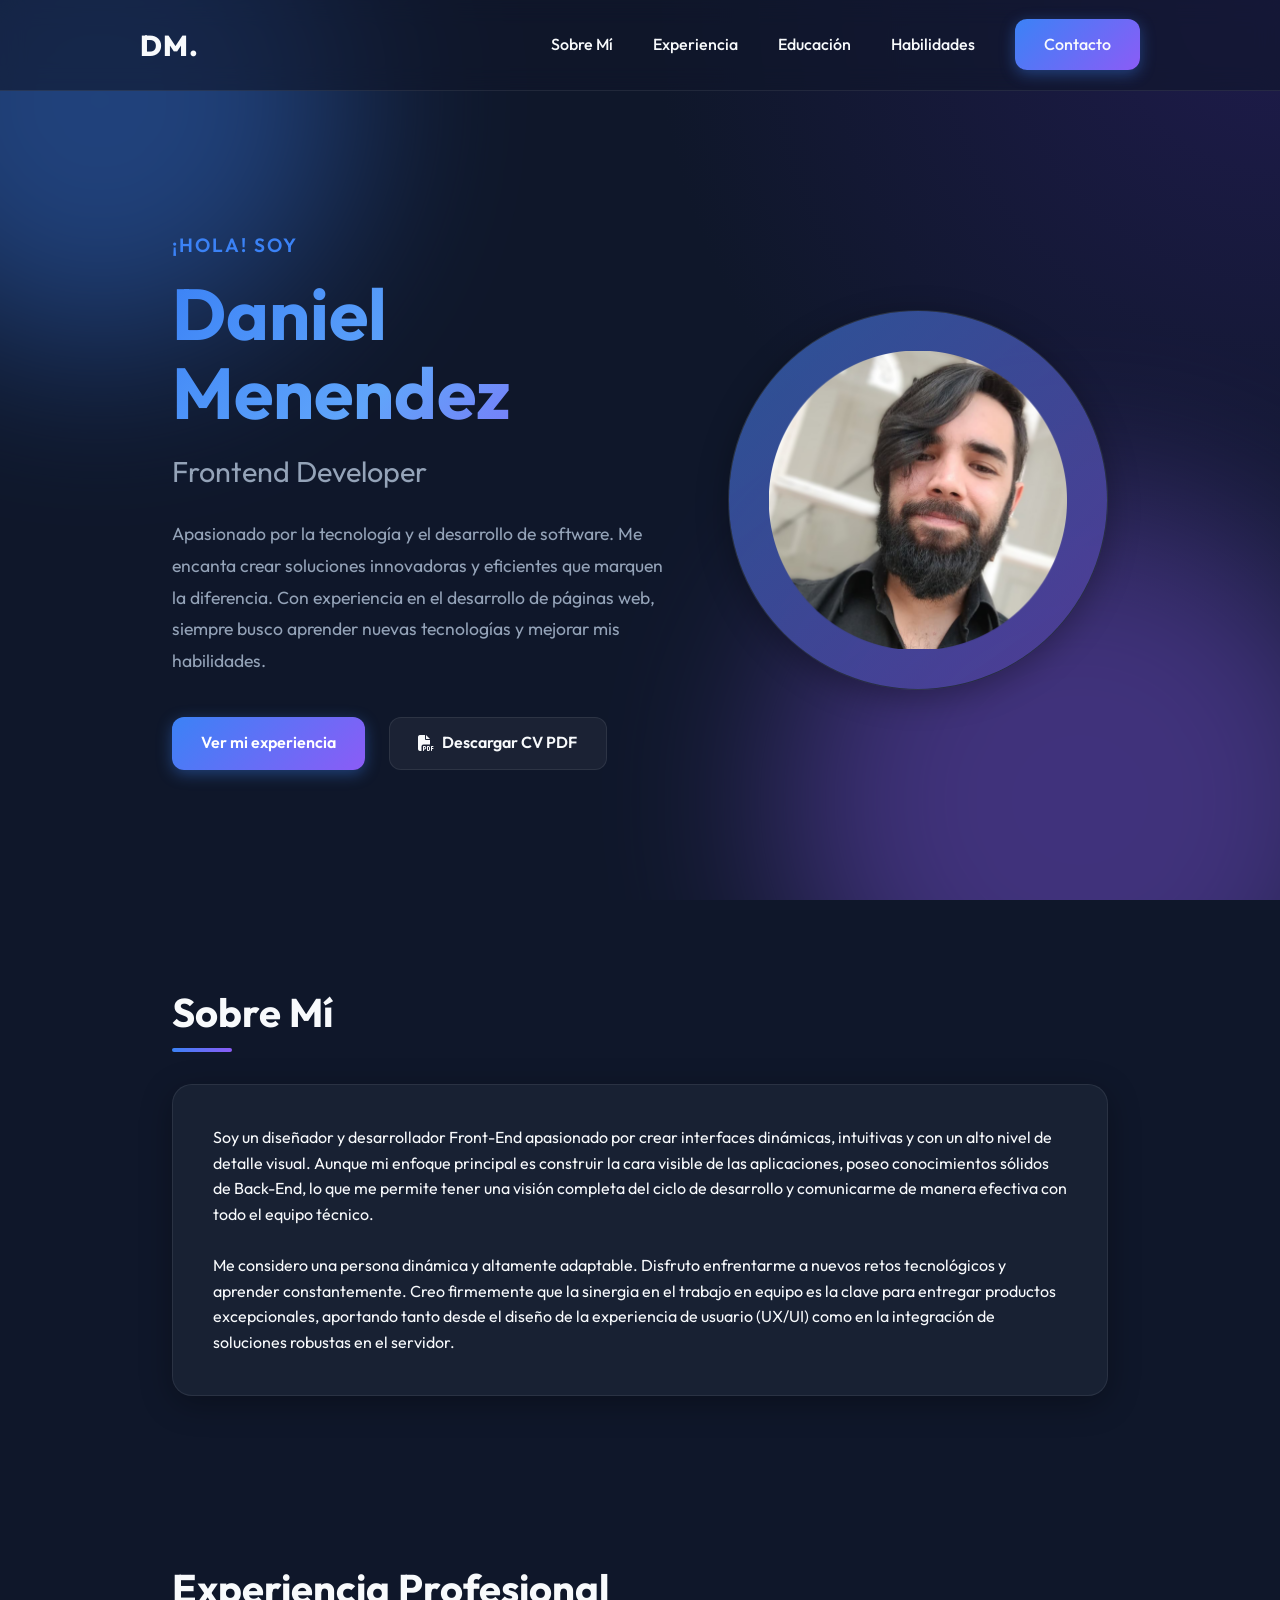
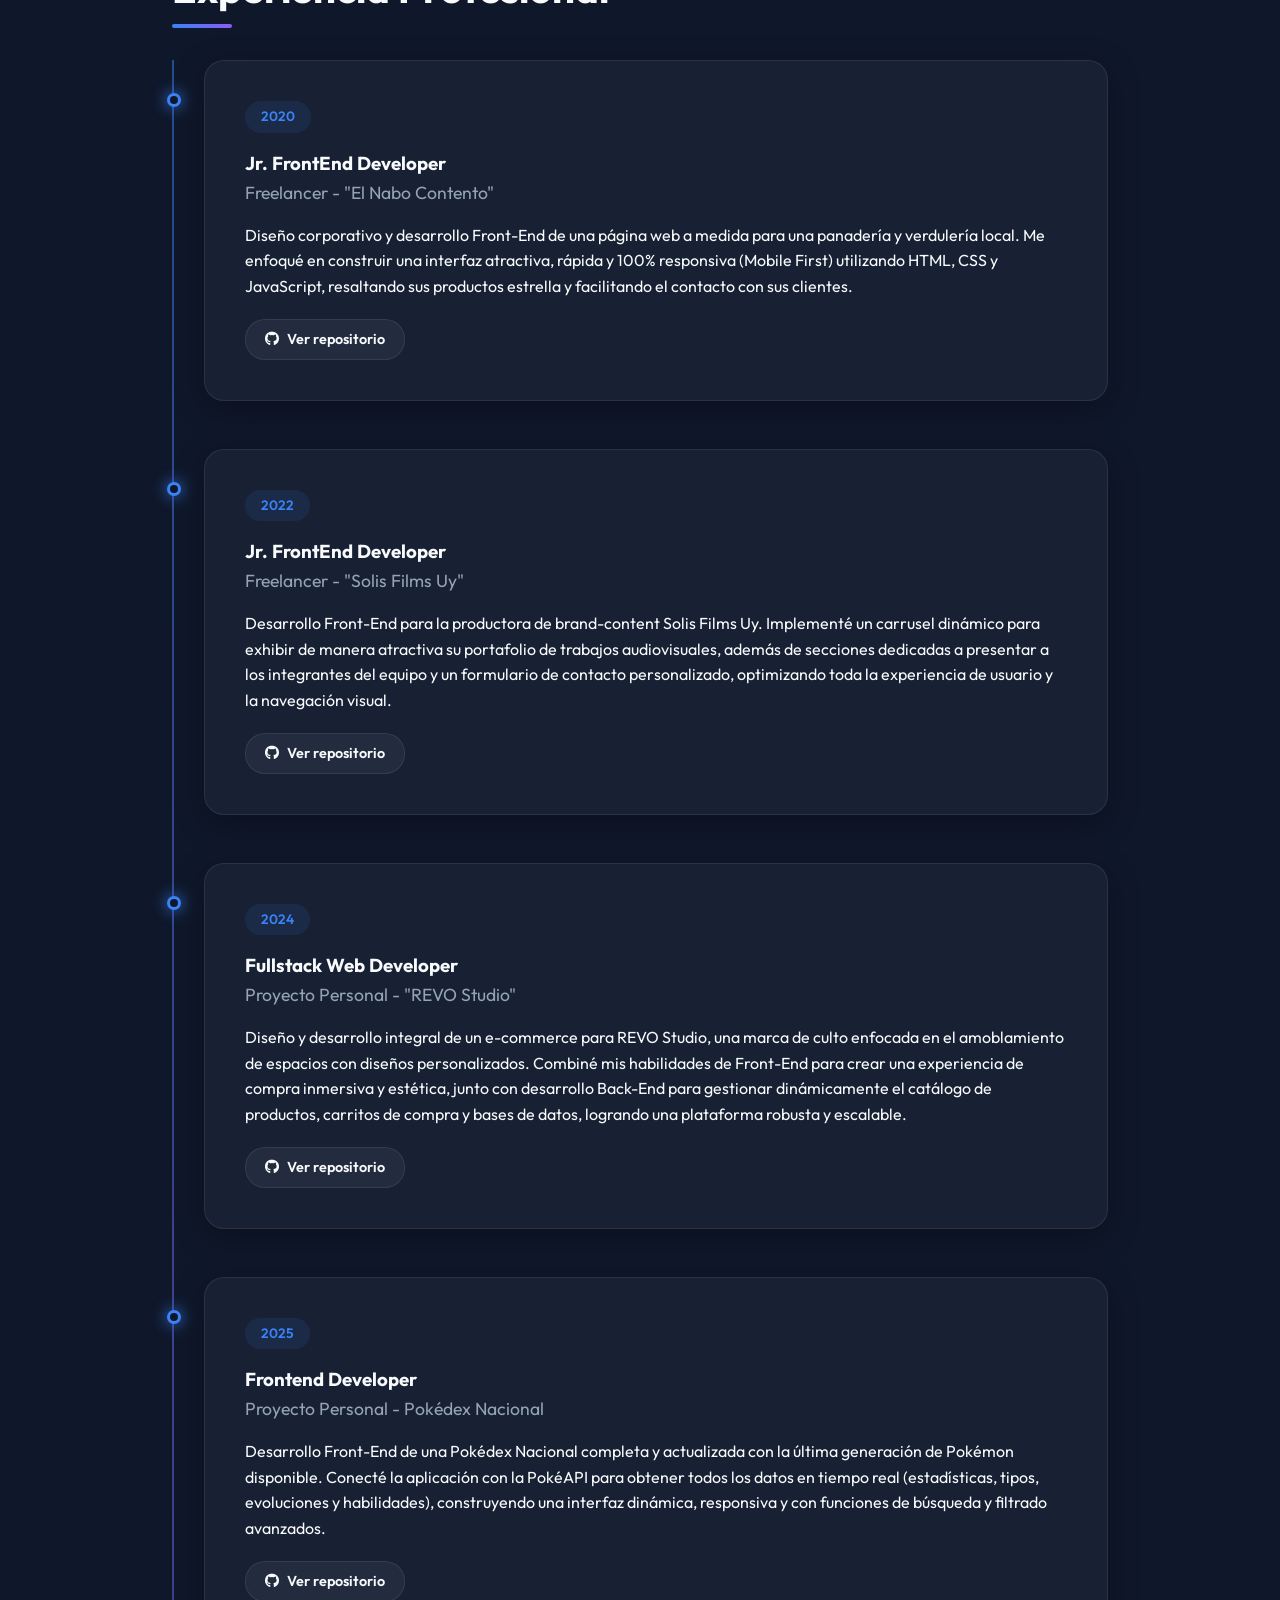
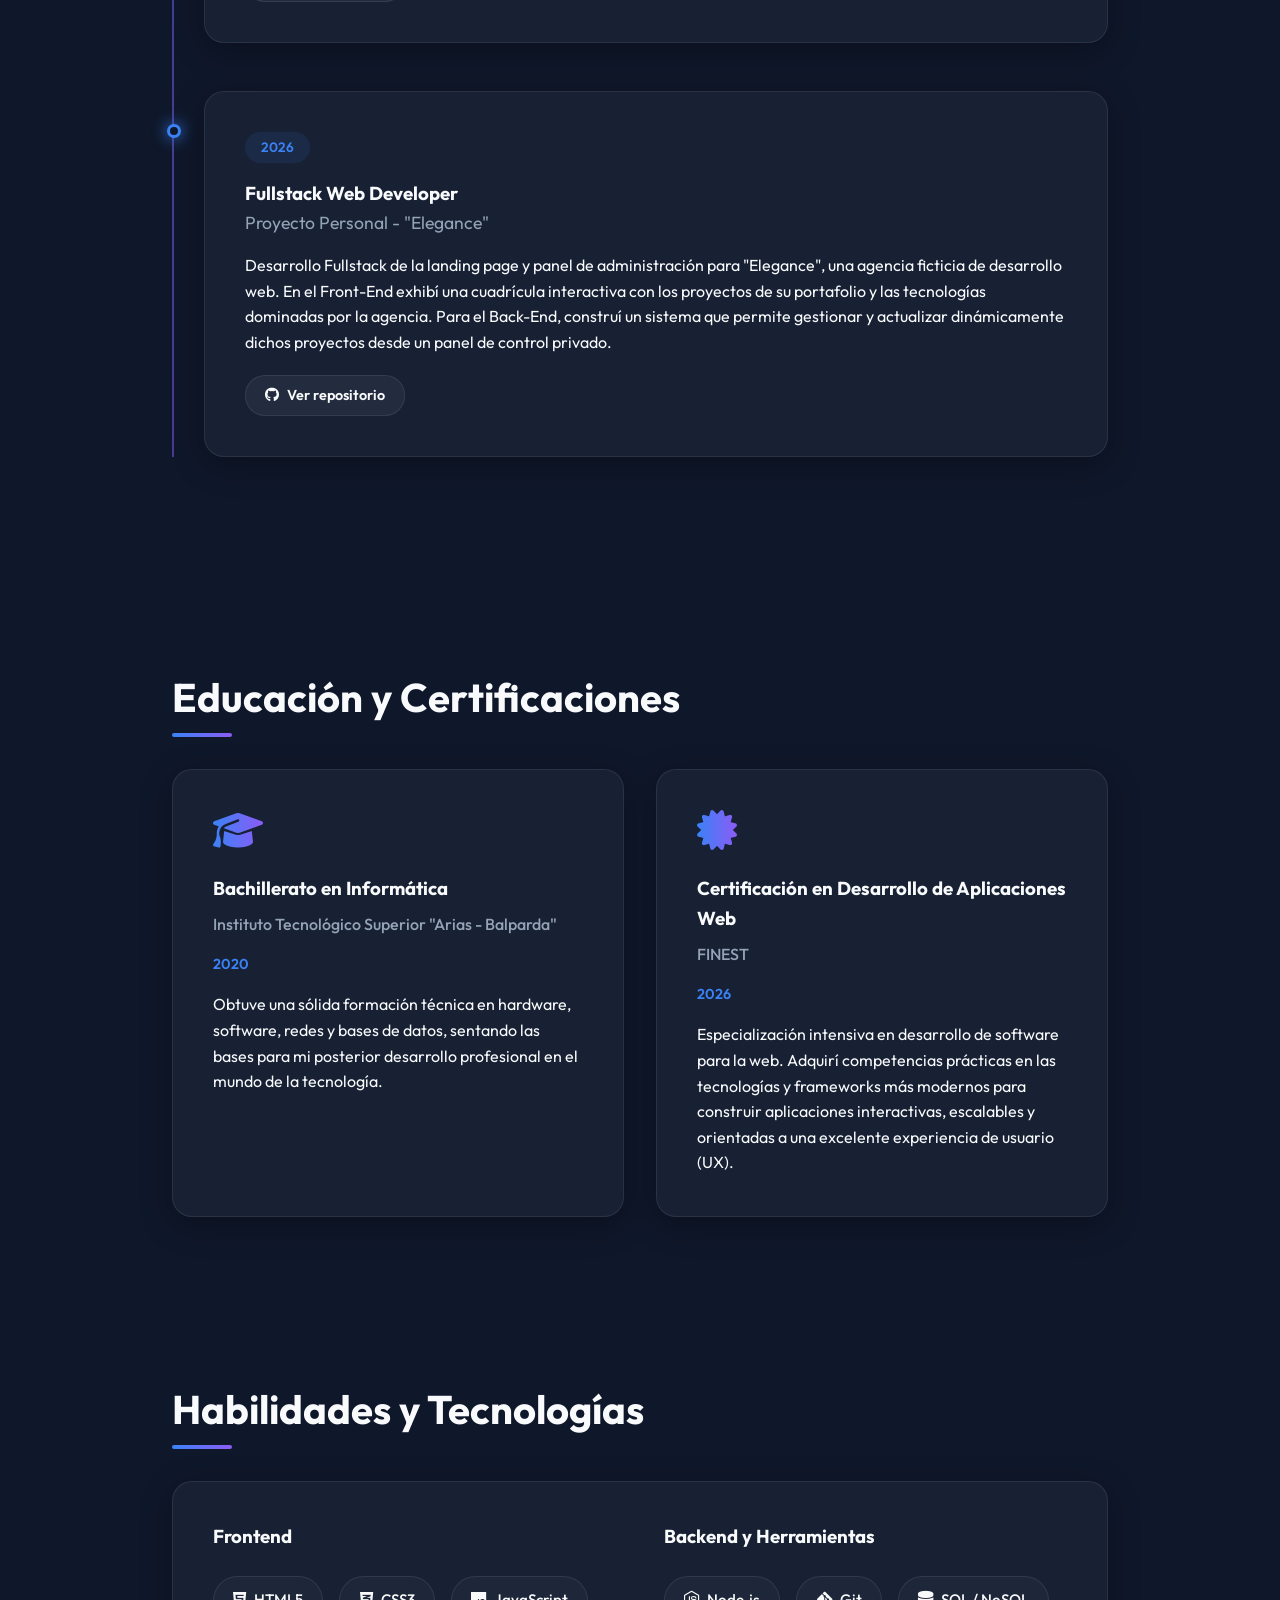
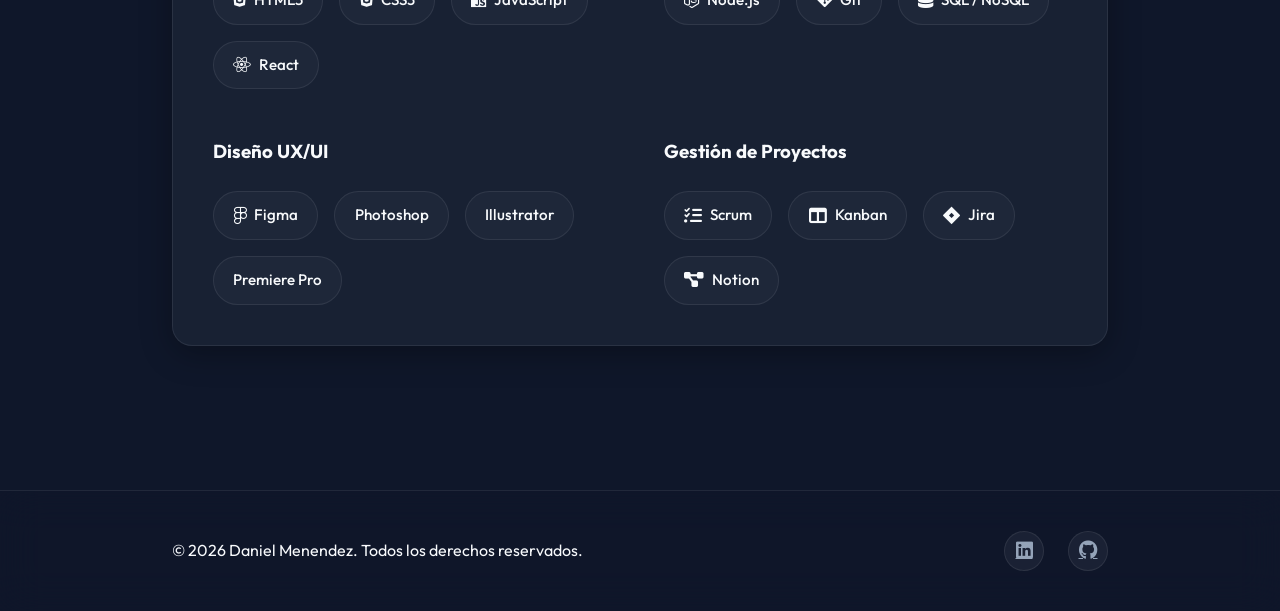
==== index.html @ de2f2d4d "pdf download" ====
<!DOCTYPE html>
<html lang="es">

<head>
    <meta charset="UTF-8">
    <meta name="viewport" content="width=device-width, initial-scale=1.0">
    <title>Daniel Menendez | Portfolio & CV</title>
    <!-- Fuentes modernas de Google -->
    <link rel="preconnect" href="https://fonts.googleapis.com">
    <link rel="preconnect" href="https://fonts.gstatic.com" crossorigin>
    <link href="https://fonts.googleapis.com/css2?family=Outfit:wght@300;400;600;700&display=swap" rel="stylesheet">
    <!-- Iconos de FontAwesome -->
    <link rel="stylesheet" href="https://cdnjs.cloudflare.com/ajax/libs/font-awesome/6.4.0/css/all.min.css">
    <!-- Tu archivo CSS -->
    <link rel="stylesheet" href="css/style.css">
</head>

<body>
    <!-- Efectos de fondo oscuro profesional -->
    <div class="background-effects">
        <div class="blob blob-1"></div>
        <div class="blob blob-2"></div>
    </div>

    <!-- Navegación con efecto "glassmorphism" (vidrio difuminado) -->
    <header class="glass-header">
        <nav>
            <div class="logo"><a href="#">DM.</a></div>
            <ul class="nav-links">
                <li><a href="#about">Sobre Mí</a></li>
                <li><a href="#experience">Experiencia</a></li>
                <li><a href="#education">Educación</a></li>
                <li><a href="#skills">Habilidades</a></li>
                <li><a href="contact.html" class="btn-primary">Contacto</a></li>
            </ul>
        </nav>
    </header>

    <main>
        <!-- Sección Hero (Principal) -->
        <section id="hero" class="hero fade-in">
            <div class="hero-content">
                <span class="greeting">¡Hola! Soy</span>
                <h1 class="gradient-text">Daniel Menendez</h1>
                <h2 class="subtitle">Frontend Developer</h2>
                <p>Apasionado por la tecnología y el desarrollo de software. Me encanta crear soluciones innovadoras y
                    eficientes que marquen la diferencia. Con experiencia en el desarrollo de páginas web, siempre busco
                    aprender nuevas tecnologías y mejorar mis habilidades.</p>
                <div class="hero-buttons">
                    <a href="#experience" class="btn-primary">Ver mi experiencia</a>
                    <a href="docs/CV_Daniel_Menendez.pdf" download="CV_Daniel_Menendez.pdf" class="btn-secondary"><i class="fas fa-file-pdf"></i> Descargar CV PDF</a>
                </div>
            </div>
            <div class="hero-image glass-card hover-lift">
                <img src="img/cv.png" alt="Foto">
                <!-- <i class="fas fa-user-circle"></i> -->
            </div>
        </section>

        <!-- Sección Sobre Mí -->
        <section id="about" class="fade-in section">
            <h2 class="section-title">Sobre Mí</h2>
            <div class="glass-card full-card hover-lift">
                <p>Soy un diseñador y desarrollador Front-End apasionado por crear interfaces dinámicas, intuitivas y
                    con un alto nivel de detalle visual. Aunque mi enfoque principal es construir la cara visible de las
                    aplicaciones, poseo conocimientos sólidos de Back-End, lo que me permite tener una visión completa
                    del ciclo de desarrollo y comunicarme de manera efectiva con todo el equipo técnico.</p>
                <br>
                <p>Me considero una persona dinámica y altamente adaptable. Disfruto enfrentarme a nuevos retos
                    tecnológicos y aprender constantemente. Creo firmemente que la sinergia en el trabajo en equipo es
                    la clave para entregar productos excepcionales, aportando tanto desde el diseño de la experiencia de
                    usuario (UX/UI) como en la integración de soluciones robustas en el servidor.</p>
            </div>
        </section>

        <!-- Sección Experiencia -->
        <section id="experience" class="fade-in section">
            <h2 class="section-title">Experiencia Profesional</h2>
            <div class="timeline">
                <!-- Item de Experiencia 1 (2020) -->
                <div class="timeline-item glass-card hover-lift">
                    <div class="timeline-dot"></div>
                    <div class="timeline-date">2020</div>
                    <h3 class="timeline-title">Jr. FrontEnd Developer</h3>
                    <h4 class="timeline-company">Freelancer - "El Nabo Contento"</h4>
                    <p>Diseño corporativo y desarrollo Front-End de una página web a medida para una panadería y
                        verdulería local. Me enfoqué en construir una interfaz atractiva, rápida y 100% responsiva
                        (Mobile First) utilizando HTML, CSS y JavaScript, resaltando sus productos estrella y
                        facilitando el contacto con sus clientes.</p>
                    <a href="https://github.com/DanielMenendez24/el_nabo_contento.git" target="_blank"
                        class="github-link"><i class="fab fa-github"></i> Ver repositorio</a>
                </div>
                <!-- Item de Experiencia 2 (2022) -->
                <div class="timeline-item glass-card hover-lift">
                    <div class="timeline-dot"></div>
                    <div class="timeline-date">2022</div>
                    <h3 class="timeline-title">Jr. FrontEnd Developer</h3>
                    <h4 class="timeline-company">Freelancer - "Solis Films Uy"</h4>
                    <p>Desarrollo Front-End para la productora de brand-content Solis Films Uy. Implementé un carrusel
                        dinámico para exhibir de manera atractiva su portafolio de trabajos audiovisuales, además de
                        secciones dedicadas a presentar a los integrantes del equipo y un formulario de contacto
                        personalizado, optimizando toda la experiencia de usuario y la navegación visual.</p>
                    <a href="https://github.com/DanielMenendez24/solisflimsuy.git" target="_blank"
                        class="github-link"><i class="fab fa-github"></i> Ver repositorio</a>
                </div>
                <!-- Item de Experiencia 3 (2024) -->
                <div class="timeline-item glass-card hover-lift">
                    <div class="timeline-dot"></div>
                    <div class="timeline-date">2024</div>
                    <h3 class="timeline-title">Fullstack Web Developer</h3>
                    <h4 class="timeline-company">Proyecto Personal - "REVO Studio"</h4>
                    <p>Diseño y desarrollo integral de un e-commerce para REVO Studio, una marca de culto enfocada en el
                        amoblamiento de espacios con diseños personalizados. Combiné mis habilidades de Front-End para
                        crear una experiencia de compra inmersiva y estética, junto con desarrollo Back-End para
                        gestionar dinámicamente el catálogo de productos, carritos de compra y bases de datos, logrando
                        una plataforma robusta y escalable.</p>
                    <a href="https://github.com/DanielMenendez24/revostudioonline.git" target="_blank"
                        class="github-link"><i class="fab fa-github"></i> Ver repositorio</a>
                </div>
                <!-- Item de Experiencia 4 (2025) -->
                <div class="timeline-item glass-card hover-lift">
                    <div class="timeline-dot"></div>
                    <div class="timeline-date">2025</div>
                    <h3 class="timeline-title">Frontend Developer</h3>
                    <h4 class="timeline-company">Proyecto Personal - Pokédex Nacional</h4>
                    <p>Desarrollo Front-End de una Pokédex Nacional completa y actualizada con la última generación de
                        Pokémon disponible. Conecté la aplicación con la PokéAPI para obtener todos los datos en tiempo
                        real (estadísticas, tipos, evoluciones y habilidades), construyendo una interfaz dinámica,
                        responsiva y con funciones de búsqueda y filtrado avanzados.</p>
                    <a href="https://github.com/DanielMenendez24/NatDex.git" target="_blank" class="github-link"><i
                            class="fab fa-github"></i> Ver repositorio</a>
                </div>
                <!-- Item de Experiencia 5 (2026) -->
                <div class="timeline-item glass-card hover-lift">
                    <div class="timeline-dot"></div>
                    <div class="timeline-date">2026</div>
                    <h3 class="timeline-title">Fullstack Web Developer</h3>
                    <h4 class="timeline-company">Proyecto Personal - "Elegance"</h4>
                    <p>Desarrollo Fullstack de la landing page y panel de administración para "Elegance", una agencia
                        ficticia de desarrollo web. En el Front-End exhibí una cuadrícula interactiva con los proyectos
                        de su portafolio y las tecnologías dominadas por la agencia. Para el Back-End, construí un
                        sistema que permite gestionar y actualizar dinámicamente dichos proyectos desde un panel de
                        control privado.</p>
                    <a href="https://github.com/DanielMenendez24/Elegance.git" target="_blank" class="github-link"><i
                            class="fab fa-github"></i> Ver repositorio</a>
                </div>
            </div>
        </section>

        <!-- Sección Educación -->
        <section id="education" class="fade-in section">
            <h2 class="section-title">Educación y Certificaciones</h2>
            <div class="grid-cards">
                <!-- Tarjeta 1 -->
                <div class="glass-card hover-lift">
                    <i class="fas fa-graduation-cap card-icon"></i>
                    <h3>Bachillerato en Informática</h3>
                    <h4>Instituto Tecnológico Superior "Arias - Balparda"</h4>
                    <span class="date">2020</span>
                    <p>Obtuve una sólida formación técnica en hardware, software, redes y bases de datos, sentando las
                        bases para mi posterior desarrollo profesional en el mundo de la tecnología.</p>
                </div>
                <!-- Tarjeta 2 -->
                <div class="glass-card hover-lift">
                    <i class="fas fa-certificate card-icon"></i>
                    <h3>Certificación en Desarrollo de Aplicaciones Web</h3>
                    <h4>FINEST</h4>
                    <span class="date">2026</span>
                    <p>Especialización intensiva en desarrollo de software para la web. Adquirí competencias prácticas
                        en las tecnologías y frameworks más modernos para construir aplicaciones interactivas,
                        escalables y orientadas a una excelente experiencia de usuario (UX).</p>
                </div>
            </div>
        </section>

        <!-- Sección Habilidades -->
        <section id="skills" class="fade-in section">
            <h2 class="section-title">Habilidades y Tecnologías</h2>
            <div class="skills-container glass-card hover-lift">
                <div class="skill-category">
                    <h3>Frontend</h3>
                    <div class="skill-tags">
                        <span class="skill-tag"
                            data-description="Lenguaje de marcado estándar para estructurar el contenido de páginas web."><i
                                class="fab fa-html5"></i> HTML5</span>
                        <span class="skill-tag"
                            data-description="Hoja de estilos en cascada que controla el diseño visual, animaciones y responsividad de las páginas."><i
                                class="fab fa-css3-alt"></i> CSS3</span>
                        <span class="skill-tag"
                            data-description="Lenguaje de programación dinámico para crear interactividad, lógica de negocio y consumo de APIs en el navegador."><i
                                class="fab fa-js"></i> JavaScript</span>
                        <span class="skill-tag"
                            data-description="Librería de JavaScript para construir interfaces de usuario con componentes reutilizables y estado reactivo."><i
                                class="fab fa-react"></i> React</span>
                        <!-- <span class="skill-tag">Tailwind CSS</span> -->
                    </div>
                </div>
                <div class="skill-category">
                    <h3>Backend y Herramientas</h3>
                    <div class="skill-tags">
                        <span class="skill-tag"
                            data-description="Entorno de ejecución de JavaScript en el servidor, ideal para construir APIs REST y aplicaciones escalables."><i
                                class="fab fa-node-js"></i> Node.js</span>
                        <span class="skill-tag"
                            data-description="Sistema de control de versiones distribuido para rastrear cambios en el código y colaborar en equipo."><i
                                class="fab fa-git-alt"></i> Git</span>
                        <span class="skill-tag"
                            data-description="Manejo de bases de datos relacionales (SQL) y no relacionales (NoSQL) como MySQL, PostgreSQL y MongoDB."><i
                                class="fas fa-database"></i> SQL / NoSQL</span>
                    </div>
                </div>
                <div class="skill-category">
                    <h3>Diseño UX/UI</h3>
                    <div class="skill-tags">
                        <span class="skill-tag"
                            data-description="Herramienta colaborativa en la nube para diseñar prototipos, wireframes e interfaces de usuario de forma rápida."><i
                                class="fab fa-figma"></i> Figma</span>
                        <span class="skill-tag"
                            data-description="Editor de imágenes rasterizadas líder en el mercado. Utilizado para edición fotográfica, composición digital y creación de assets visuales.">Photoshop</span>
                        <span class="skill-tag"
                            data-description="Software de diseño vectorial para crear logotipos, íconos, ilustraciones y material gráfico de alta resolución.">Illustrator</span>
                        <span class="skill-tag"
                            data-description="Software de edición de video profesional. Utilizado para producir contenido audiovisual, demos y presentaciones de proyectos.">Premiere
                            Pro</span>
                    </div>
                </div>
                <div class="skill-category">
                    <h3>Gestión de Proyectos</h3>
                    <div class="skill-tags">
                        <span class="skill-tag"
                            data-description="Marco de trabajo ágil que divide el desarrollo en sprints cortos para entregar valor de forma incremental y adaptativa."><i
                                class="fas fa-tasks"></i> Scrum</span>
                        <span class="skill-tag"
                            data-description="Método de gestión visual que organiza el flujo de trabajo en columnas (Por hacer, En progreso, Hecho) para mayor claridad."><i
                                class="fas fa-columns"></i> Kanban</span>
                        <span class="skill-tag"
                            data-description="Plataforma de gestión de proyectos con tableros, backlogs y seguimiento de bugs, muy popular en equipos de desarrollo."><i
                                class="fab fa-jira"></i> Jira</span>
                        <span class="skill-tag"
                            data-description="Espacio de trabajo todo-en-uno para documentar proyectos, gestionar tareas y organizar el conocimiento del equipo."><i
                                class="fas fa-project-diagram"></i> Notion</span>
                    </div>
                </div>
            </div>
        </section>

    </main>

    <!-- Footer -->
    <footer class="glass-footer">
        <div class="footer-content">
            <p>&copy; 2026 Daniel Menendez. Todos los derechos reservados.</p>
            <div class="social-links">
                <a href="https://www.linkedin.com/in/daniel-menendez24" target="_blank" aria-label="LinkedIn"><i
                        class="fab fa-linkedin"></i></a>
                <a href="https://github.com/DanielMenendez24/" target="_blank" aria-label="GitHub"><i
                        class="fab fa-github"></i></a>
            </div>
        </div>
    </footer>

    <!-- Popup flotante (fuera de main y footer para que position:fixed funcione) -->
    <div id="skill-popup" class="skill-popup" role="tooltip" aria-live="polite">
        <button class="skill-popup-close" id="skill-popup-close" aria-label="Cerrar">&times;</button>
        <p id="skill-popup-text"></p>
    </div>

    <script>
        (function () {
            const popup = document.getElementById('skill-popup');
            const popupText = document.getElementById('skill-popup-text');
            const closeBtn = document.getElementById('skill-popup-close');

            let activeTag = null;

            function showPopup(tag) {
                const desc = tag.getAttribute('data-description');
                if (!desc) return;
                popupText.textContent = desc;
                popup.classList.add('active');
                activeTag = tag;
                positionPopup(tag);
            }

            function positionPopup(tag) {
                /* position:fixed = coordenadas del VIEWPORT, sin scroll */
                const rect = tag.getBoundingClientRect();
                const popupW = 280;
                const margin = 10;
                const vw = window.innerWidth;
                const vh = window.innerHeight;

                let left = rect.left;
                let top = rect.bottom + margin;

                if (left + popupW + margin > vw)
                    left = vw - popupW - margin;
                if (left < margin)
                    left = margin;

                const popupH = popup.offsetHeight || 110;
                if (rect.bottom + popupH + margin > vh)
                    top = rect.top - popupH - margin;

                popup.style.left = left + 'px';
                popup.style.top = top + 'px';
            }

            function hidePopup() {
                popup.classList.remove('active');
                activeTag = null;
            }

            document.querySelectorAll('.skill-tag[data-description]').forEach(function (tag) {
                tag.style.cursor = 'pointer';
                tag.addEventListener('click', function (e) {
                    e.stopPropagation();
                    if (activeTag === tag) { hidePopup(); return; }
                    showPopup(tag);
                });
            });

            closeBtn.addEventListener('click', function (e) {
                e.stopPropagation();
                hidePopup();
            });

            document.addEventListener('click', hidePopup);
            popup.addEventListener('click', function (e) { e.stopPropagation(); });
            document.addEventListener('keydown', function (e) {
                if (e.key === 'Escape') hidePopup();
            });
            window.addEventListener('resize', function () {
                if (activeTag) positionPopup(activeTag);
            });
        })();
    </script>
</body>

</html>
---- css/style.css ----
/* VARIABLES GLOBALES Y TEMA OSCURO (DARK MODE) */
:root {
    --bg-color: #0f172a;       /* Slate 900 de Tailwind */
    --text-main: #f8fafc;      /* Slate 50 */
    --text-muted: #94a3b8;     /* Slate 400 */
    
    /* Colores Principales (Gradients) */
    --primary: #3b82f6;        /* Azul brillante */
    --secondary: #8b5cf6;      /* Violeta profundo */
    
    /* Variables de Glassmorphism (Efecto Vidrio) */
    --glass-bg: rgba(30, 41, 59, 0.6);
    --glass-border: rgba(255, 255, 255, 0.08);
    --glass-shadow: 0 8px 32px 0 rgba(0, 0, 0, 0.3);
}

/* RESET GENERAL */
* {
    margin: 0;
    padding: 0;
    box-sizing: border-box;
    font-family: 'Outfit', sans-serif;
}

html {
    scroll-behavior: smooth; /* Transición de scroll suave */
    scroll-padding-top: 100px; /* Evita que el menú fijo tape el título al llegar a la sección */
}

body {
    background-color: var(--bg-color);
    color: var(--text-main);
    line-height: 1.6;
    overflow-x: hidden;      /* Evitar scroll horizontal por animaciones */
}

/* EFECTOS DE FONDO (Manchas de color animadas) */
.background-effects {
    position: fixed;
    top: 0;
    left: 0;
    width: 100vw;
    height: 100vh;
    z-index: -1;
    overflow: hidden;
    background: radial-gradient(circle at top right, #1e1b4b 0%, var(--bg-color) 40%);
}

.blob {
    position: absolute;
    border-radius: 50%;
    filter: blur(90px);
    opacity: 0.4;
    animation: floatBlob 15s infinite alternate ease-in-out;
}

.blob-1 {
    width: 500px;
    height: 500px;
    background: var(--primary);
    top: -150px;
    left: -150px;
}

.blob-2 {
    width: 600px;
    height: 600px;
    background: var(--secondary);
    bottom: -200px;
    right: -100px;
    animation-delay: -5s;
    animation-direction: alternate-reverse;
}

@keyframes floatBlob {
    0% { transform: translate(0, 0) scale(1); }
    100% { transform: translate(80px, 80px) scale(1.1); }
}

/* TIPOGRAFÍA Y DECORACIONES */
h1, h2, h3, h4 {
    color: var(--text-main);
    font-weight: 700;
}

.gradient-text {
    background: linear-gradient(135deg, var(--primary), #60a5fa, var(--secondary));
    -webkit-background-clip: text;
    background-clip: text;
    color: transparent;
    display: inline-block;
}

.section-title {
    font-size: 2.5rem;
    margin-bottom: 2.5rem;
    position: relative;
    display: inline-block;
}

.section-title::after {
    content: '';
    position: absolute;
    bottom: -8px;
    left: 0;
    width: 60px;
    height: 4px;
    background: linear-gradient(to right, var(--primary), var(--secondary));
    border-radius: 2px;
}

/* ESTRUCTURAS PRINCIPALES DEL LAYOUT */
main {
    max-width: 1000px;
    margin: 0 auto;
    padding: 0 2rem;
    padding-top: 100px; /* Espacio para el header fijo */
}

.section {
    padding: 5rem 0;
}

/* EFECTOS GLASSMORPHISM */
.glass-header {
    position: fixed;
    top: 0;
    left: 0;
    width: 100%;
    background: rgba(15, 23, 42, 0.6); /* Transparente */
    backdrop-filter: blur(12px);      /* Efecto desenfoque */
    -webkit-backdrop-filter: blur(12px);
    border-bottom: 1px solid var(--glass-border);
    z-index: 1000;
    padding: 1.2rem 2rem;
}

.glass-card {
    background: var(--glass-bg);
    backdrop-filter: blur(16px);
    -webkit-backdrop-filter: blur(16px);
    border: 1px solid var(--glass-border);
    border-radius: 20px;
    box-shadow: var(--glass-shadow);
    padding: 2.5rem;
    transition: transform 0.3s ease, box-shadow 0.3s ease, border 0.3s ease;
}

.hover-lift:hover {
    transform: translateY(-8px);
    box-shadow: 0 15px 40px rgba(0, 0, 0, 0.4), 0 0 20px rgba(59, 130, 246, 0.1);
    border: 1px solid rgba(255, 255, 255, 0.2);
}

/* BOTONES GLOBALES */
.btn-primary, .btn-secondary {
    display: inline-flex;
    align-items: center;
    gap: 0.5rem;
    padding: 0.8rem 1.8rem;
    border-radius: 12px;
    font-weight: 600;
    text-decoration: none;
    transition: all 0.3s ease;
    cursor: pointer;
}

.btn-primary {
    background: linear-gradient(135deg, var(--primary), var(--secondary));
    color: #fff;
    border: none;
    box-shadow: 0 4px 15px rgba(59, 130, 246, 0.4);
}

.btn-primary:hover {
    transform: translateY(-3px);
    box-shadow: 0 8px 25px rgba(59, 130, 246, 0.6);
}

.btn-secondary {
    background: rgba(255, 255, 255, 0.05);
    color: var(--text-main);
    border: 1px solid var(--glass-border);
}

.btn-secondary:hover {
    background: rgba(255, 255, 255, 0.1);
    border-color: rgba(255, 255, 255, 0.2);
}

/* NAV / HEADER */
nav {
    display: flex;
    justify-content: space-between;
    align-items: center;
    max-width: 1000px;
    margin: 0 auto;
}

.logo a {
    text-decoration: none;
    font-size: 1.8rem;
    font-weight: 800;
    color: var(--text-main);
    letter-spacing: 1px;
}

.nav-links {
    list-style: none;
    display: flex;
    gap: 2.5rem;
    align-items: center;
}

.nav-links a {
    text-decoration: none;
    color: var(--text-main);
    font-weight: 500;
    font-size: 1rem;
    transition: color 0.3s ease;
}

.nav-links a:not(.btn-primary):hover {
    color: var(--primary);
}

/* HERO SECTION */
.hero {
    display: flex;
    align-items: center;
    justify-content: space-between;
    min-height: calc(100vh - 100px);
    gap: 4rem;
}

.hero-content {
    flex: 1;
}

.greeting {
    font-size: 1.2rem;
    color: var(--primary);
    font-weight: 600;
    display: block;
    margin-bottom: 0.8rem;
    letter-spacing: 2px;
    text-transform: uppercase;
}

.hero h1 {
    font-size: 4.5rem;
    line-height: 1.1;
    margin-bottom: 1rem;
}

.subtitle {
    font-size: 1.8rem;
    color: var(--text-muted);
    font-weight: 400;
    margin-bottom: 1.5rem;
}

.hero p {
    color: var(--text-muted);
    font-size: 1.1rem;
    margin-bottom: 2.5rem;
    max-width: 550px;
    line-height: 1.8;
}

.hero-buttons {
    display: flex;
    gap: 1.5rem;
    flex-wrap: wrap;
}

/* Imagen del Hero (Placeholder para tu foto) */
.hero-image {
    width: 380px;
    height: 380px;
    border-radius: 50%;
    display: flex;
    align-items: center;
    justify-content: center;
    background: linear-gradient(145deg, rgba(30, 41, 59, 0.8), rgba(15, 23, 42, 0.9));
    animation: floatDevice 6s ease-in-out infinite;
    position: relative;
    overflow: hidden;
}

.hero-image i {
    font-size: 18rem;
    color: var(--glass-border);
}

/* Efecto anillo para la imagen */
.hero-image::before {
    content: '';
    position: absolute;
    inset: -2px;
    border-radius: 50%;
    background: linear-gradient(135deg, var(--primary), var(--secondary));
    z-index: -1;
    opacity: 0.5;
}

@keyframes floatDevice {
    0% { transform: translateY(0px); }
    50% { transform: translateY(-20px); }
    100% { transform: translateY(0px); }
}

.hero-image img {
    width: 100%;
    height: 100%;
    object-fit: cover;
}

/* TIMELINE (Línea de tiempo de experiencia) */
.timeline {
    position: relative;
    padding-left: 2rem;
}

.timeline::before {
    content: '';
    position: absolute;
    left: 0;
    top: 0;
    height: 100%;
    width: 2px;
    background: linear-gradient(to bottom, var(--primary), var(--secondary));
    opacity: 0.5;
}

.timeline-item {
    position: relative;
    margin-bottom: 3rem;
}

.timeline-dot {
    position: absolute;
    left: -2.35rem; /* Ajustado para alinearse a la línea */
    top: 2rem;
    width: 14px;
    height: 14px;
    background: var(--bg-color);
    border: 3px solid var(--primary);
    border-radius: 50%;
    box-shadow: 0 0 15px var(--primary);
    z-index: 2;
}

.timeline-date {
    display: inline-block;
    color: var(--primary);
    background: rgba(59, 130, 246, 0.1);
    padding: 0.3rem 1rem;
    border-radius: 20px;
    font-weight: 600;
    font-size: 0.85rem;
    margin-bottom: 1rem;
}

.timeline-company {
    color: var(--text-muted);
    font-size: 1.1rem;
    font-weight: 400;
    margin-bottom: 1rem;
}

.github-link {
    display: inline-flex;
    align-items: center;
    gap: 0.5rem;
    margin-top: 1.2rem;
    padding: 0.5rem 1.2rem;
    border-radius: 20px;
    font-size: 0.9rem;
    font-weight: 600;
    text-decoration: none;
    color: var(--text-main);
    background: rgba(255, 255, 255, 0.05);
    border: 1px solid var(--glass-border);
    transition: all 0.3s ease;
}

.github-link:hover {
    background: #24292e;
    border-color: #24292e;
    color: #fff;
    transform: translateY(-2px);
    box-shadow: 0 5px 15px rgba(0, 0, 0, 0.4);
}

/* CARDS GRID (Educación / Certificados) */
.grid-cards {
    display: grid;
    grid-template-columns: repeat(auto-fit, minmax(320px, 1fr));
    gap: 2rem;
}

.card-icon {
    font-size: 2.5rem;
    background: linear-gradient(to right, var(--primary), var(--secondary));
    -webkit-background-clip: text;
    background-clip: text;
    color: transparent;
    margin-bottom: 1.5rem;
    display: inline-block;
}

.grid-cards h3 {
    margin-bottom: 0.5rem;
}

.grid-cards h4 {
    color: var(--text-muted);
    font-weight: 500;
}

.grid-cards .date {
    display: block;
    color: var(--primary);
    font-size: 0.9rem;
    font-weight: 600;
    margin: 1rem 0;
}

/* SKILLS Y HABILIDADES */
.skills-container {
    display: grid;
    grid-template-columns: 1fr 1fr;
    gap: 3rem;
}

.skill-category h3 {
    margin-bottom: 1.5rem;
    color: var(--text-main);
    display: flex;
    align-items: center;
    gap: 10px;
}

.skill-tags {
    display: flex;
    flex-wrap: wrap;
    gap: 1rem;
}

.skill-tag {
    background: rgba(255, 255, 255, 0.03);
    border: 1px solid var(--glass-border);
    padding: 0.7rem 1.2rem;
    border-radius: 30px;
    font-size: 0.95rem;
    font-weight: 500;
    transition: all 0.3s ease;
    display: flex;
    align-items: center;
    gap: 8px;
    cursor: default;
}

.skill-tag i {
    font-size: 1.1rem;
}

.skill-tag:hover {
    background: var(--primary);
    color: white;
    border-color: var(--primary);
    transform: translateY(-2px);
    box-shadow: 0 5px 15px rgba(59, 130, 246, 0.4);
}

/* POPUP FLOTANTE DE SKILLS */
.skill-popup {
    position: fixed;
    z-index: 9999;
    max-width: 280px;
    background: rgba(15, 23, 42, 0.92);
    backdrop-filter: blur(20px);
    -webkit-backdrop-filter: blur(20px);
    border: 1px solid rgba(59, 130, 246, 0.4);
    border-radius: 14px;
    padding: 1.2rem 1.5rem 1rem 1.5rem;
    box-shadow: 0 10px 40px rgba(0,0,0,0.5), 0 0 20px rgba(59, 130, 246, 0.15);
    color: var(--text-main);
    font-size: 0.95rem;
    line-height: 1.6;
    pointer-events: none;       /* invisible to mouse by default */
    opacity: 0;
    transform: translateY(6px) scale(0.97);
    transition: opacity 0.2s ease, transform 0.2s ease;
}

.skill-popup.active {
    opacity: 1;
    transform: translateY(0) scale(1);
    pointer-events: auto;       /* re-enables mouse so the user can click the X */
}

.skill-popup-close {
    position: absolute;
    top: 0.5rem;
    right: 0.7rem;
    background: none;
    border: none;
    color: var(--text-muted);
    font-size: 1.3rem;
    cursor: pointer;
    line-height: 1;
    padding: 0;
    transition: color 0.2s ease;
}

.skill-popup-close:hover {
    color: var(--text-main);
}

/* FOOTER */
.glass-footer {
    background: rgba(15, 23, 42, 0.6);
    backdrop-filter: blur(20px);
    border-top: 1px solid var(--glass-border);
    padding: 2.5rem 0;
    margin-top: 4rem;
}

.footer-content {
    max-width: 1000px;
    margin: 0 auto;
    padding: 0 2rem;
    display: flex;
    justify-content: space-between;
    align-items: center;
}

.social-links {
    display: flex;
    gap: 1.5rem;
}

.social-links a {
    display: flex;
    align-items: center;
    justify-content: center;
    width: 40px;
    height: 40px;
    border-radius: 50%;
    background: rgba(255, 255, 255, 0.05);
    color: var(--text-muted);
    font-size: 1.2rem;
    transition: all 0.3s ease;
    border: 1px solid var(--glass-border);
}

.social-links a:hover {
    color: white;
    background: var(--primary);
    border-color: var(--primary);
    transform: translateY(-3px);
}

/* ANIMACIONES (Aparición al cargar página) */
.fade-in {
    opacity: 0;
    animation: fadeInAnimation 1s ease forwards;
}

/* Escalando el delay de las animaciones para que aparezcan en cascada */
#hero.fade-in { animation-delay: 0.2s; }
#about.fade-in { animation-delay: 0.4s; }
#experience.fade-in { animation-delay: 0.6s; }

@keyframes fadeInAnimation {
    from { opacity: 0; transform: translateY(30px); }
    to { opacity: 1; transform: translateY(0); }
}

/* DISEÑO RESPONSIVO (MÓVILES Y TABLETS) */
@media (max-width: 900px) {
    .hero {
        flex-direction: column;
        text-align: center;
        padding-top: 2rem;
    }
    
    .hero-content {
        order: 2;
    }

    .hero-image {
        order: 1;
        width: 250px;
        height: 250px;
    }

    .hero-image i {
        font-size: 12rem;
    }

    .hero h1 {
        font-size: 3rem;
    }

    .subtitle {
        font-size: 1.3rem;
    }
    
    .section-title::after {
        left: 50%;
        transform: translateX(-50%);
    }
    
    .hero p {
        margin: 0 auto 2rem auto;
    }
    
    .hero-buttons {
        justify-content: center;
    }
    
    .skills-container {
        grid-template-columns: 1fr;
    }
}

@media (max-width: 768px) {
    .nav-links {
        display: none; /* Idealmente aquí se colocaría un menú de hamburguesa, lo ocultamos temporalmente para no romper diseño en móvil en un layout base */
    }
    
    .footer-content {
        flex-direction: column;
        gap: 1.5rem;
        text-align: center;
    }

    nav {
        justify-content: center;
    }
}

/* --- ESTILOS DE LA PÁGINA DE CONTACTO --- */
.contact-main {
    display: flex;
    flex-direction: column;
    justify-content: flex-start;
    min-height: calc(100vh - 100px);
}

.contact-section {
    padding-top: 2rem;
}

.contact-subtitle {
    margin-bottom: 3rem;
    font-size: 1.15rem;
    text-align: center;
}

.contact-container {
    display: grid;
    grid-template-columns: 1fr 1.5fr;
    gap: 3rem;
    text-align: left;
}

.contact-info {
    display: flex;
    flex-direction: column;
    gap: 1.5rem;
}

.contact-info h3 {
    font-size: 1.6rem;
    color: var(--primary);
    margin-bottom: 0.5rem;
}

.contact-info p {
    color: var(--text-muted);
}

.info-list {
    list-style: none;
    display: flex;
    flex-direction: column;
    gap: 1.5rem;
    margin-top: 1rem;
}

.info-list li {
    display: flex;
    align-items: center;
    gap: 1.5rem;
}

.info-list i {
    font-size: 1.5rem;
    color: var(--text-main);
    background: linear-gradient(135deg, var(--primary), var(--secondary));
    width: 50px;
    height: 50px;
    display: flex;
    align-items: center;
    justify-content: center;
    border-radius: 50%;
    box-shadow: 0 4px 15px rgba(59, 130, 246, 0.4);
}

.info-list h4 {
    color: var(--text-main);
    font-size: 1.1rem;
    margin-bottom: 0.2rem;
}

.info-list span, .info-list a {
    color: var(--text-muted);
    text-decoration: none;
    transition: color 0.3s ease;
}

.info-list a:hover {
    color: var(--primary);
}

.contact-socials {
    margin-top: auto;
    padding-top: 1.5rem;
}

.contact-form {
    display: flex;
    flex-direction: column;
    gap: 1.5rem;
}

.form-group {
    display: flex;
    flex-direction: column;
    gap: 0.5rem;
}

.form-group label {
    font-weight: 500;
    font-size: 0.95rem;
    color: var(--text-muted);
}

.form-group input, 
.form-group textarea {
    background: rgba(15, 23, 42, 0.6);
    border: 1px solid var(--glass-border);
    border-radius: 12px;
    padding: 1rem 1.2rem;
    color: var(--text-main);
    font-size: 1rem;
    font-family: inherit;
    transition: all 0.3s ease;
}

.form-group input:focus, 
.form-group textarea:focus {
    outline: none;
    border-color: var(--primary);
    box-shadow: 0 0 10px rgba(59, 130, 246, 0.2);
    background: rgba(15, 23, 42, 0.8);
}

.form-group input::placeholder, 
.form-group textarea::placeholder {
    color: rgba(148, 163, 184, 0.4);
}

.form-submit {
    margin-top: 1rem;
    justify-content: center;
    padding: 1rem;
    font-size: 1.1rem;
}

/* Responsive para Contacto */
@media (max-width: 900px) {
    .contact-container {
        grid-template-columns: 1fr;
    }
}
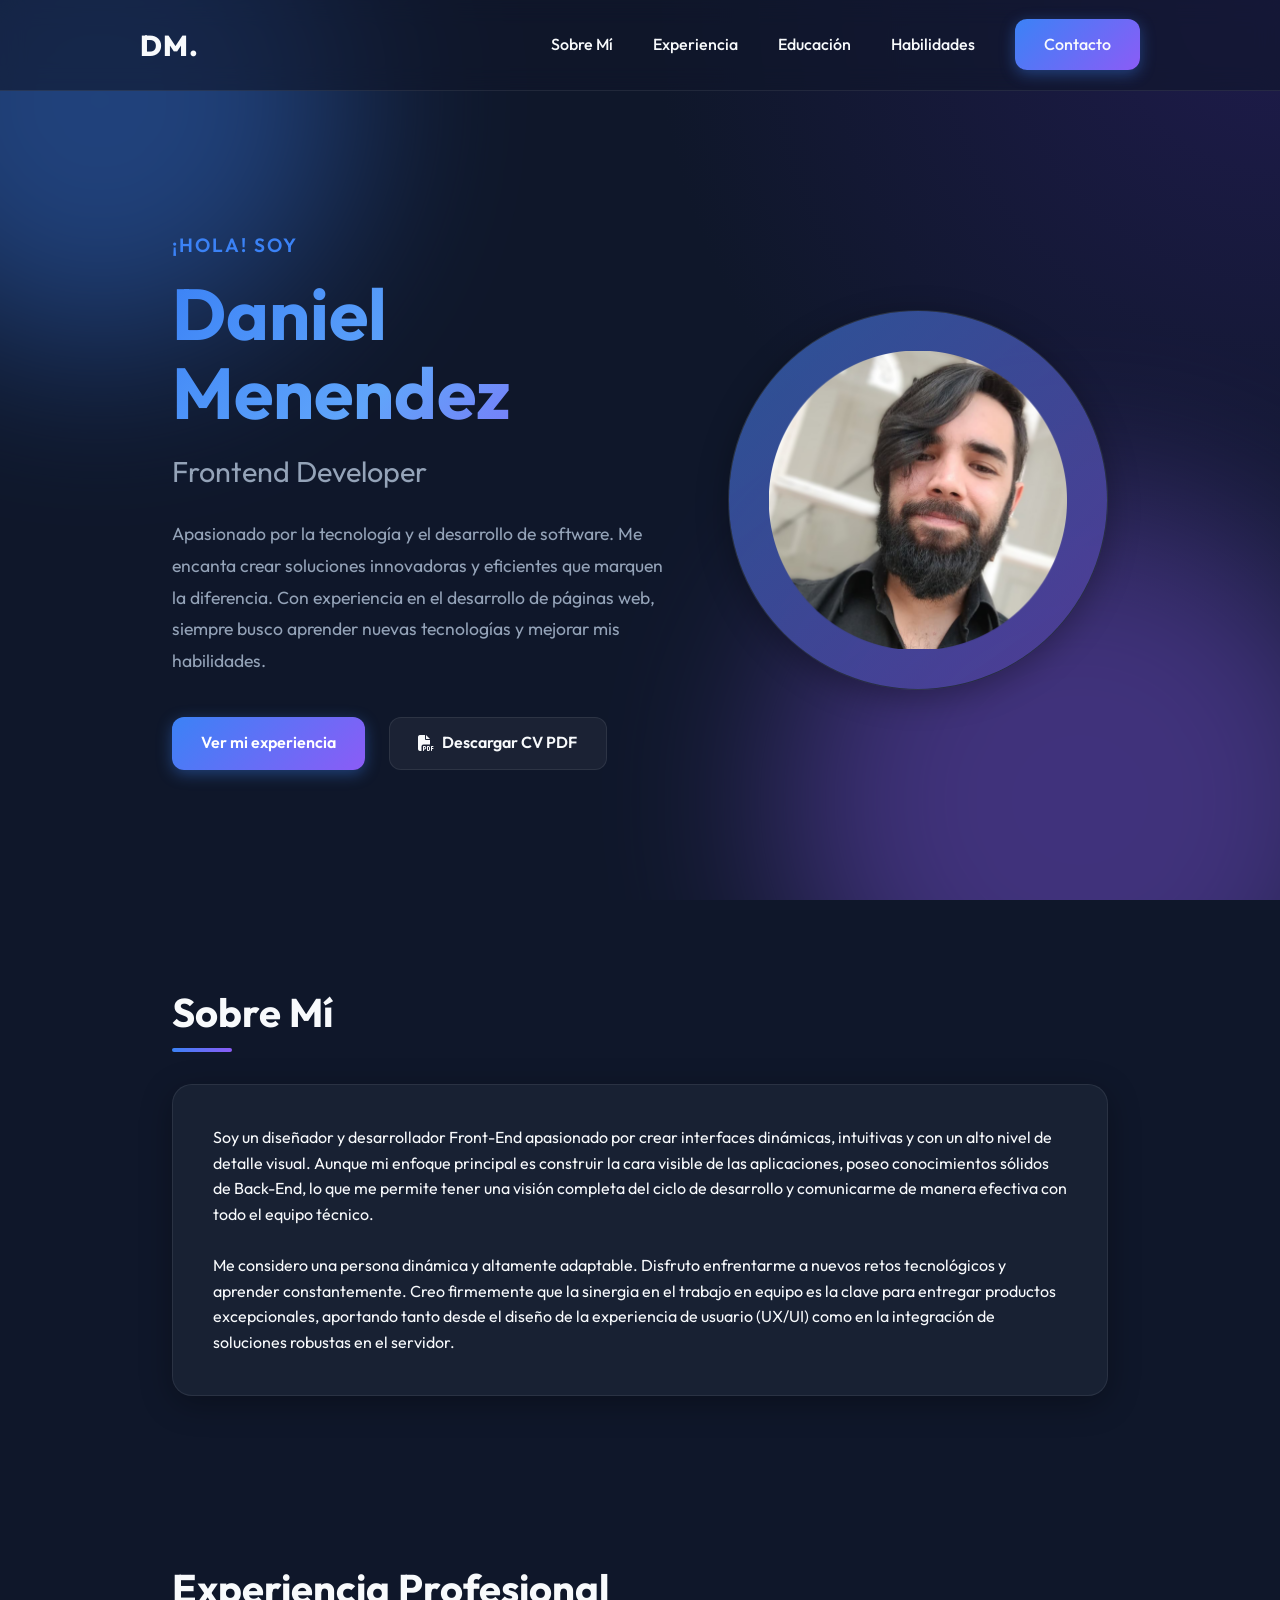
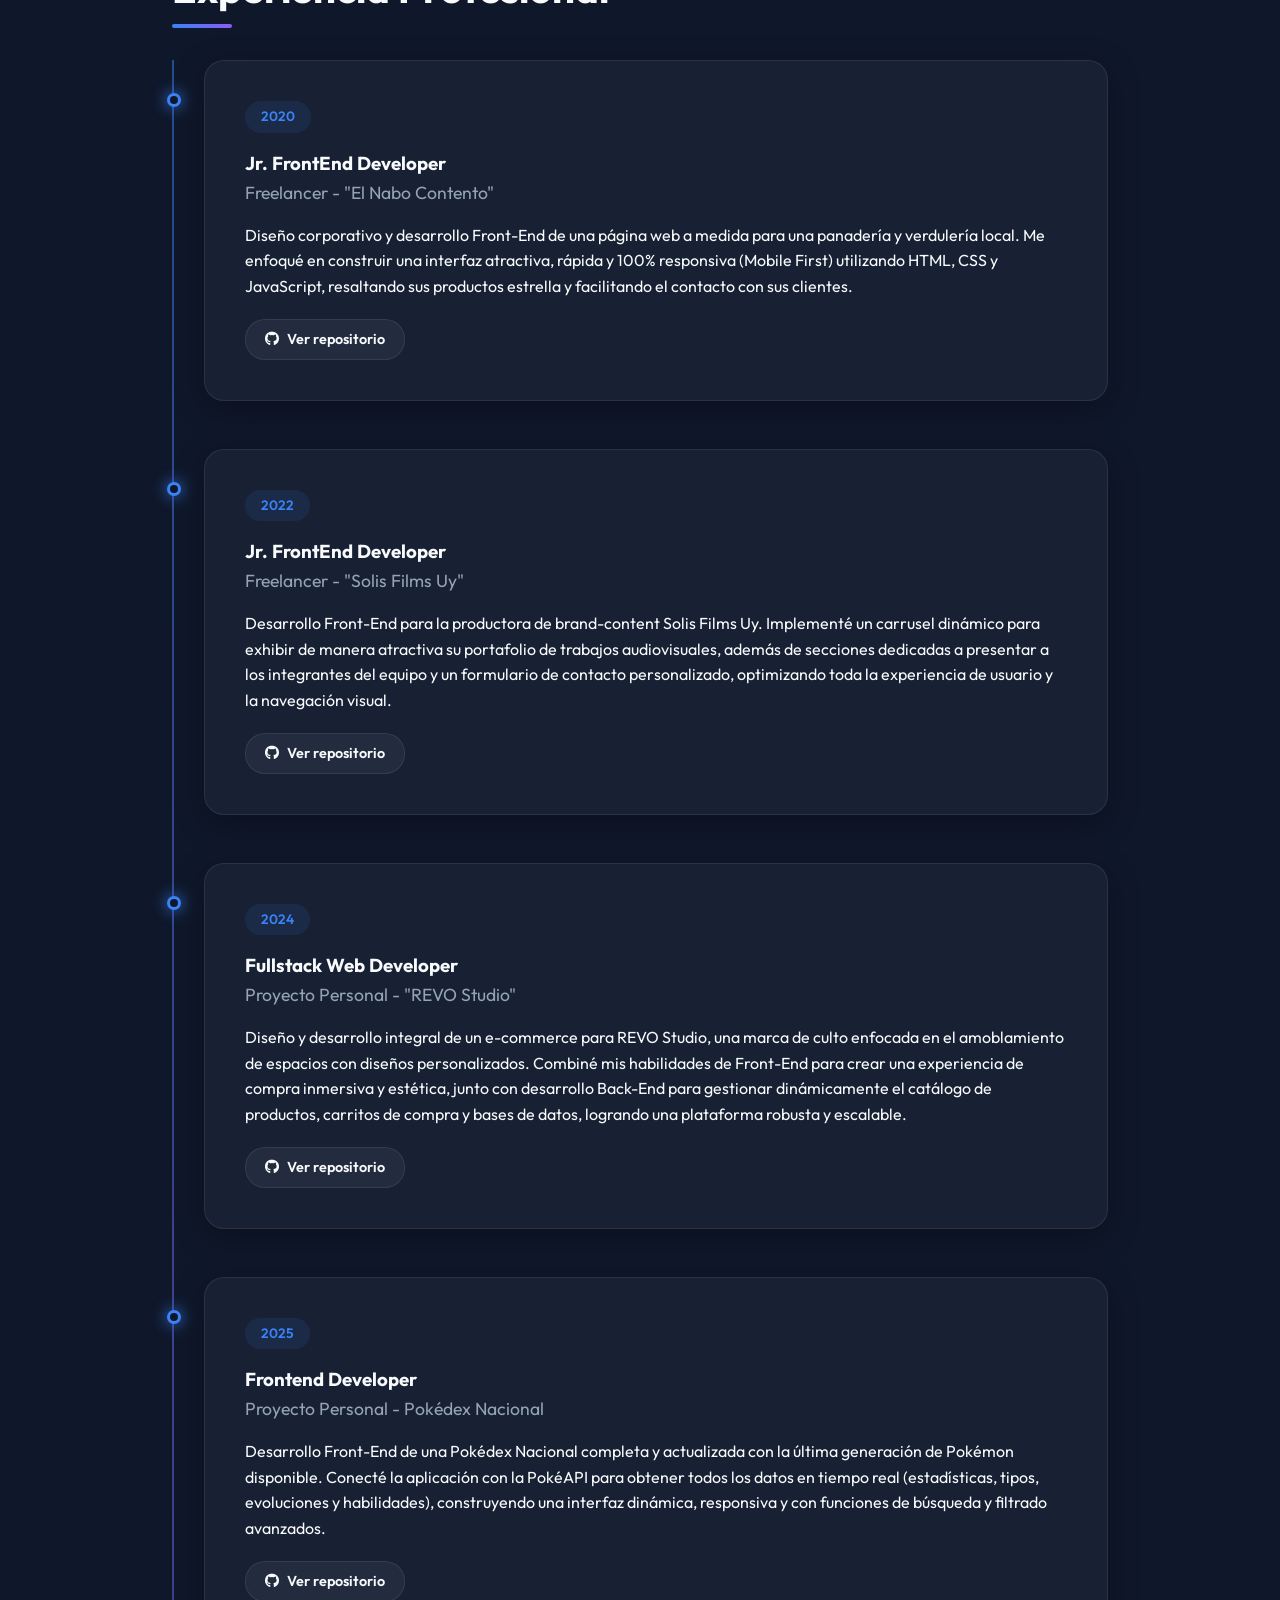
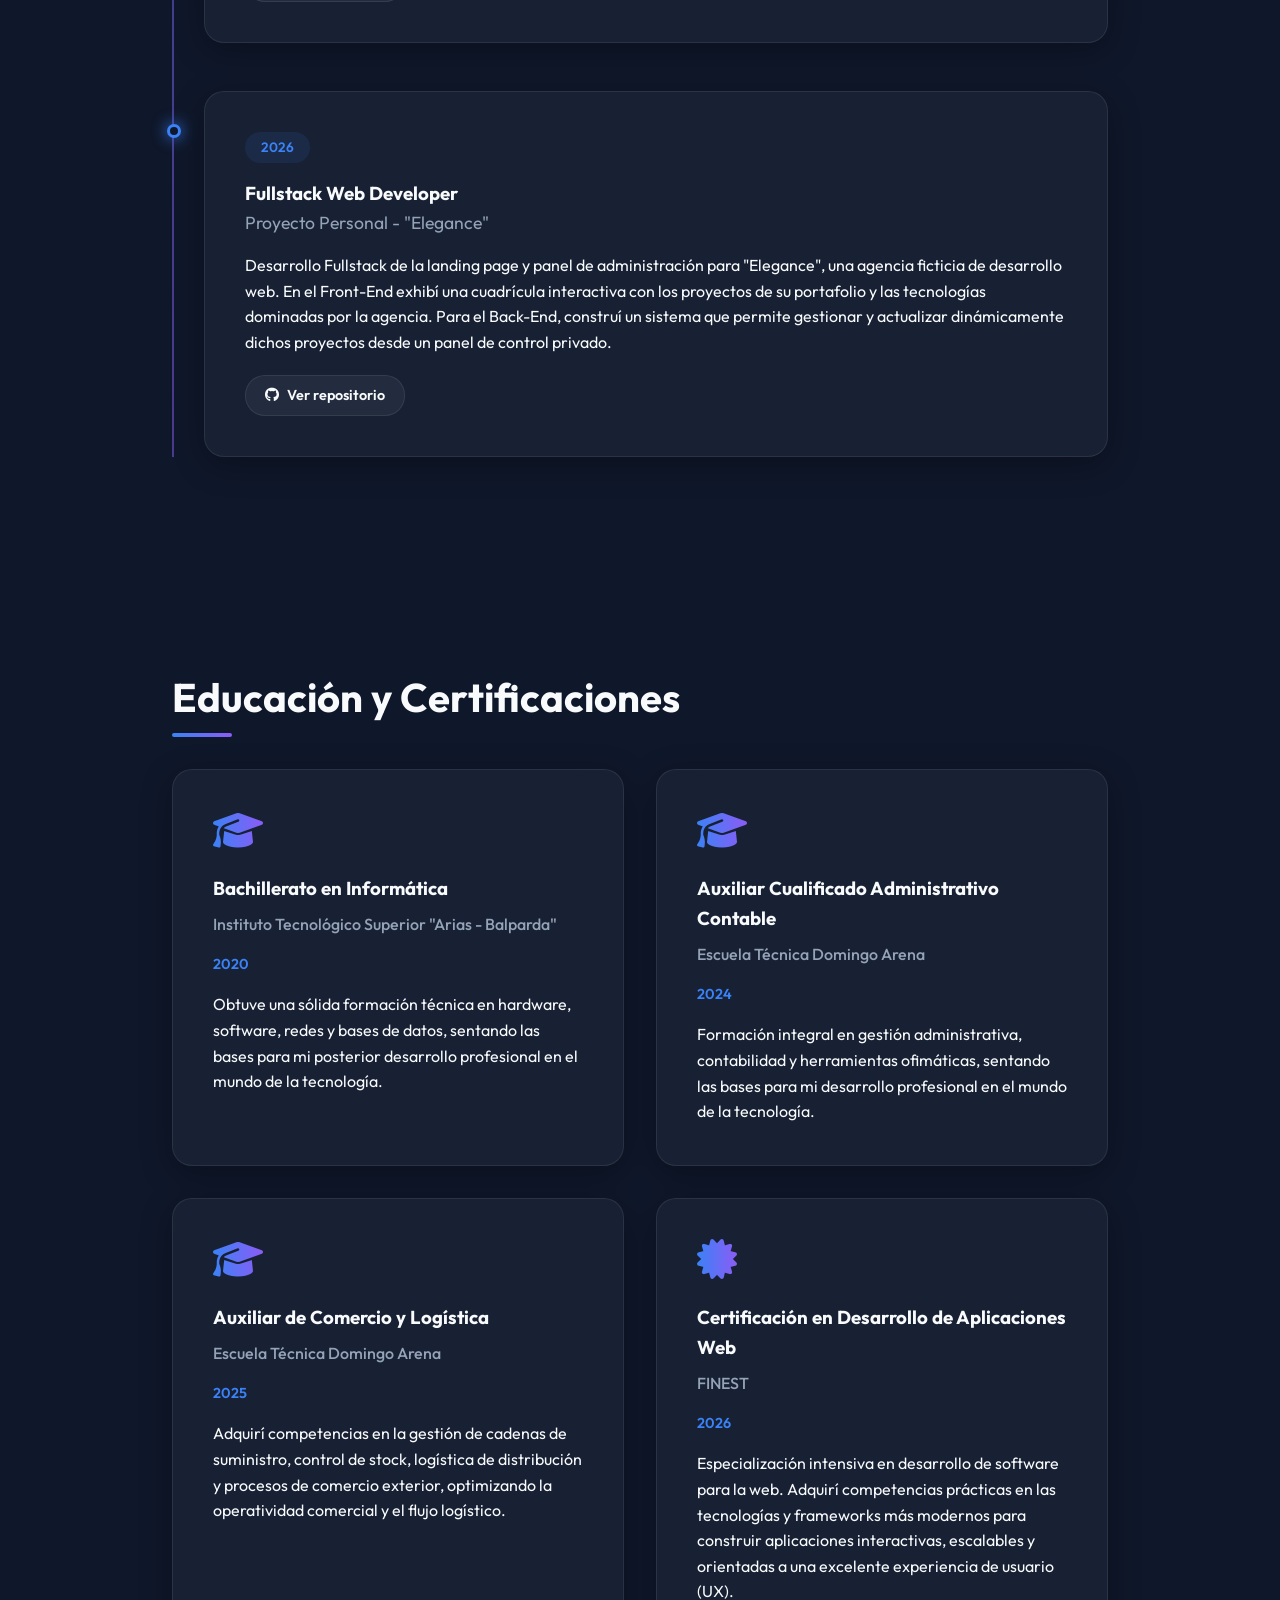
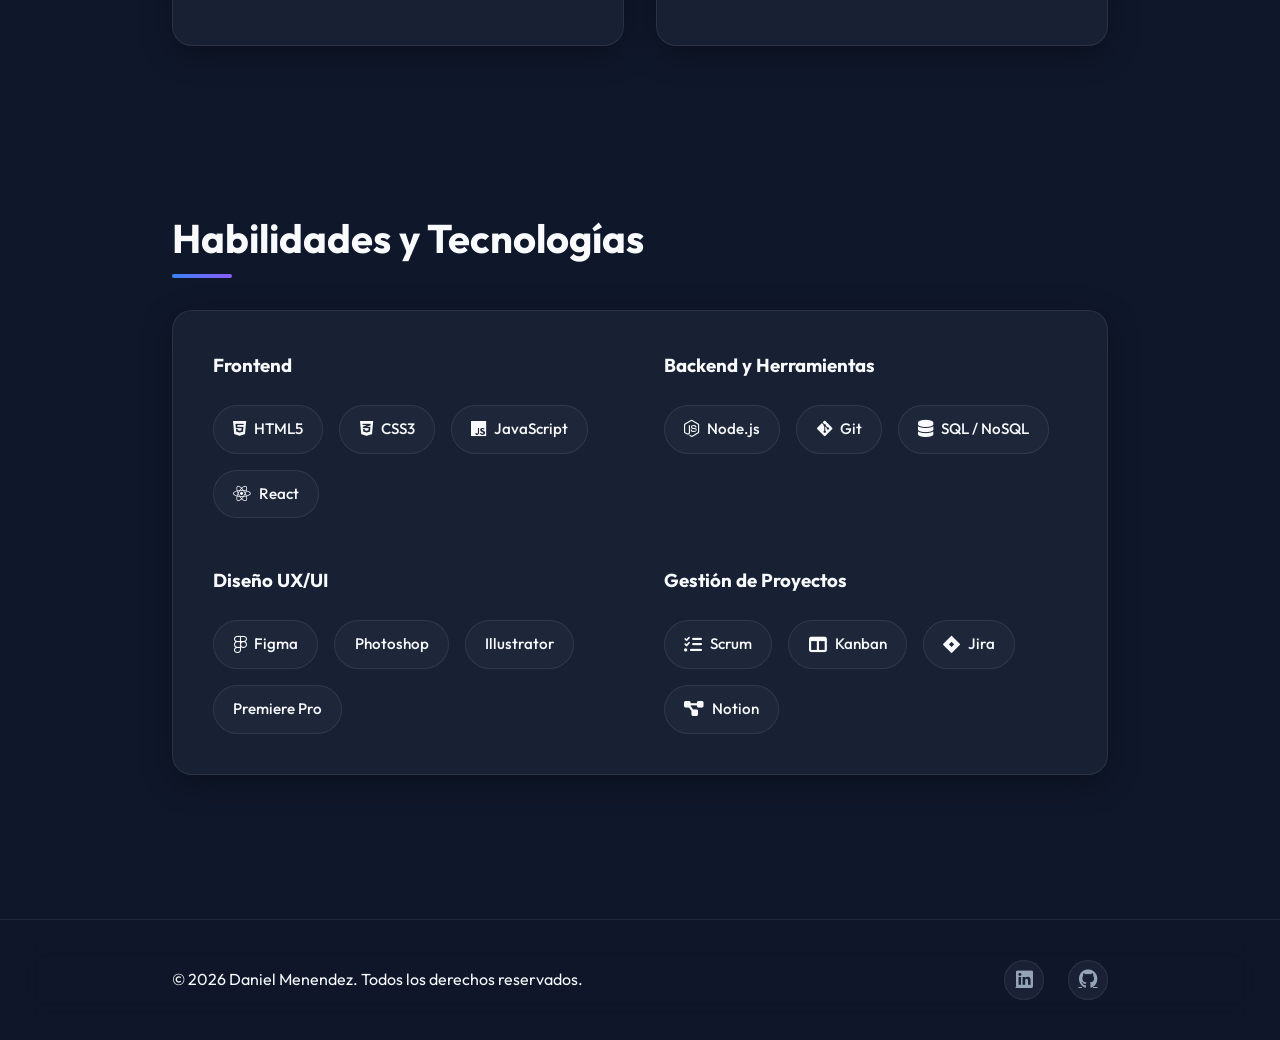
==== commit 6da7bf1e: "update study" ====
--- a/index.html
+++ b/index.html
@@ -162,6 +162,22 @@
                 </div>
                 <!-- Tarjeta 2 -->
                 <div class="glass-card hover-lift">
+                    <i class="fas fa-graduation-cap card-icon"></i>
+                    <h3>Auxiliar Cualificado Administrativo Contable</h3>
+                    <h4>Escuela Técnica Domingo Arena</h4>
+                    <span class="date">2024</span>
+                    <p>Formación integral en gestión administrativa, contabilidad y herramientas ofimáticas, sentando las bases para mi desarrollo profesional en el mundo de la tecnología.</p>
+                </div>
+                <!-- Tarjeta 3 -->
+                <div class="glass-card hover-lift">
+                    <i class="fas fa-graduation-cap card-icon"></i>
+                    <h3>Auxiliar de Comercio y Logística</h3>
+                    <h4>Escuela Técnica Domingo Arena</h4>
+                    <span class="date">2025</span>
+                    <p>Adquirí competencias en la gestión de cadenas de suministro, control de stock, logística de distribución y procesos de comercio exterior, optimizando la operatividad comercial y el flujo logístico.</p>
+                </div>
+                <!-- Tarjeta 4 -->
+                <div class="glass-card hover-lift">
                     <i class="fas fa-certificate card-icon"></i>
                     <h3>Certificación en Desarrollo de Aplicaciones Web</h3>
                     <h4>FINEST</h4>
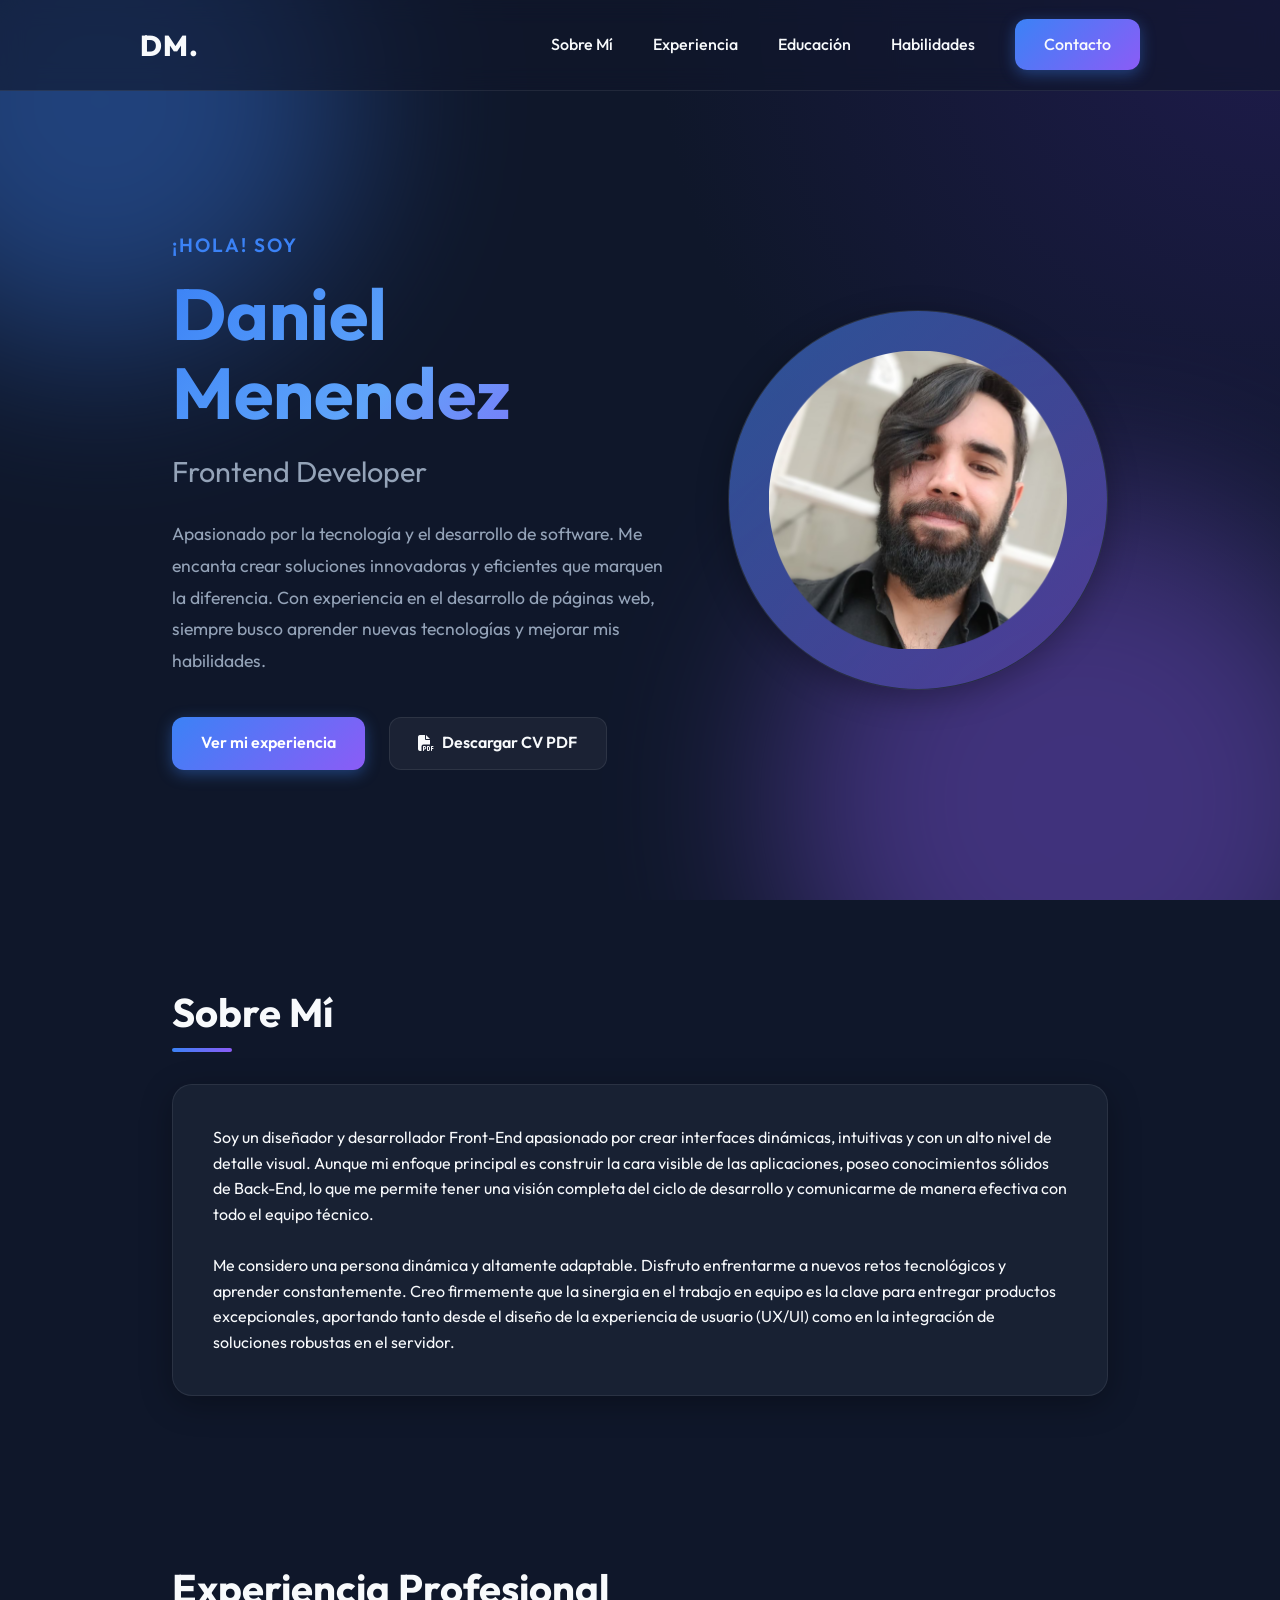
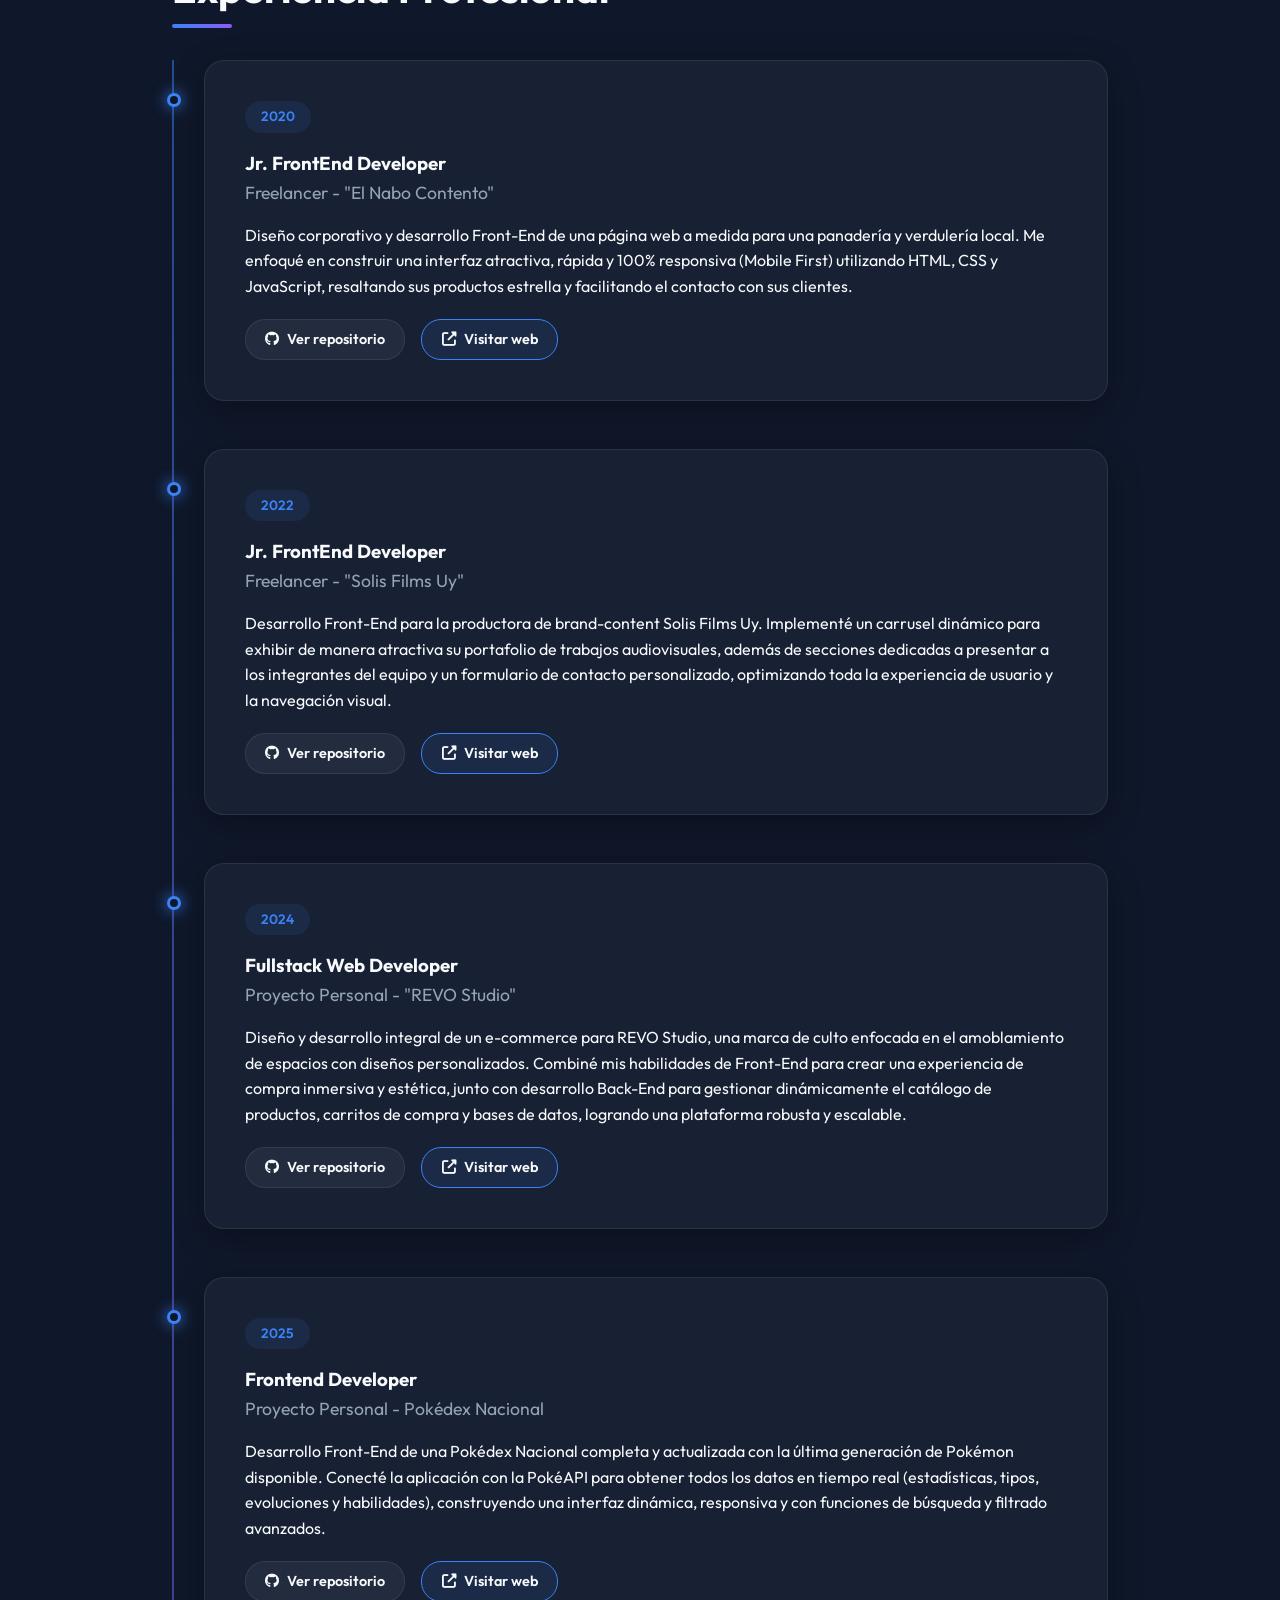
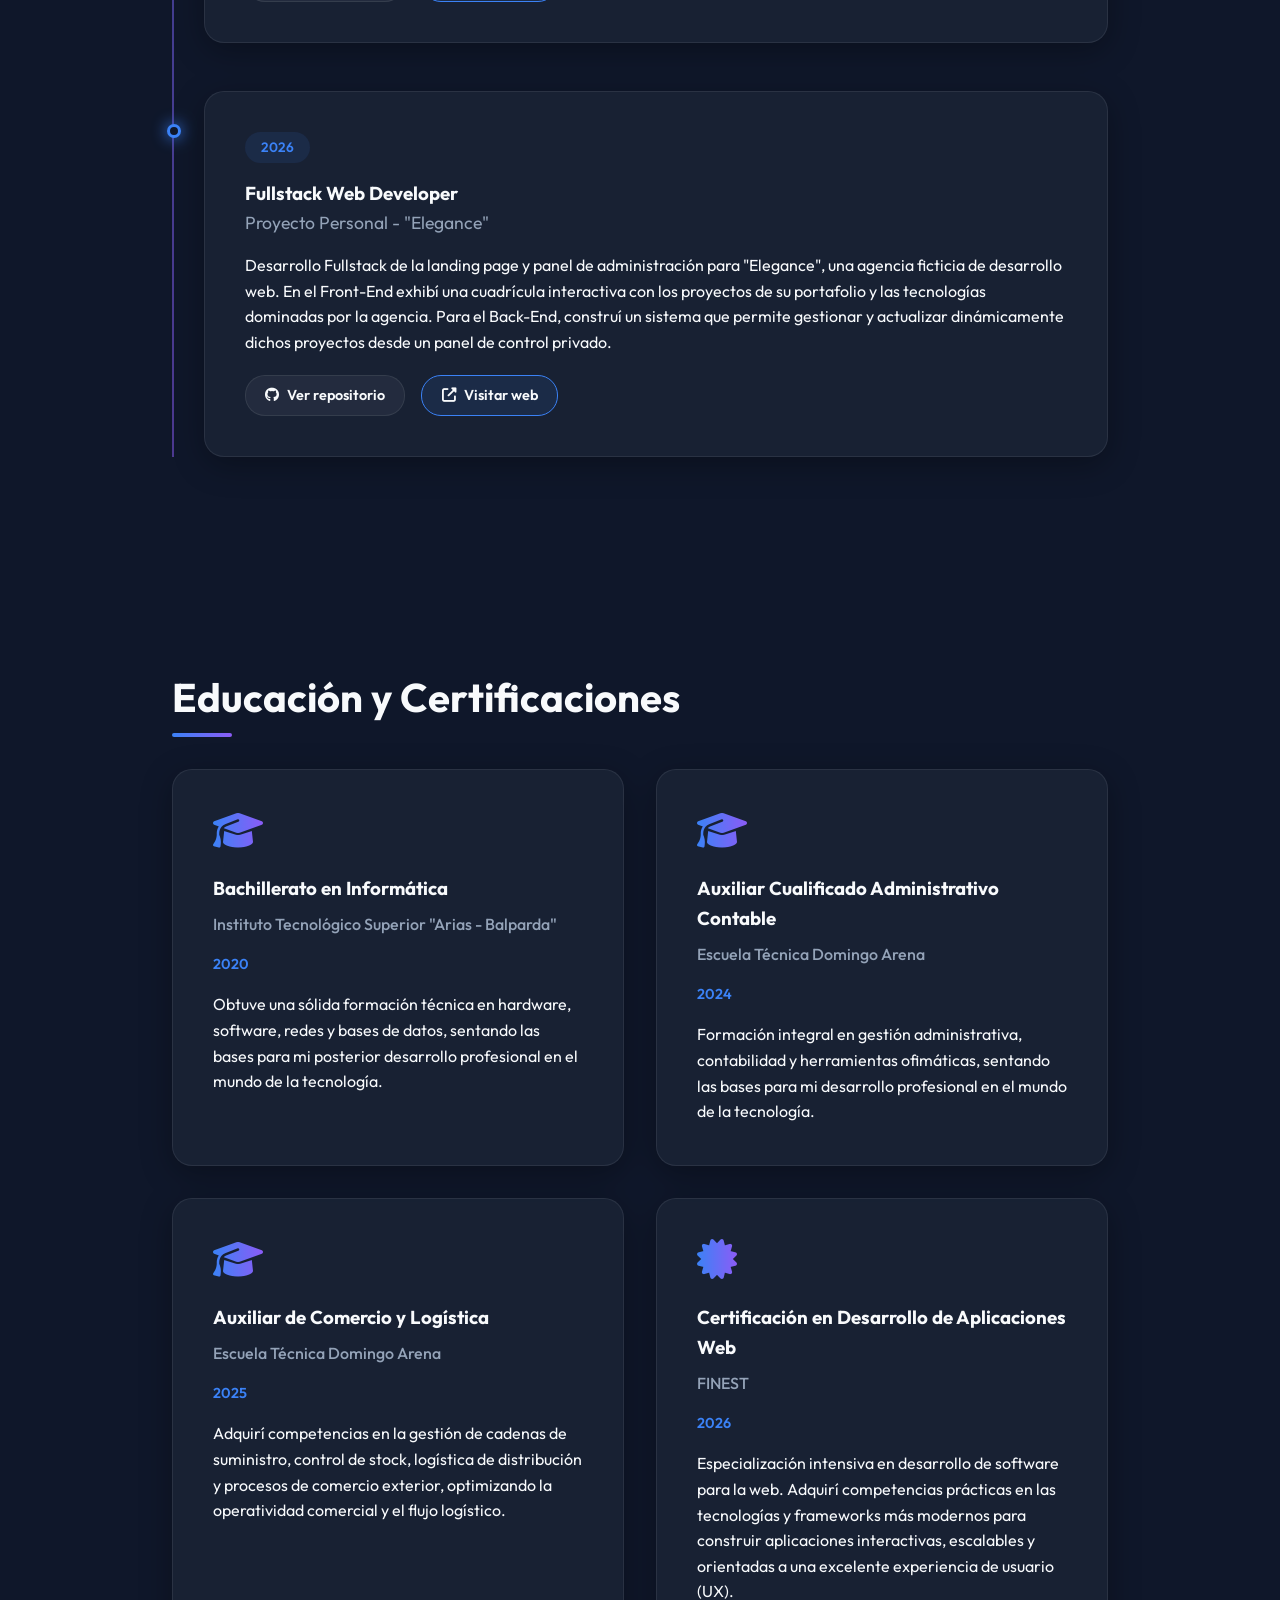
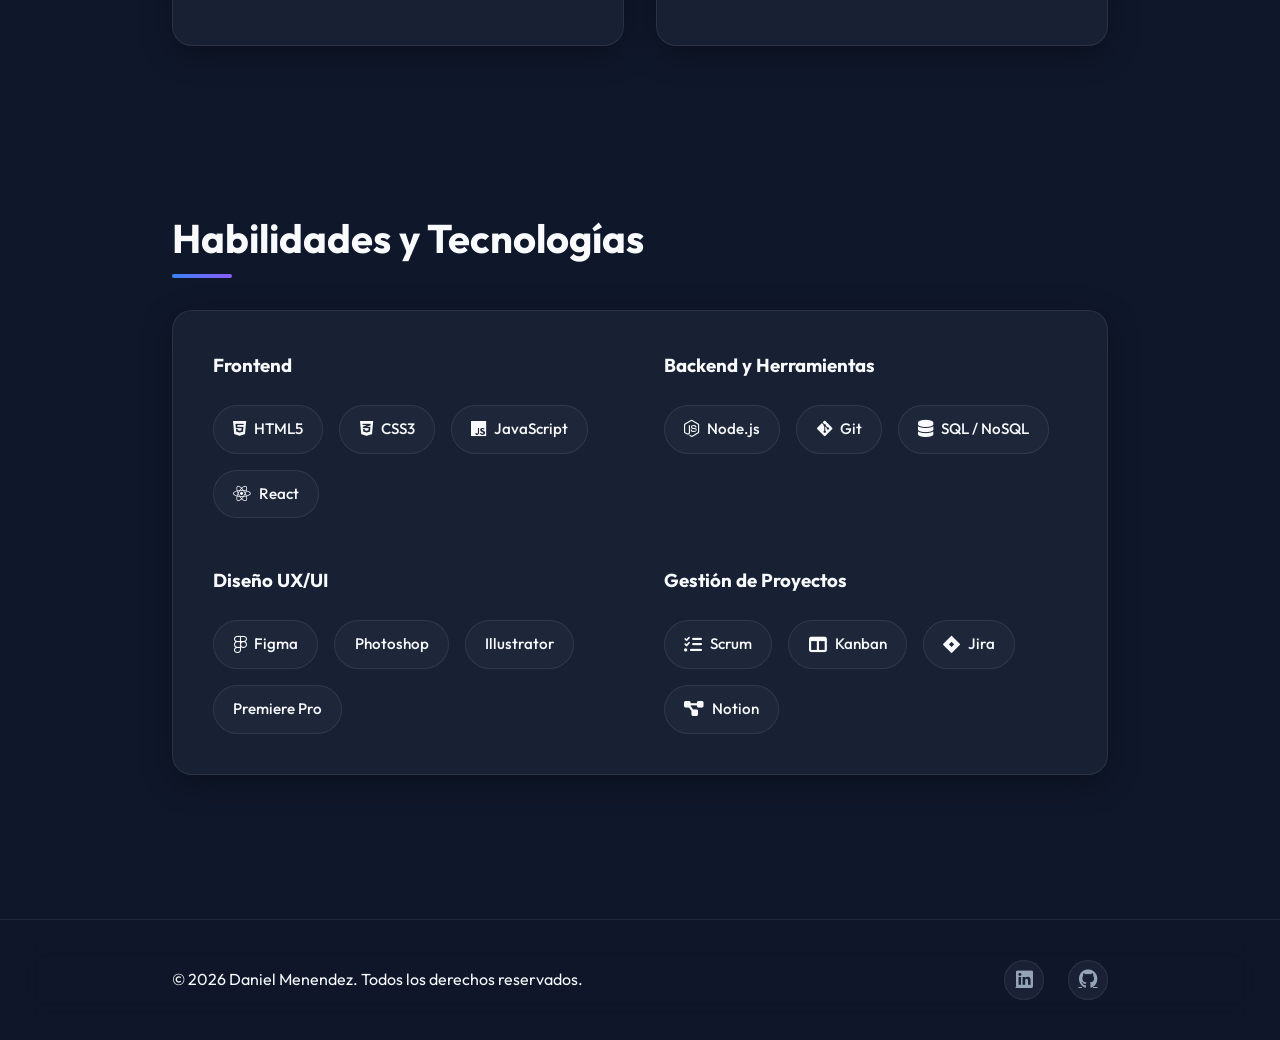
==== commit d0161474: "update pages" ====
--- a/index.html
+++ b/index.html
@@ -87,8 +87,11 @@
                         verdulería local. Me enfoqué en construir una interfaz atractiva, rápida y 100% responsiva
                         (Mobile First) utilizando HTML, CSS y JavaScript, resaltando sus productos estrella y
                         facilitando el contacto con sus clientes.</p>
-                    <a href="https://github.com/DanielMenendez24/el_nabo_contento.git" target="_blank"
-                        class="github-link"><i class="fab fa-github"></i> Ver repositorio</a>
+                    <div class="experience-actions">
+                        <a href="https://github.com/DanielMenendez24/el_nabo_contento.git" target="_blank"
+                            class="github-link"><i class="fab fa-github"></i> Ver repositorio</a>
+                        <a href="https://danielmenendez24.github.io/el_nabo_contento/" target="_blank" class="web-link"><i class="fas fa-external-link-alt"></i> Visitar web</a>
+                    </div>
                 </div>
                 <!-- Item de Experiencia 2 (2022) -->
                 <div class="timeline-item glass-card hover-lift">
@@ -100,8 +103,11 @@
                         dinámico para exhibir de manera atractiva su portafolio de trabajos audiovisuales, además de
                         secciones dedicadas a presentar a los integrantes del equipo y un formulario de contacto
                         personalizado, optimizando toda la experiencia de usuario y la navegación visual.</p>
-                    <a href="https://github.com/DanielMenendez24/solisflimsuy.git" target="_blank"
-                        class="github-link"><i class="fab fa-github"></i> Ver repositorio</a>
+                    <div class="experience-actions">
+                        <a href="https://github.com/DanielMenendez24/solisflimsuy.git" target="_blank"
+                            class="github-link"><i class="fab fa-github"></i> Ver repositorio</a>
+                        <a href="https://danielmenendez24.github.io/solisflimsuy/" target="_blank" class="web-link"><i class="fas fa-external-link-alt"></i> Visitar web</a>
+                    </div>
                 </div>
                 <!-- Item de Experiencia 3 (2024) -->
                 <div class="timeline-item glass-card hover-lift">
@@ -114,8 +120,11 @@
                         crear una experiencia de compra inmersiva y estética, junto con desarrollo Back-End para
                         gestionar dinámicamente el catálogo de productos, carritos de compra y bases de datos, logrando
                         una plataforma robusta y escalable.</p>
-                    <a href="https://github.com/DanielMenendez24/revostudioonline.git" target="_blank"
-                        class="github-link"><i class="fab fa-github"></i> Ver repositorio</a>
+                    <div class="experience-actions">
+                        <a href="https://github.com/DanielMenendez24/revostudioonline.git" target="_blank"
+                            class="github-link"><i class="fab fa-github"></i> Ver repositorio</a>
+                        <a href="https://danielmenendez24.github.io/revostudioonline/" target="_blank" class="web-link"><i class="fas fa-external-link-alt"></i> Visitar web</a>
+                    </div>
                 </div>
                 <!-- Item de Experiencia 4 (2025) -->
                 <div class="timeline-item glass-card hover-lift">
@@ -127,8 +136,11 @@
                         Pokémon disponible. Conecté la aplicación con la PokéAPI para obtener todos los datos en tiempo
                         real (estadísticas, tipos, evoluciones y habilidades), construyendo una interfaz dinámica,
                         responsiva y con funciones de búsqueda y filtrado avanzados.</p>
-                    <a href="https://github.com/DanielMenendez24/NatDex.git" target="_blank" class="github-link"><i
-                            class="fab fa-github"></i> Ver repositorio</a>
+                    <div class="experience-actions">
+                        <a href="https://github.com/DanielMenendez24/NatDex.git" target="_blank" class="github-link"><i
+                                class="fab fa-github"></i> Ver repositorio</a>
+                        <a href="https://danielmenendez24.github.io/NatDex/index.html" target="_blank" class="web-link"><i class="fas fa-external-link-alt"></i> Visitar web</a>
+                    </div>
                 </div>
                 <!-- Item de Experiencia 5 (2026) -->
                 <div class="timeline-item glass-card hover-lift">
@@ -141,8 +153,11 @@
                         de su portafolio y las tecnologías dominadas por la agencia. Para el Back-End, construí un
                         sistema que permite gestionar y actualizar dinámicamente dichos proyectos desde un panel de
                         control privado.</p>
-                    <a href="https://github.com/DanielMenendez24/Elegance.git" target="_blank" class="github-link"><i
-                            class="fab fa-github"></i> Ver repositorio</a>
+                    <div class="experience-actions">
+                        <a href="https://github.com/DanielMenendez24/Elegance.git" target="_blank" class="github-link"><i
+                                class="fab fa-github"></i> Ver repositorio</a>
+                        <a href="https://danielmenendez24.github.io/Elegance/" target="_blank" class="web-link"><i class="fas fa-external-link-alt"></i> Visitar web</a>
+                    </div>
                 </div>
             </div>
         </section>
--- a/css/style.css
+++ b/css/style.css
@@ -393,6 +393,35 @@
     box-shadow: 0 5px 15px rgba(0, 0, 0, 0.4);
 }
 
+.web-link {
+    display: inline-flex;
+    align-items: center;
+    gap: 0.5rem;
+    margin-top: 1.2rem;
+    padding: 0.5rem 1.2rem;
+    border-radius: 20px;
+    font-size: 0.9rem;
+    font-weight: 600;
+    text-decoration: none;
+    color: var(--text-main);
+    background: rgba(59, 130, 246, 0.1);
+    border: 1px solid var(--primary);
+    transition: all 0.3s ease;
+}
+
+.web-link:hover {
+    background: var(--primary);
+    color: #fff;
+    transform: translateY(-2px);
+    box-shadow: 0 5px 15px rgba(59, 130, 246, 0.4);
+}
+
+.experience-actions {
+    display: flex;
+    gap: 1rem;
+    flex-wrap: wrap;
+}
+
 /* CARDS GRID (Educación / Certificados) */
 .grid-cards {
     display: grid;
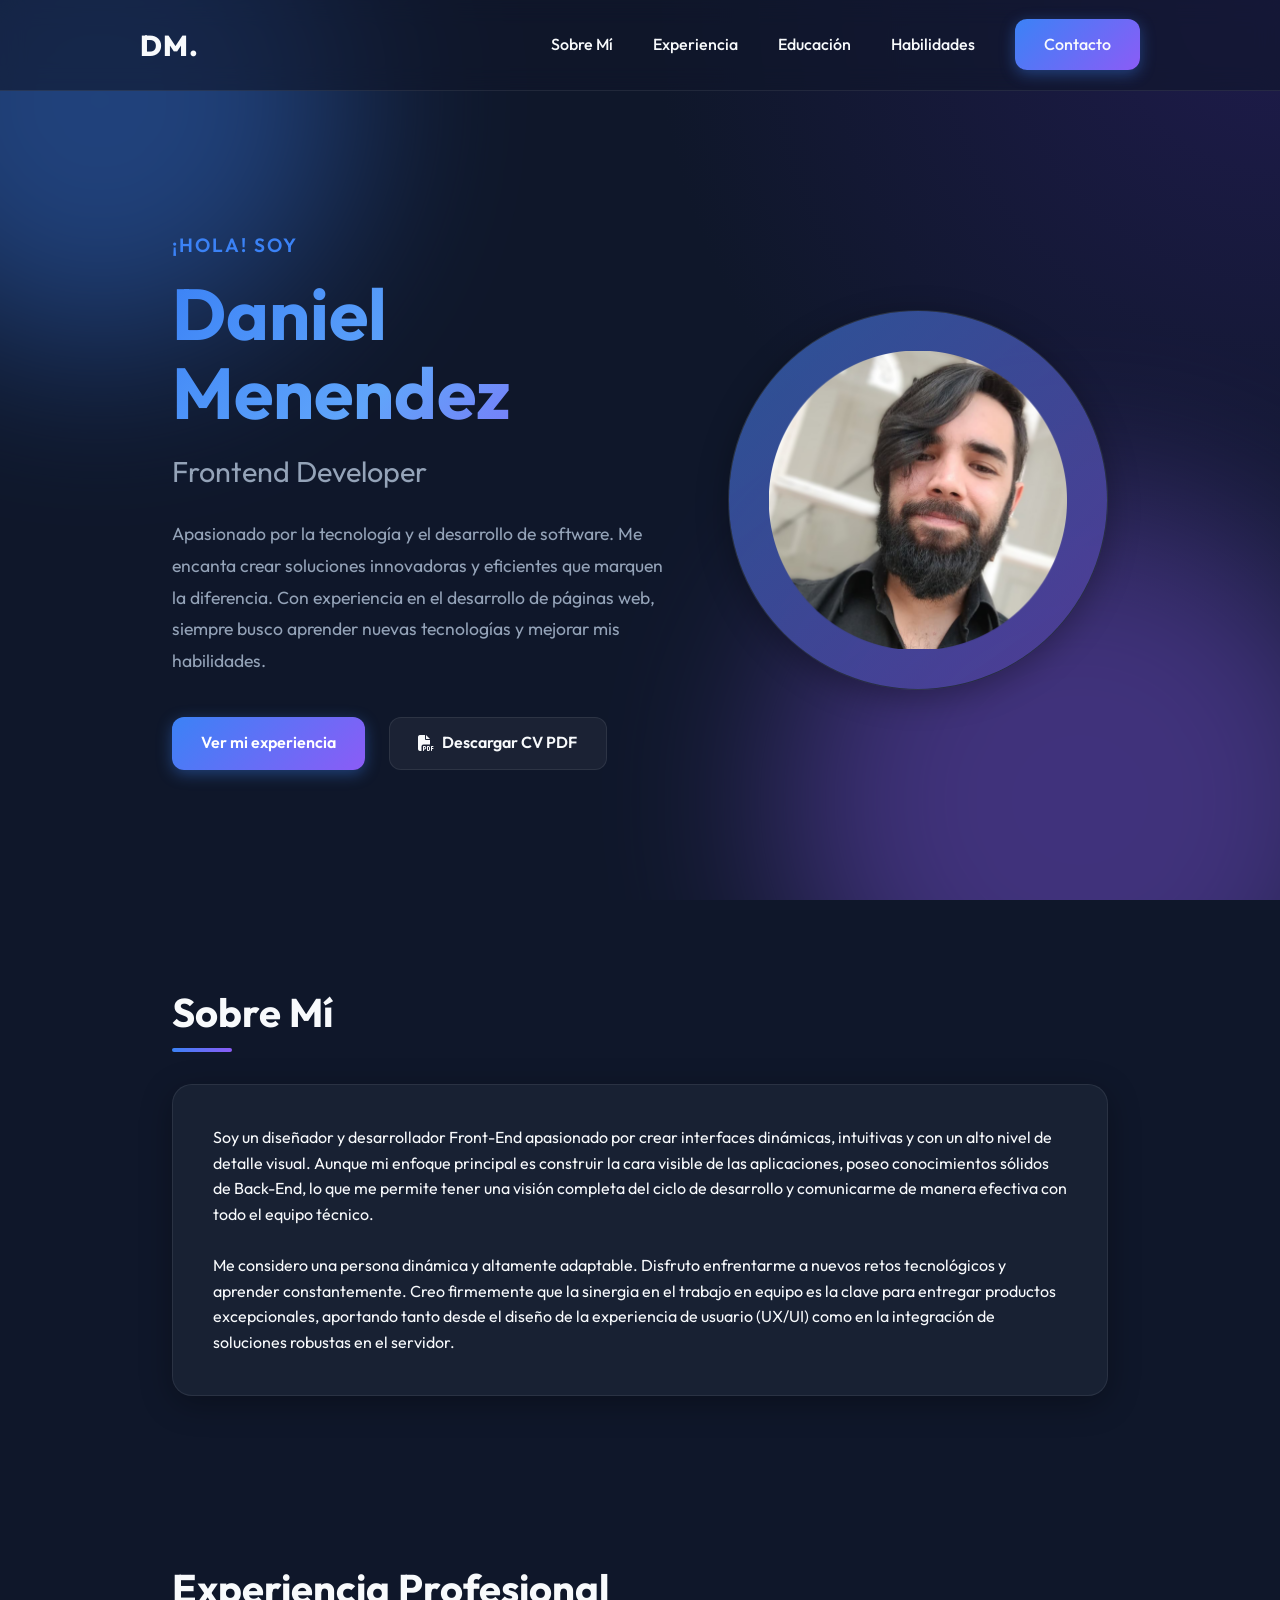
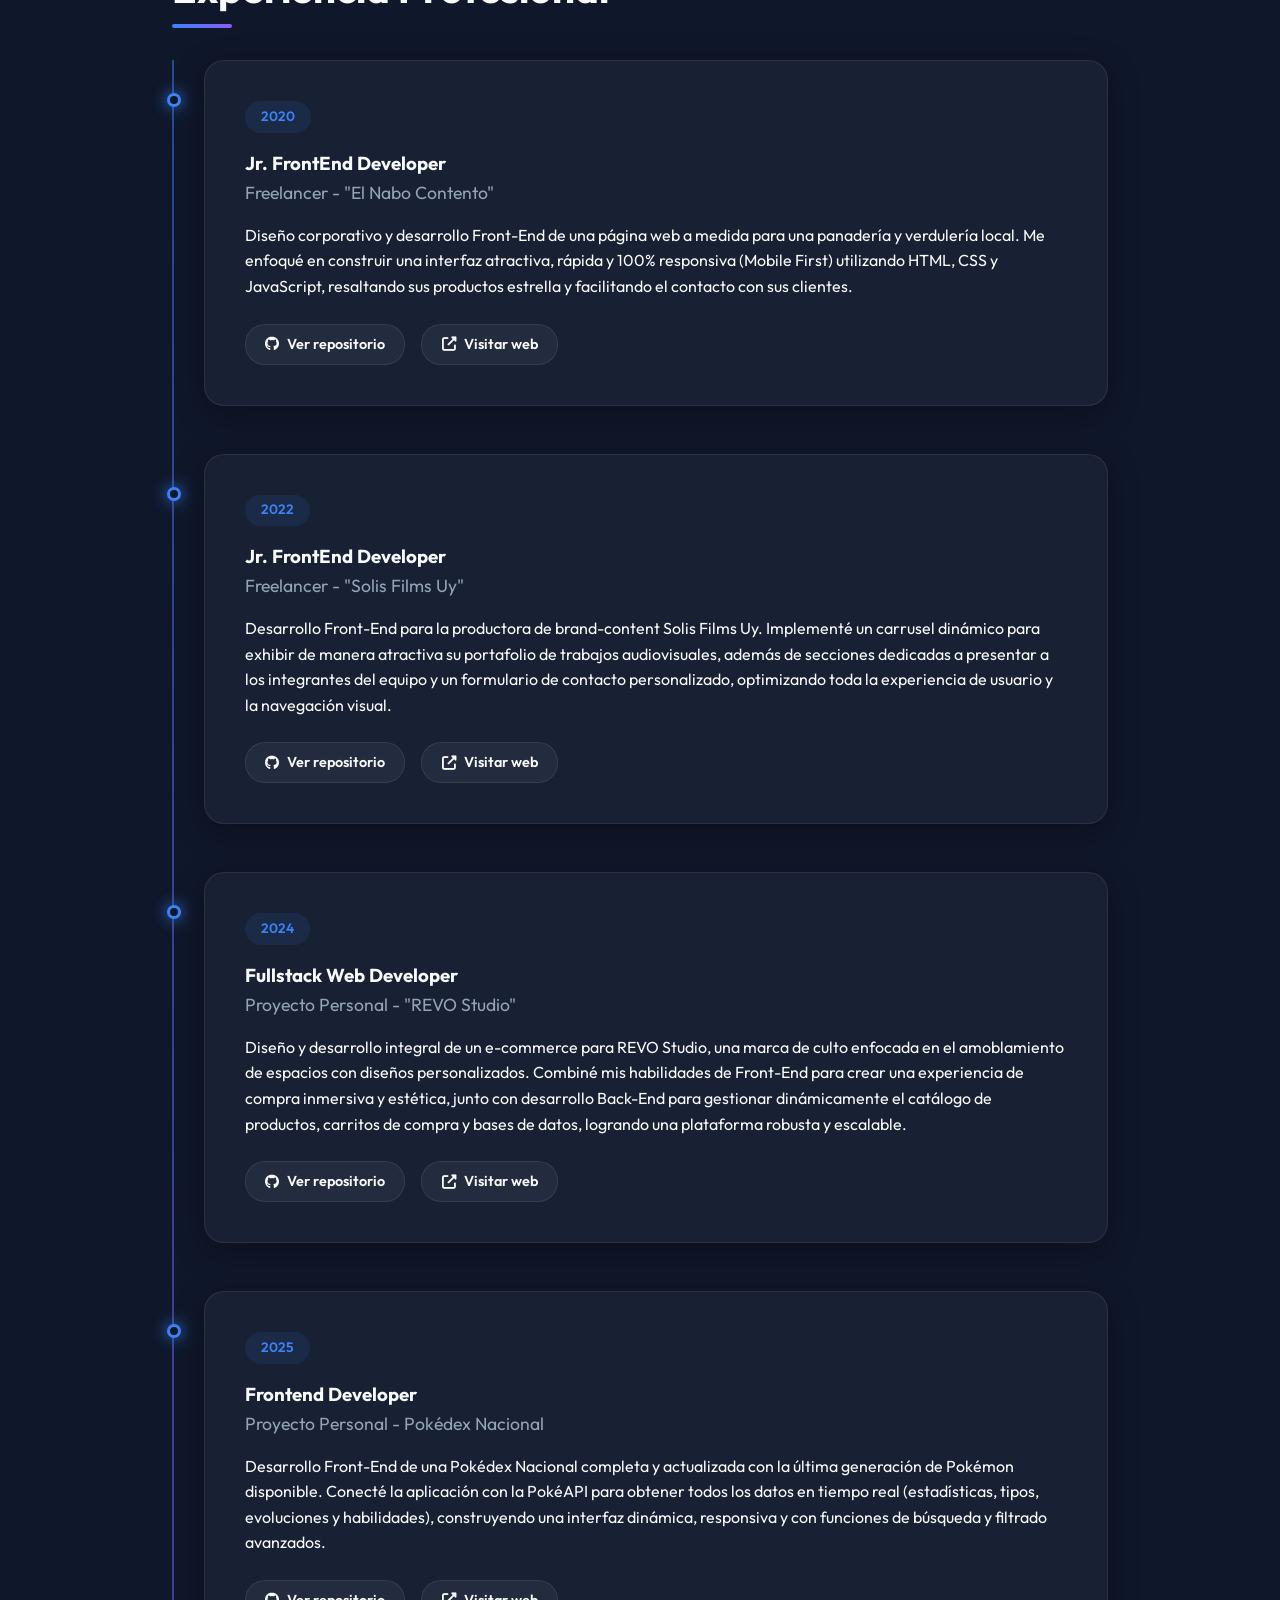
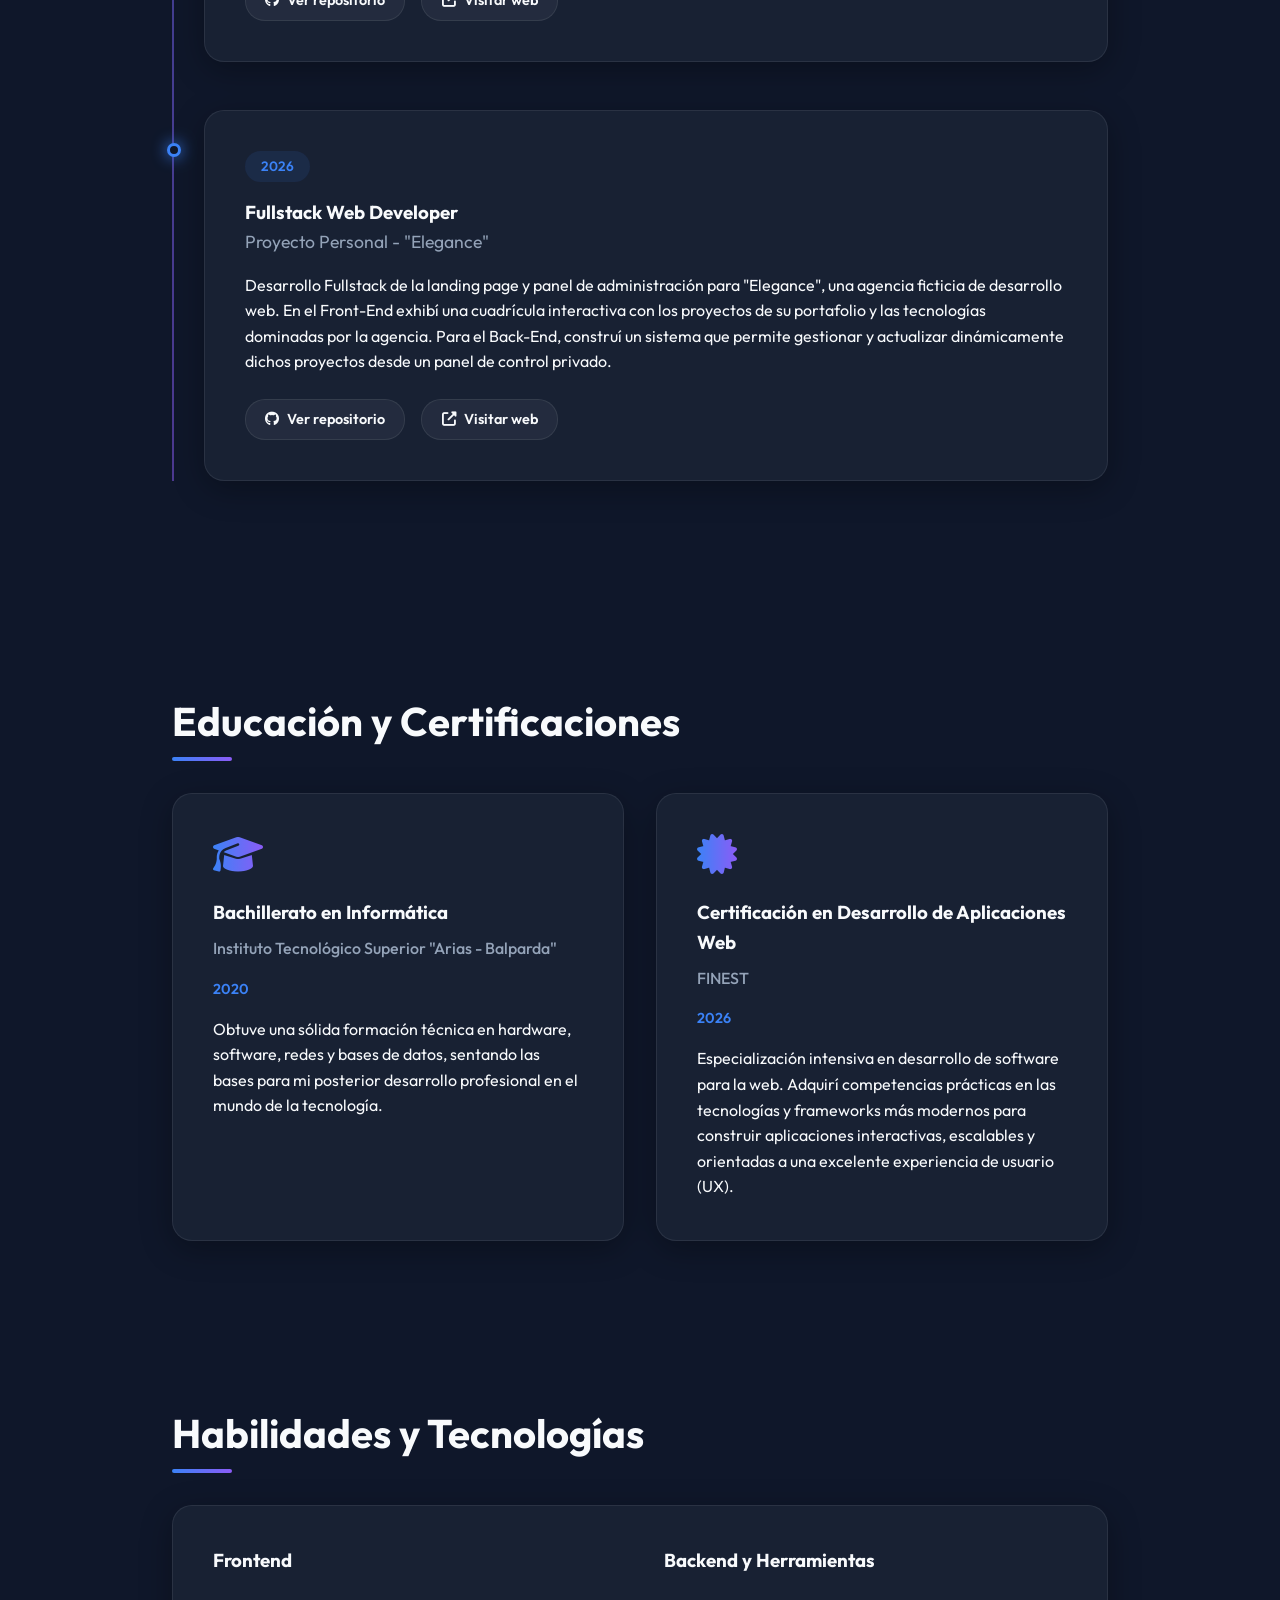
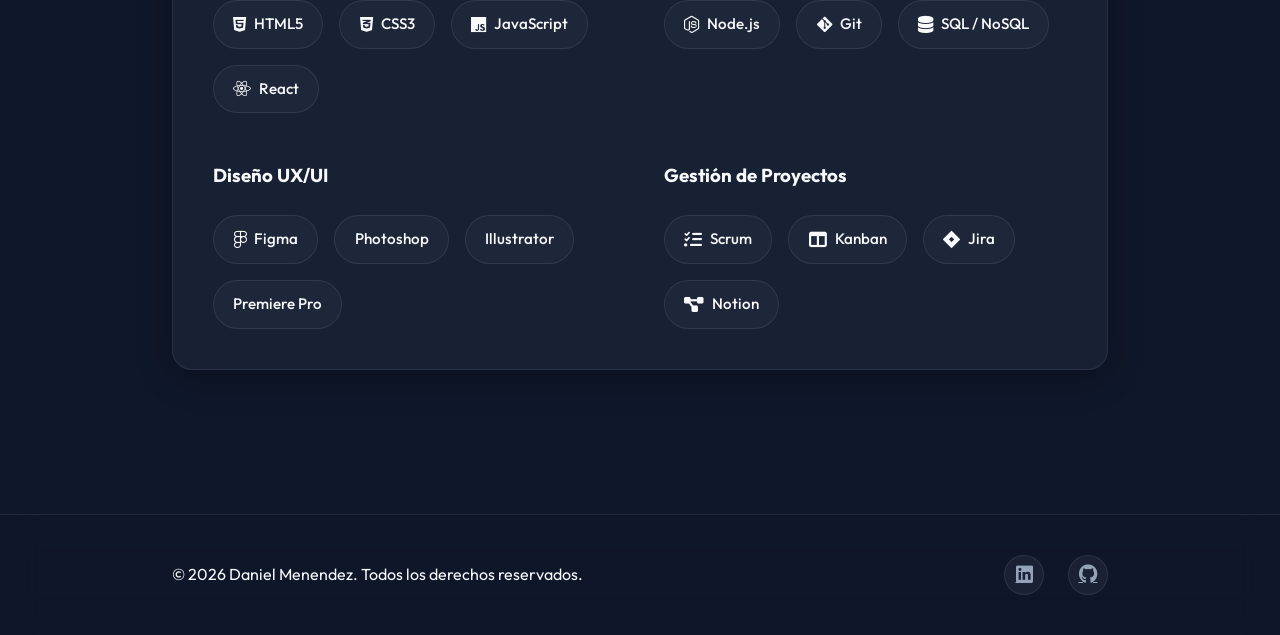
==== commit b69e1803: "add button visit web" ====
--- a/index.html
+++ b/index.html
@@ -48,7 +48,7 @@
                     aprender nuevas tecnologías y mejorar mis habilidades.</p>
                 <div class="hero-buttons">
                     <a href="#experience" class="btn-primary">Ver mi experiencia</a>
-                    <a href="docs/CV_Daniel_Menendez.pdf" download="CV_Daniel_Menendez.pdf" class="btn-secondary"><i class="fas fa-file-pdf"></i> Descargar CV PDF</a>
+                    <a href="docs/CV_Daniel_Menendez.pdf" class="btn-secondary" download><i class="fas fa-file-pdf"></i> Descargar CV PDF</a>
                 </div>
             </div>
             <div class="hero-image glass-card hover-lift">
@@ -87,10 +87,11 @@
                         verdulería local. Me enfoqué en construir una interfaz atractiva, rápida y 100% responsiva
                         (Mobile First) utilizando HTML, CSS y JavaScript, resaltando sus productos estrella y
                         facilitando el contacto con sus clientes.</p>
-                    <div class="experience-actions">
+                    <div class="experience-links">
                         <a href="https://github.com/DanielMenendez24/el_nabo_contento.git" target="_blank"
                             class="github-link"><i class="fab fa-github"></i> Ver repositorio</a>
-                        <a href="https://danielmenendez24.github.io/el_nabo_contento/" target="_blank" class="web-link"><i class="fas fa-external-link-alt"></i> Visitar web</a>
+                        <a href="https://DanielMenendez24.github.io/el_nabo_contento/" target="_blank"
+                            class="web-link"><i class="fas fa-external-link-alt"></i> Visitar web</a>
                     </div>
                 </div>
                 <!-- Item de Experiencia 2 (2022) -->
@@ -103,10 +104,11 @@
                         dinámico para exhibir de manera atractiva su portafolio de trabajos audiovisuales, además de
                         secciones dedicadas a presentar a los integrantes del equipo y un formulario de contacto
                         personalizado, optimizando toda la experiencia de usuario y la navegación visual.</p>
-                    <div class="experience-actions">
+                    <div class="experience-links">
                         <a href="https://github.com/DanielMenendez24/solisflimsuy.git" target="_blank"
                             class="github-link"><i class="fab fa-github"></i> Ver repositorio</a>
-                        <a href="https://danielmenendez24.github.io/solisflimsuy/" target="_blank" class="web-link"><i class="fas fa-external-link-alt"></i> Visitar web</a>
+                        <a href="https://DanielMenendez24.github.io/solisflimsuy/" target="_blank"
+                            class="web-link"><i class="fas fa-external-link-alt"></i> Visitar web</a>
                     </div>
                 </div>
                 <!-- Item de Experiencia 3 (2024) -->
@@ -120,10 +122,11 @@
                         crear una experiencia de compra inmersiva y estética, junto con desarrollo Back-End para
                         gestionar dinámicamente el catálogo de productos, carritos de compra y bases de datos, logrando
                         una plataforma robusta y escalable.</p>
-                    <div class="experience-actions">
+                    <div class="experience-links">
                         <a href="https://github.com/DanielMenendez24/revostudioonline.git" target="_blank"
                             class="github-link"><i class="fab fa-github"></i> Ver repositorio</a>
-                        <a href="https://danielmenendez24.github.io/revostudioonline/" target="_blank" class="web-link"><i class="fas fa-external-link-alt"></i> Visitar web</a>
+                        <a href="https://DanielMenendez24.github.io/revostudioonline/" target="_blank"
+                            class="web-link"><i class="fas fa-external-link-alt"></i> Visitar web</a>
                     </div>
                 </div>
                 <!-- Item de Experiencia 4 (2025) -->
@@ -136,10 +139,11 @@
                         Pokémon disponible. Conecté la aplicación con la PokéAPI para obtener todos los datos en tiempo
                         real (estadísticas, tipos, evoluciones y habilidades), construyendo una interfaz dinámica,
                         responsiva y con funciones de búsqueda y filtrado avanzados.</p>
-                    <div class="experience-actions">
+                    <div class="experience-links">
                         <a href="https://github.com/DanielMenendez24/NatDex.git" target="_blank" class="github-link"><i
                                 class="fab fa-github"></i> Ver repositorio</a>
-                        <a href="https://danielmenendez24.github.io/NatDex/index.html" target="_blank" class="web-link"><i class="fas fa-external-link-alt"></i> Visitar web</a>
+                        <a href="https://DanielMenendez24.github.io/NatDex/" target="_blank" class="web-link"><i
+                                class="fas fa-external-link-alt"></i> Visitar web</a>
                     </div>
                 </div>
                 <!-- Item de Experiencia 5 (2026) -->
@@ -153,10 +157,11 @@
                         de su portafolio y las tecnologías dominadas por la agencia. Para el Back-End, construí un
                         sistema que permite gestionar y actualizar dinámicamente dichos proyectos desde un panel de
                         control privado.</p>
-                    <div class="experience-actions">
+                    <div class="experience-links">
                         <a href="https://github.com/DanielMenendez24/Elegance.git" target="_blank" class="github-link"><i
                                 class="fab fa-github"></i> Ver repositorio</a>
-                        <a href="https://danielmenendez24.github.io/Elegance/" target="_blank" class="web-link"><i class="fas fa-external-link-alt"></i> Visitar web</a>
+                        <a href="https://DanielMenendez24.github.io/Elegance/" target="_blank" class="web-link"><i
+                                class="fas fa-external-link-alt"></i> Visitar web</a>
                     </div>
                 </div>
             </div>
@@ -177,22 +182,6 @@
                 </div>
                 <!-- Tarjeta 2 -->
                 <div class="glass-card hover-lift">
-                    <i class="fas fa-graduation-cap card-icon"></i>
-                    <h3>Auxiliar Cualificado Administrativo Contable</h3>
-                    <h4>Escuela Técnica Domingo Arena</h4>
-                    <span class="date">2024</span>
-                    <p>Formación integral en gestión administrativa, contabilidad y herramientas ofimáticas, sentando las bases para mi desarrollo profesional en el mundo de la tecnología.</p>
-                </div>
-                <!-- Tarjeta 3 -->
-                <div class="glass-card hover-lift">
-                    <i class="fas fa-graduation-cap card-icon"></i>
-                    <h3>Auxiliar de Comercio y Logística</h3>
-                    <h4>Escuela Técnica Domingo Arena</h4>
-                    <span class="date">2025</span>
-                    <p>Adquirí competencias en la gestión de cadenas de suministro, control de stock, logística de distribución y procesos de comercio exterior, optimizando la operatividad comercial y el flujo logístico.</p>
-                </div>
-                <!-- Tarjeta 4 -->
-                <div class="glass-card hover-lift">
                     <i class="fas fa-certificate card-icon"></i>
                     <h3>Certificación en Desarrollo de Aplicaciones Web</h3>
                     <h4>FINEST</h4>
--- a/css/style.css
+++ b/css/style.css
@@ -369,11 +369,17 @@
     margin-bottom: 1rem;
 }
 
-.github-link {
+.experience-links {
+    display: flex;
+    gap: 1rem;
+    flex-wrap: wrap;
+    margin-top: 1.5rem;
+}
+
+.github-link, .web-link {
     display: inline-flex;
     align-items: center;
     gap: 0.5rem;
-    margin-top: 1.2rem;
     padding: 0.5rem 1.2rem;
     border-radius: 20px;
     font-size: 0.9rem;
@@ -393,33 +399,12 @@
     box-shadow: 0 5px 15px rgba(0, 0, 0, 0.4);
 }
 
-.web-link {
-    display: inline-flex;
-    align-items: center;
-    gap: 0.5rem;
-    margin-top: 1.2rem;
-    padding: 0.5rem 1.2rem;
-    border-radius: 20px;
-    font-size: 0.9rem;
-    font-weight: 600;
-    text-decoration: none;
-    color: var(--text-main);
-    background: rgba(59, 130, 246, 0.1);
-    border: 1px solid var(--primary);
-    transition: all 0.3s ease;
-}
-
 .web-link:hover {
     background: var(--primary);
+    border-color: var(--primary);
     color: #fff;
     transform: translateY(-2px);
     box-shadow: 0 5px 15px rgba(59, 130, 246, 0.4);
-}
-
-.experience-actions {
-    display: flex;
-    gap: 1rem;
-    flex-wrap: wrap;
 }
 
 /* CARDS GRID (Educación / Certificados) */
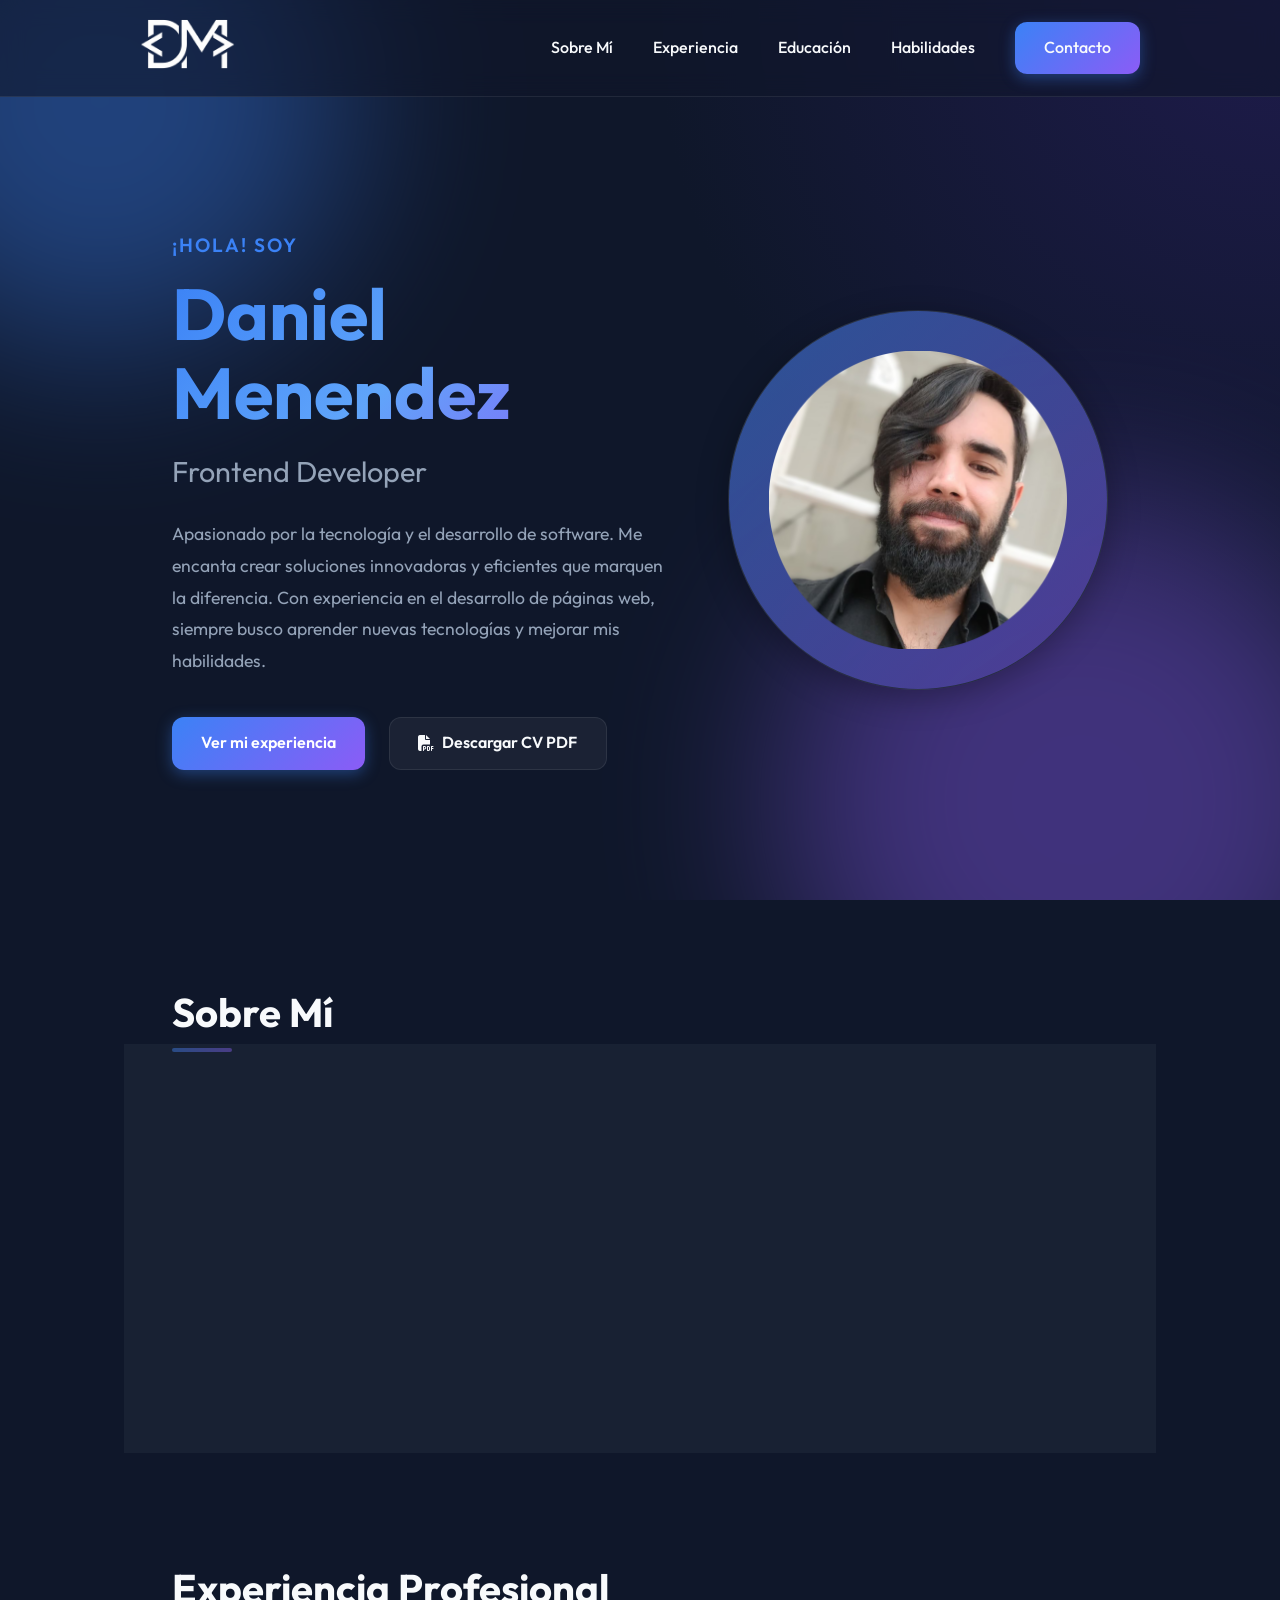
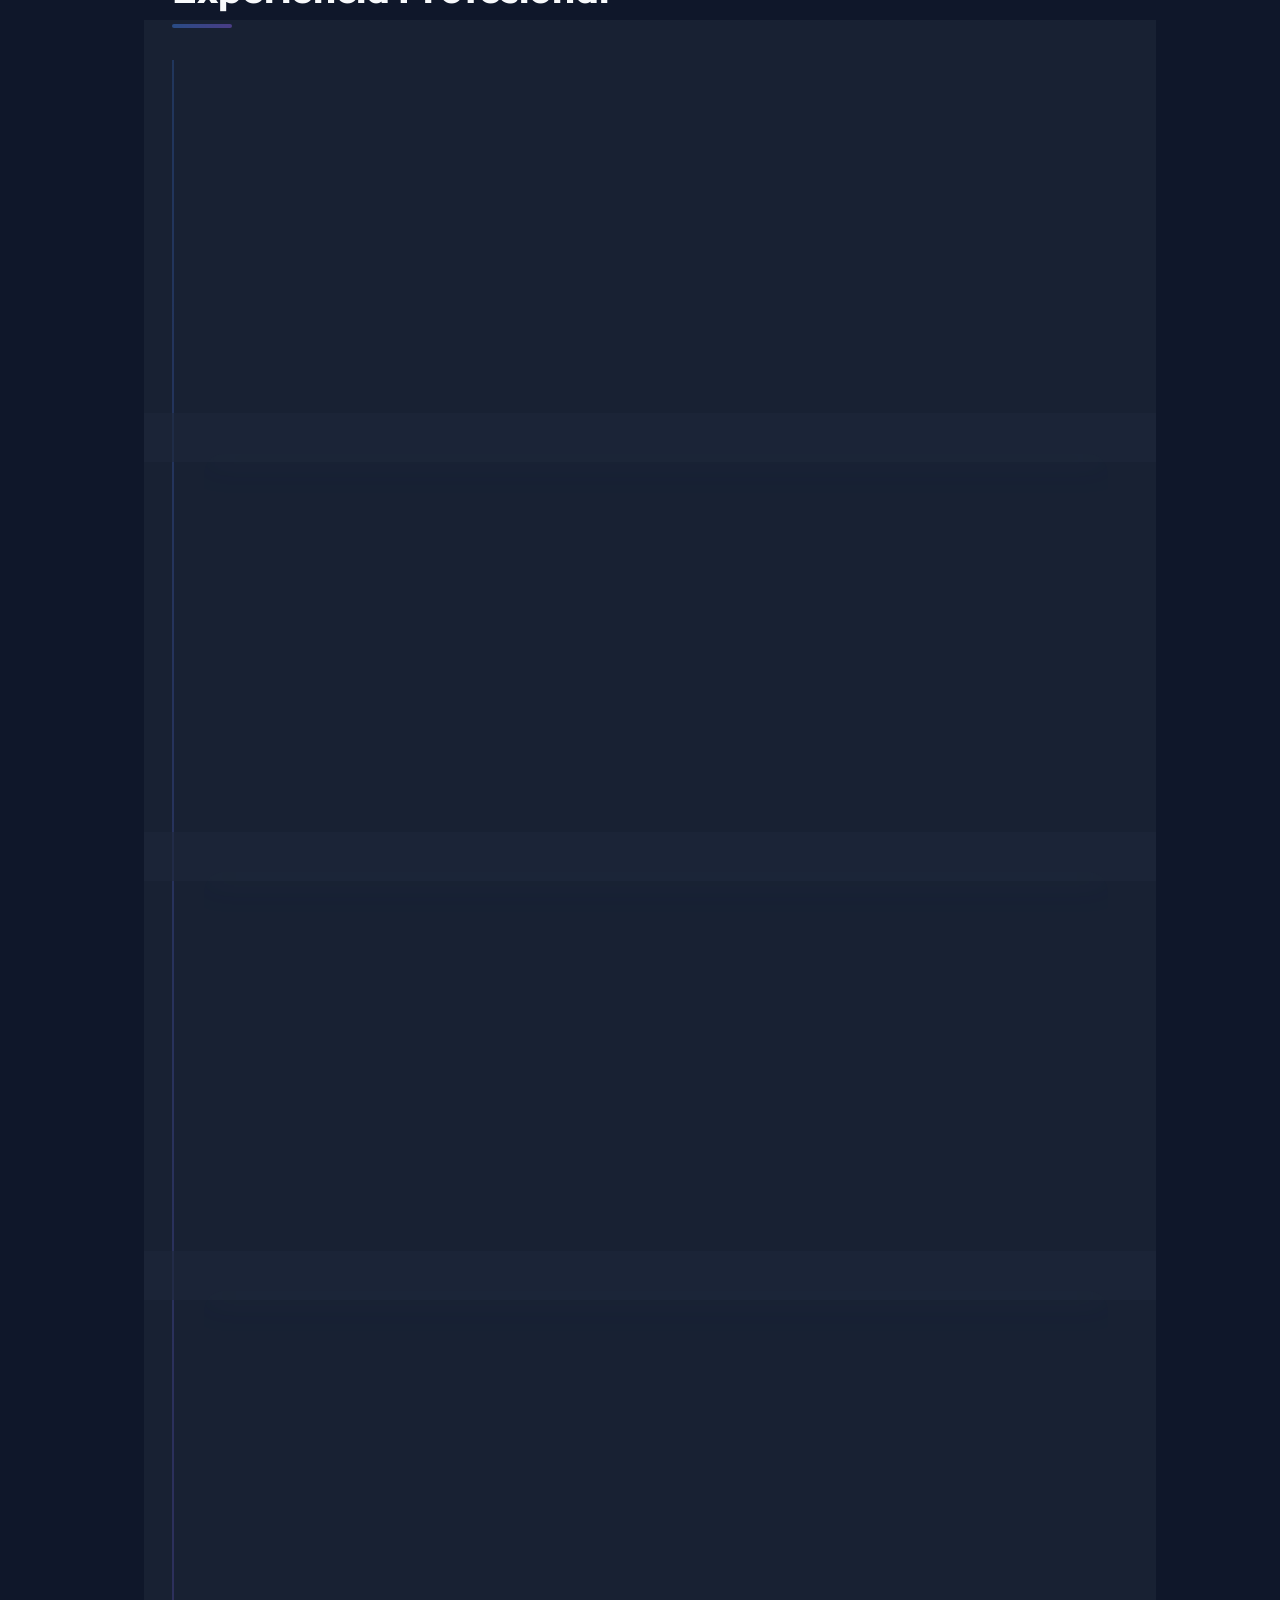
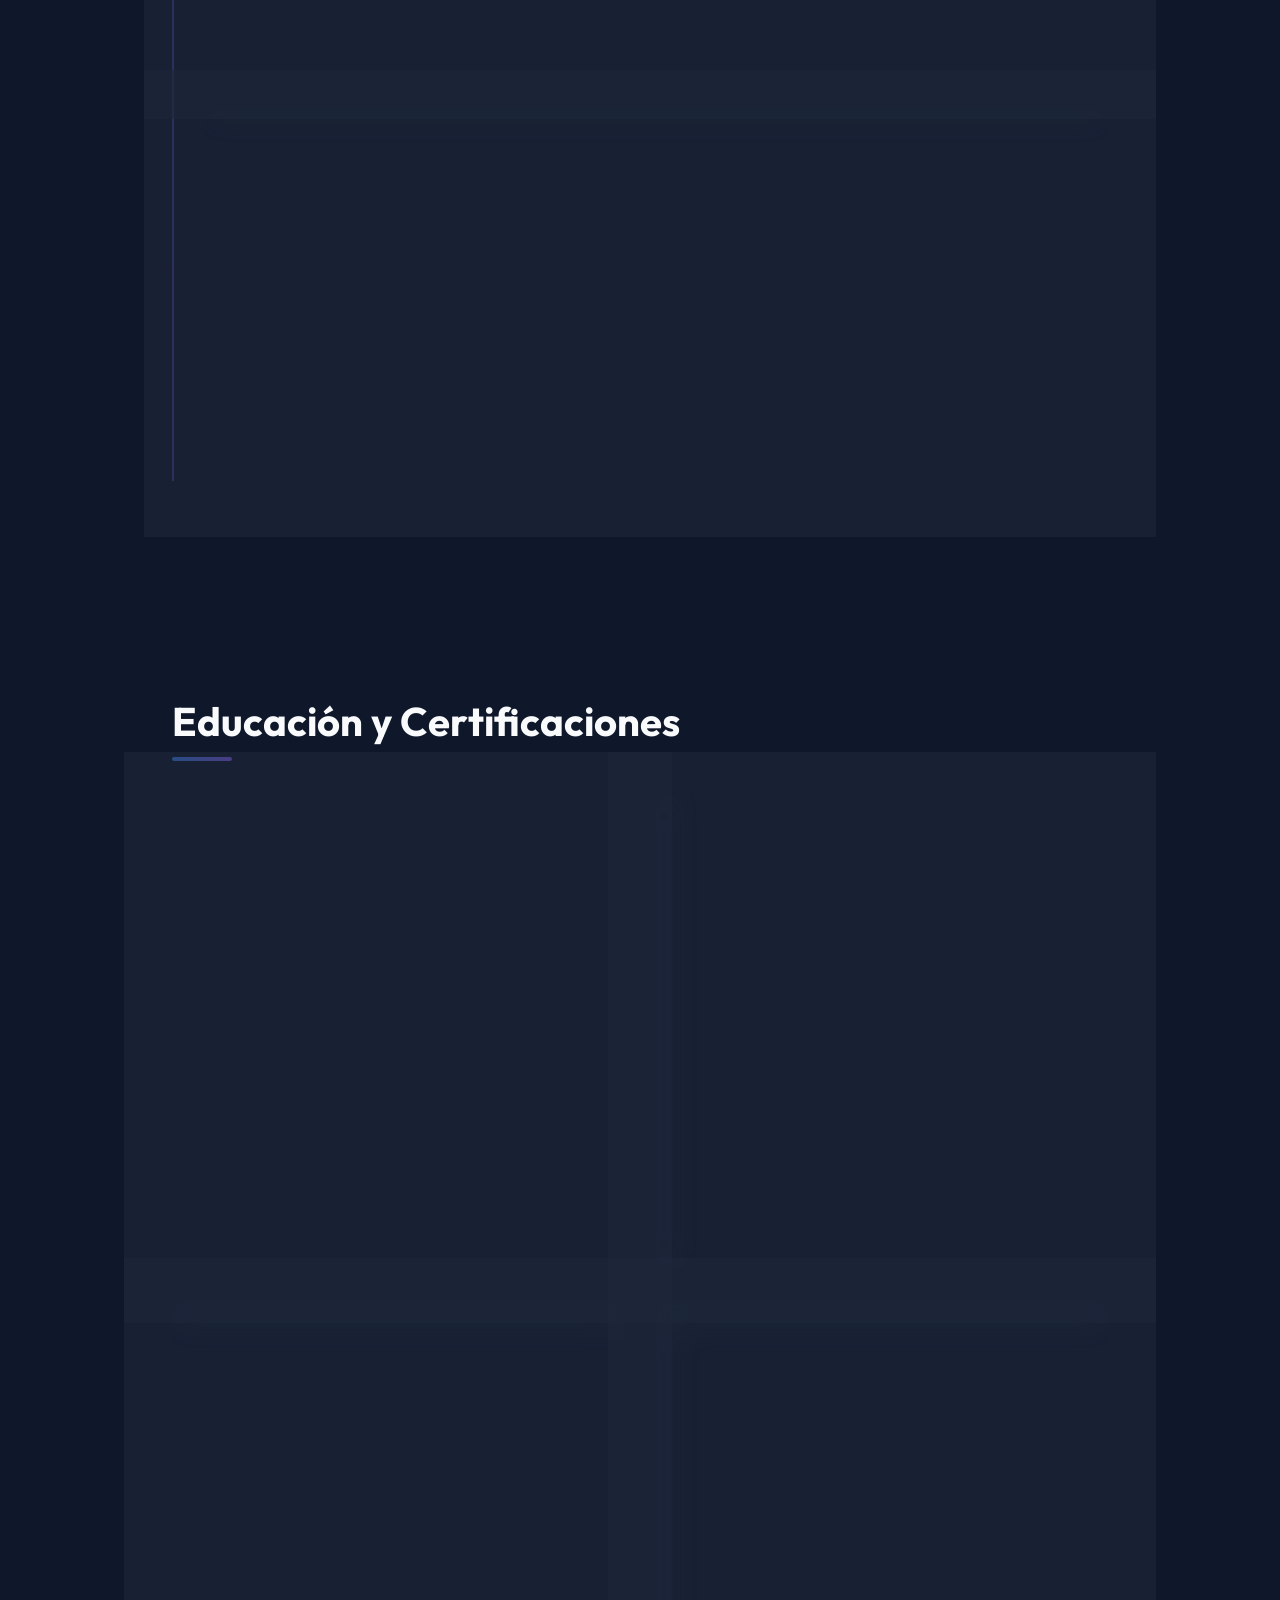
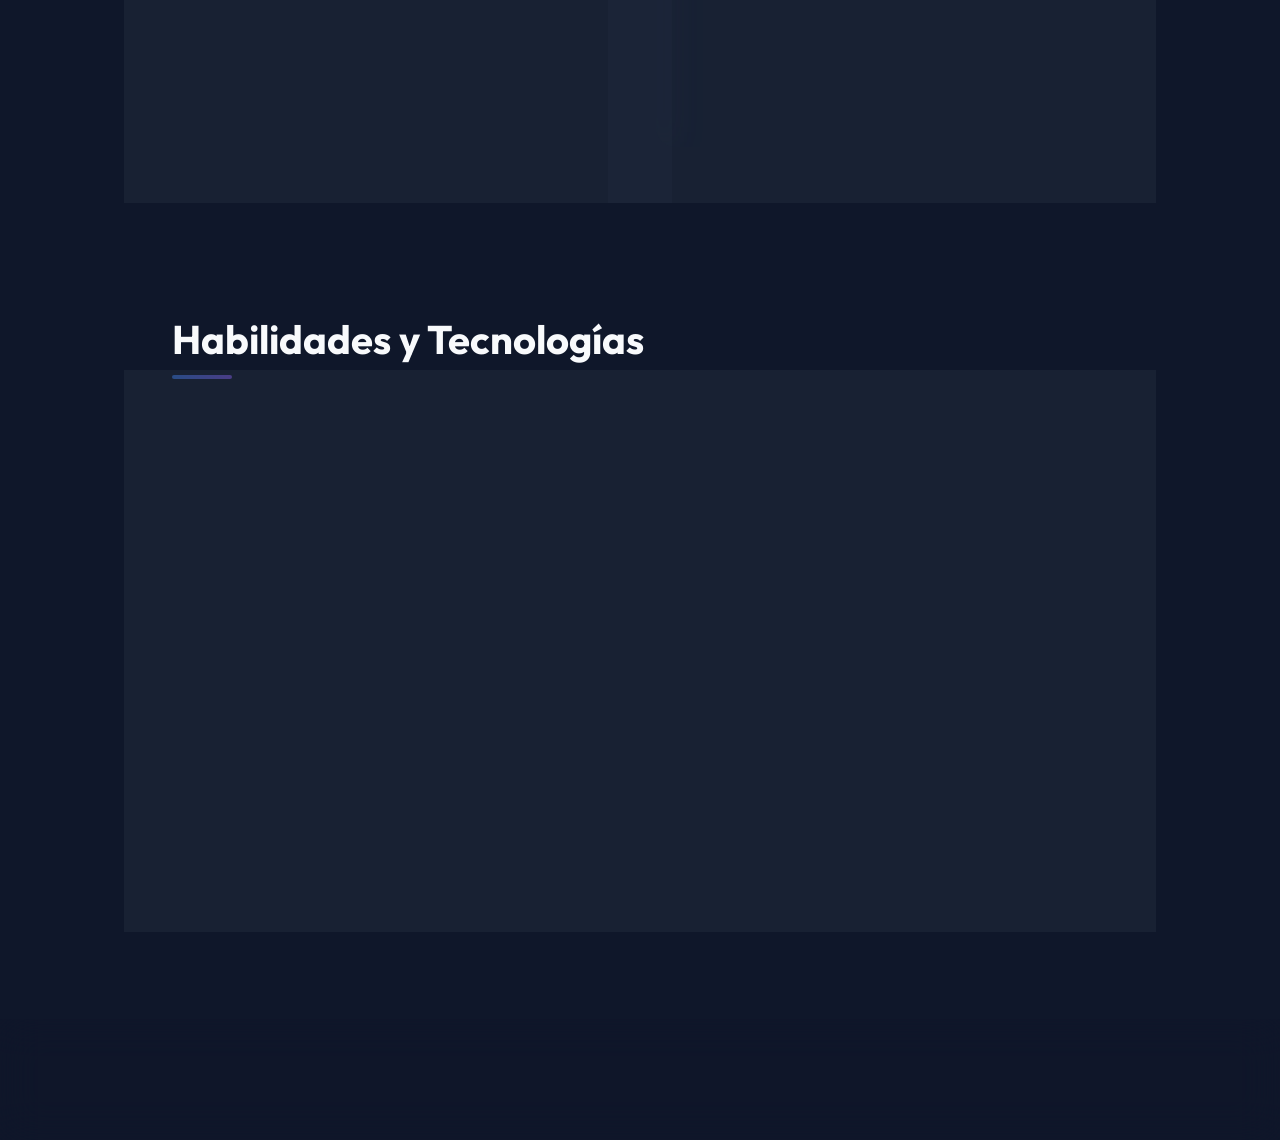
==== commit 508cab4c: "update exp, study" ====
--- a/index.html
+++ b/index.html
@@ -25,7 +25,7 @@
     <!-- Navegación con efecto "glassmorphism" (vidrio difuminado) -->
     <header class="glass-header">
         <nav>
-            <div class="logo"><a href="#">DM.</a></div>
+            <div class="logo"><a href="#"><img src="/img/DM_logo.png" alt="Logo"></a></div>
             <ul class="nav-links">
                 <li><a href="#about">Sobre Mí</a></li>
                 <li><a href="#experience">Experiencia</a></li>
@@ -182,6 +182,28 @@
                 </div>
                 <!-- Tarjeta 2 -->
                 <div class="glass-card hover-lift">
+                    <i class="fas fa-graduation-cap card-icon"></i>
+                    <h3>Auxiliar Cualificado Administrativo Contable</h3>
+                    <h4>Escuela Técnica Domingo Arena</h4>
+                    <span class="date">2024</span>
+                    <p>Desarrollé competencias en gestión administrativa y contable, incluyendo el manejo de libros
+                        contables, liquidación de haberes, facturación y gestión de documentación comercial. Adquirí
+                        habilidades en el uso de herramientas de oficina y sistemas de gestión para optimizar procesos
+                        administrativos.</p>
+                </div>
+                <!-- Tarjeta 3 -->
+                <div class="glass-card hover-lift">
+                    <i class="fas fa-graduation-cap card-icon"></i>
+                    <h3>Auxiliar en Comercio y Logística</h3>
+                    <h4>Escuela Técnica Domingo Arena</h4>
+                    <span class="date">2025</span>
+                    <p>Adquirí conocimientos especializados en la gestión de flujos de mercancías, control de
+                        inventarios y procesos de distribución. Me capacité en la optimización de la cadena de
+                        suministro, gestión de almacenes y normativa de comercio exterior, utilizando herramientas
+                        tecnológicas para mejorar la eficiencia operativa.</p>
+                </div>
+                <!-- Tarjeta 4 -->
+                <div class="glass-card hover-lift">
                     <i class="fas fa-certificate card-icon"></i>
                     <h3>Certificación en Desarrollo de Aplicaciones Web</h3>
                     <h4>FINEST</h4>
--- a/css/style.css
+++ b/css/style.css
@@ -197,12 +197,9 @@
     margin: 0 auto;
 }
 
-.logo a {
-    text-decoration: none;
-    font-size: 1.8rem;
-    font-weight: 800;
-    color: var(--text-main);
-    letter-spacing: 1px;
+.logo a img{
+    height: 50px;
+    width: auto;
 }
 
 .nav-links {
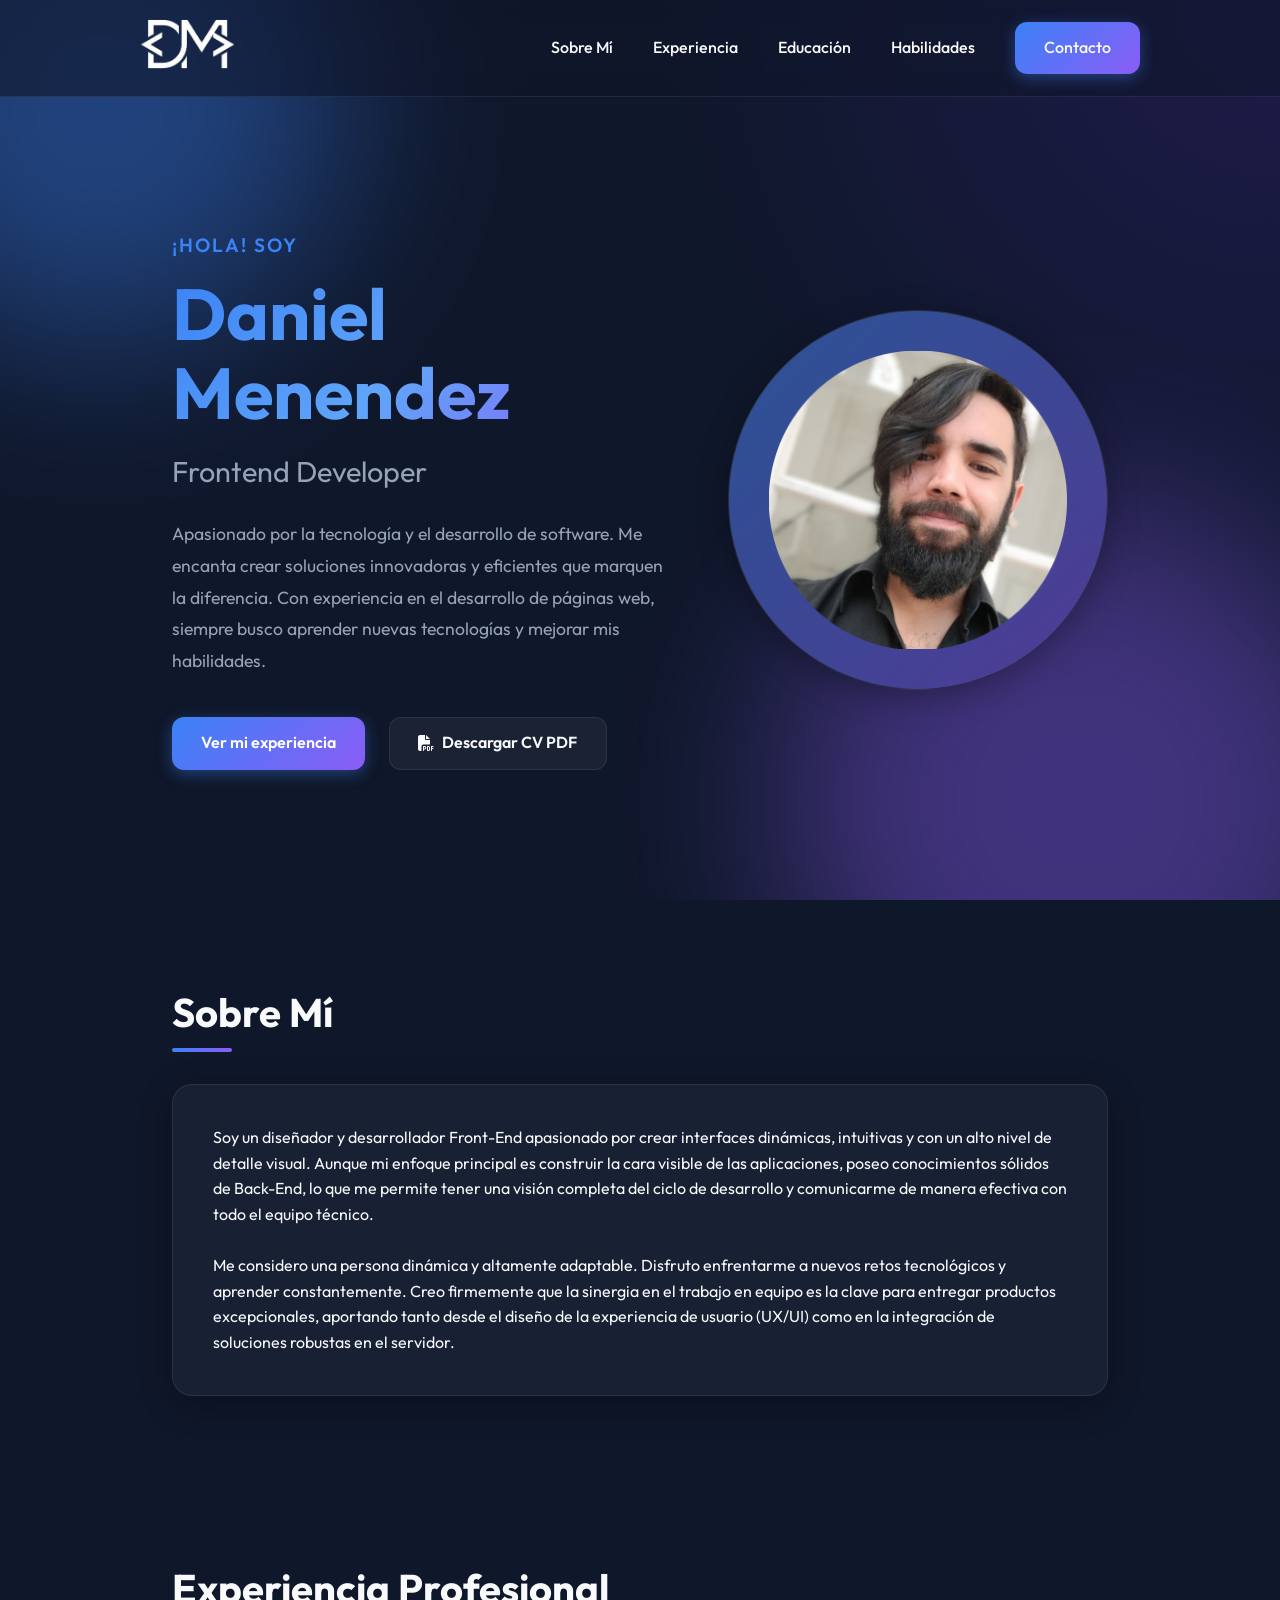
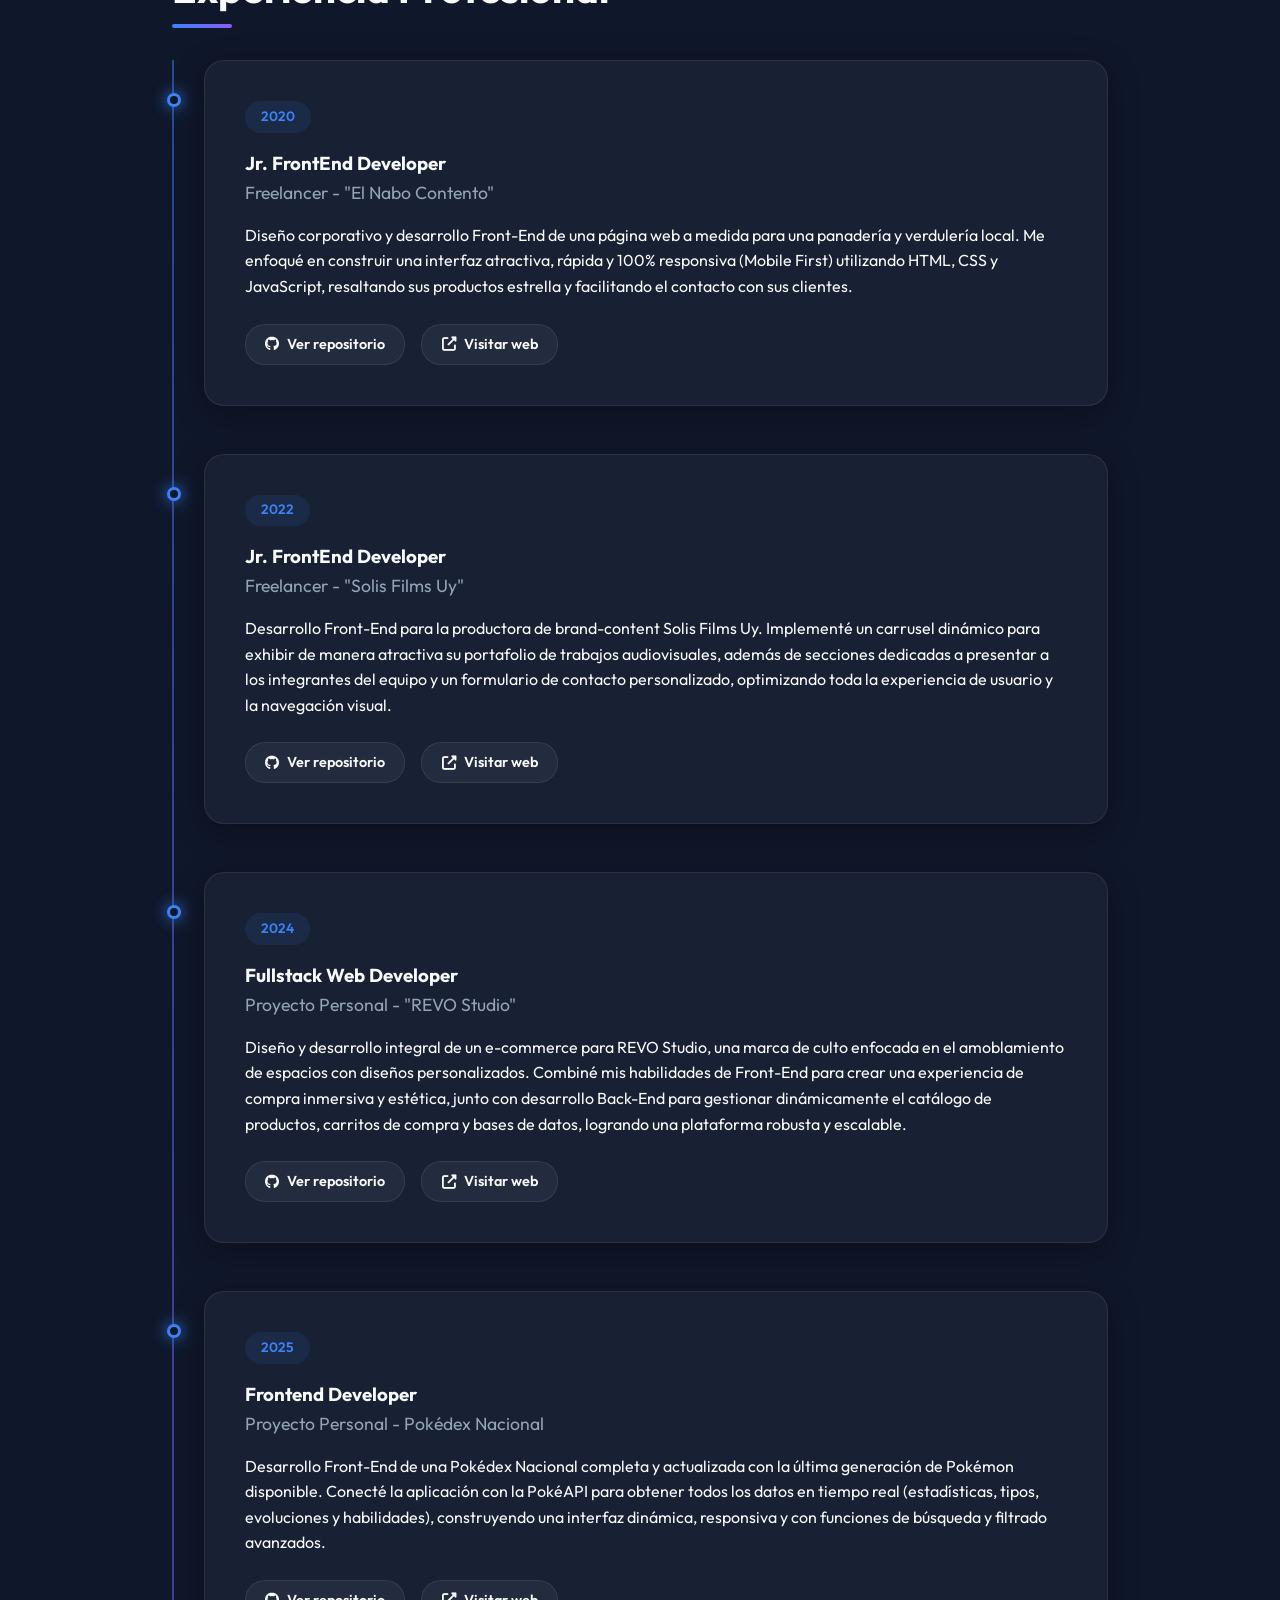
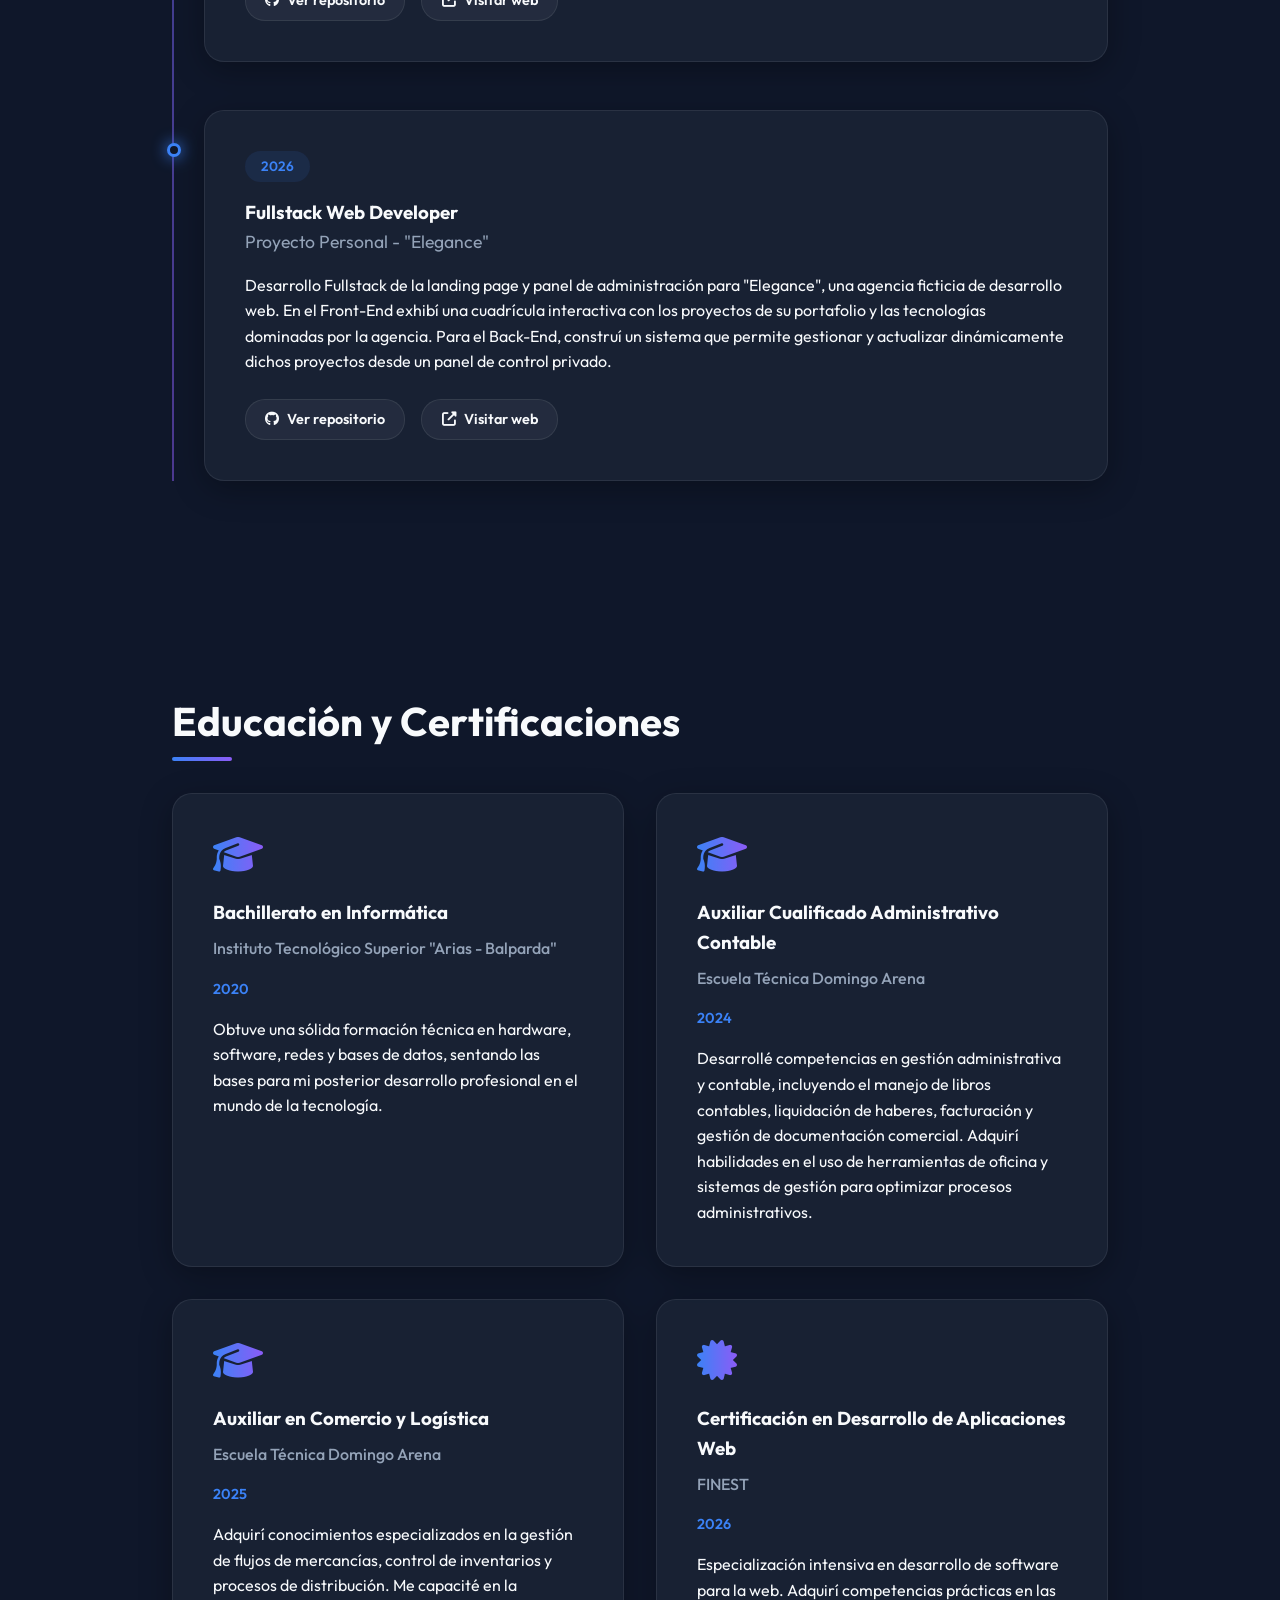
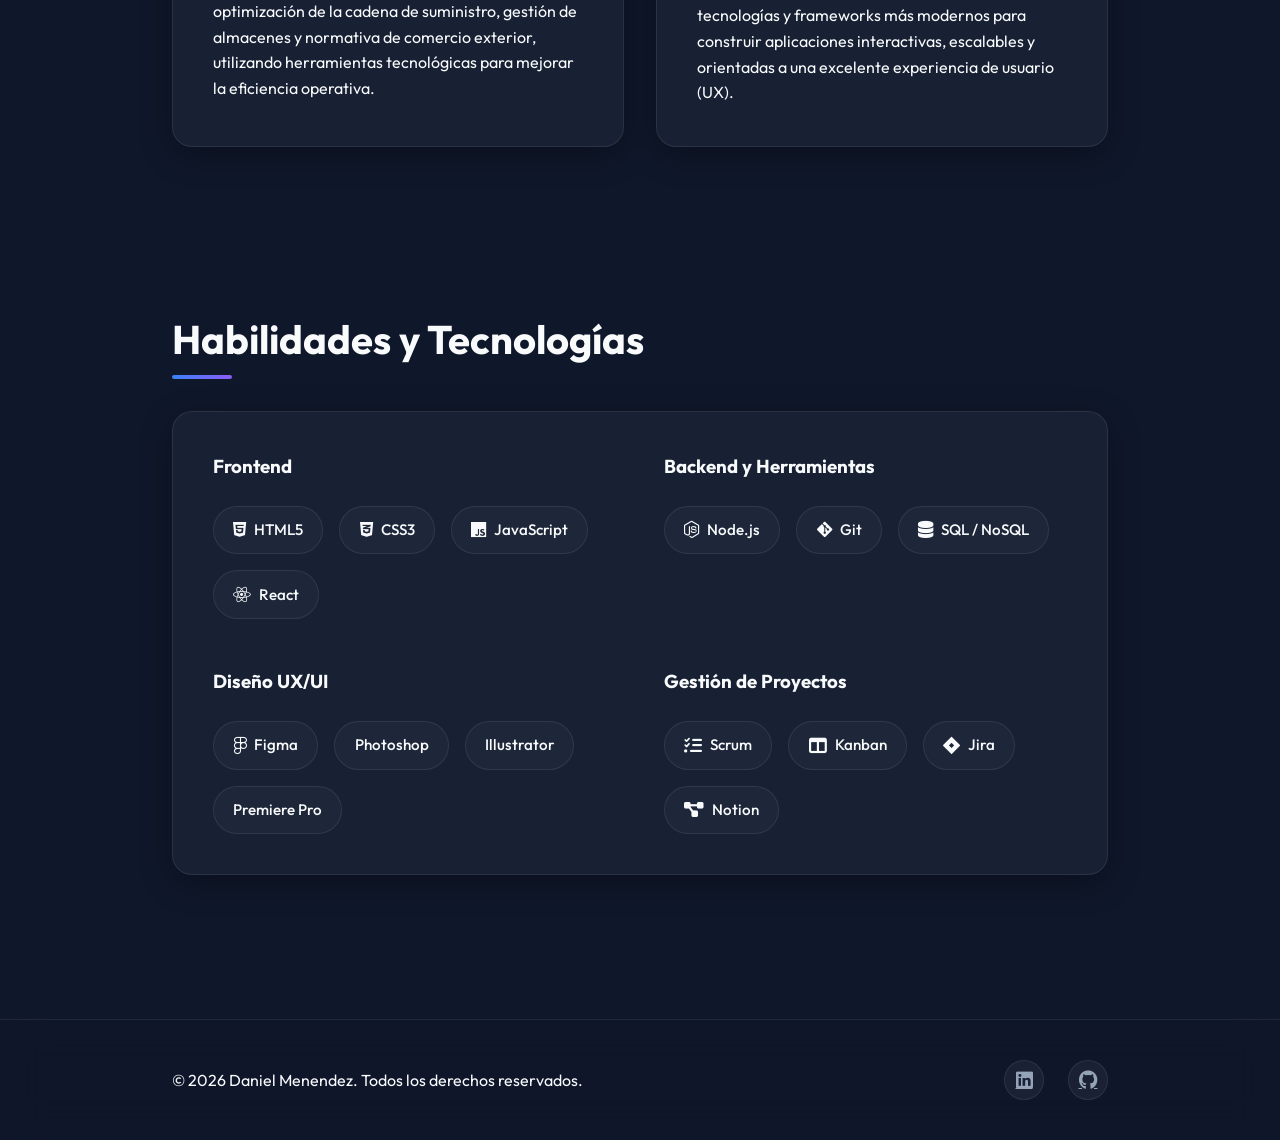
==== commit 4ba9cdca: "update logo" ====
--- a/index.html
+++ b/index.html
@@ -12,7 +12,7 @@
     <!-- Iconos de FontAwesome -->
     <link rel="stylesheet" href="https://cdnjs.cloudflare.com/ajax/libs/font-awesome/6.4.0/css/all.min.css">
     <!-- Tu archivo CSS -->
-    <link rel="stylesheet" href="css/style.css">
+    <link rel="stylesheet" href="public/css/style.css">
 </head>
 
 <body>
@@ -25,7 +25,7 @@
     <!-- Navegación con efecto "glassmorphism" (vidrio difuminado) -->
     <header class="glass-header">
         <nav>
-            <div class="logo"><a href="#"><img src="/img/DM_logo.png" alt="Logo"></a></div>
+            <div class="logo"><a href="#"><img src="public/img/DM_logo.png" alt="Logo"></a></div>
             <ul class="nav-links">
                 <li><a href="#about">Sobre Mí</a></li>
                 <li><a href="#experience">Experiencia</a></li>
@@ -48,11 +48,11 @@
                     aprender nuevas tecnologías y mejorar mis habilidades.</p>
                 <div class="hero-buttons">
                     <a href="#experience" class="btn-primary">Ver mi experiencia</a>
-                    <a href="docs/CV_Daniel_Menendez.pdf" class="btn-secondary" download><i class="fas fa-file-pdf"></i> Descargar CV PDF</a>
+                    <a href="public/docs/CV_Daniel_Menendez.pdf" class="btn-secondary" download><i class="fas fa-file-pdf"></i> Descargar CV PDF</a>
                 </div>
             </div>
             <div class="hero-image glass-card hover-lift">
-                <img src="img/cv.png" alt="Foto">
+                <img src="public/img/cv.png" alt="Foto">
                 <!-- <i class="fas fa-user-circle"></i> -->
             </div>
         </section>
--- a/public/css/style.css
+++ b/public/css/style.css
@@ -0,0 +1,801 @@
+/* VARIABLES GLOBALES Y TEMA OSCURO (DARK MODE) */
+:root {
+    --bg-color: #0f172a;       /* Slate 900 de Tailwind */
+    --text-main: #f8fafc;      /* Slate 50 */
+    --text-muted: #94a3b8;     /* Slate 400 */
+    
+    /* Colores Principales (Gradients) */
+    --primary: #3b82f6;        /* Azul brillante */
+    --secondary: #8b5cf6;      /* Violeta profundo */
+    
+    /* Variables de Glassmorphism (Efecto Vidrio) */
+    --glass-bg: rgba(30, 41, 59, 0.6);
+    --glass-border: rgba(255, 255, 255, 0.08);
+    --glass-shadow: 0 8px 32px 0 rgba(0, 0, 0, 0.3);
+}
+
+/* RESET GENERAL */
+* {
+    margin: 0;
+    padding: 0;
+    box-sizing: border-box;
+    font-family: 'Outfit', sans-serif;
+}
+
+html {
+    scroll-behavior: smooth; /* Transición de scroll suave */
+    scroll-padding-top: 100px; /* Evita que el menú fijo tape el título al llegar a la sección */
+}
+
+body {
+    background-color: var(--bg-color);
+    color: var(--text-main);
+    line-height: 1.6;
+    overflow-x: hidden;      /* Evitar scroll horizontal por animaciones */
+}
+
+/* EFECTOS DE FONDO (Manchas de color animadas) */
+.background-effects {
+    position: fixed;
+    top: 0;
+    left: 0;
+    width: 100vw;
+    height: 100vh;
+    z-index: -1;
+    overflow: hidden;
+    background: radial-gradient(circle at top right, #1e1b4b 0%, var(--bg-color) 40%);
+}
+
+.blob {
+    position: absolute;
+    border-radius: 50%;
+    filter: blur(90px);
+    opacity: 0.4;
+    animation: floatBlob 15s infinite alternate ease-in-out;
+}
+
+.blob-1 {
+    width: 500px;
+    height: 500px;
+    background: var(--primary);
+    top: -150px;
+    left: -150px;
+}
+
+.blob-2 {
+    width: 600px;
+    height: 600px;
+    background: var(--secondary);
+    bottom: -200px;
+    right: -100px;
+    animation-delay: -5s;
+    animation-direction: alternate-reverse;
+}
+
+@keyframes floatBlob {
+    0% { transform: translate(0, 0) scale(1); }
+    100% { transform: translate(80px, 80px) scale(1.1); }
+}
+
+/* TIPOGRAFÍA Y DECORACIONES */
+h1, h2, h3, h4 {
+    color: var(--text-main);
+    font-weight: 700;
+}
+
+.gradient-text {
+    background: linear-gradient(135deg, var(--primary), #60a5fa, var(--secondary));
+    -webkit-background-clip: text;
+    background-clip: text;
+    color: transparent;
+    display: inline-block;
+}
+
+.section-title {
+    font-size: 2.5rem;
+    margin-bottom: 2.5rem;
+    position: relative;
+    display: inline-block;
+}
+
+.section-title::after {
+    content: '';
+    position: absolute;
+    bottom: -8px;
+    left: 0;
+    width: 60px;
+    height: 4px;
+    background: linear-gradient(to right, var(--primary), var(--secondary));
+    border-radius: 2px;
+}
+
+/* ESTRUCTURAS PRINCIPALES DEL LAYOUT */
+main {
+    max-width: 1000px;
+    margin: 0 auto;
+    padding: 0 2rem;
+    padding-top: 100px; /* Espacio para el header fijo */
+}
+
+.section {
+    padding: 5rem 0;
+}
+
+/* EFECTOS GLASSMORPHISM */
+.glass-header {
+    position: fixed;
+    top: 0;
+    left: 0;
+    width: 100%;
+    background: rgba(15, 23, 42, 0.6); /* Transparente */
+    backdrop-filter: blur(12px);      /* Efecto desenfoque */
+    -webkit-backdrop-filter: blur(12px);
+    border-bottom: 1px solid var(--glass-border);
+    z-index: 1000;
+    padding: 1.2rem 2rem;
+}
+
+.glass-card {
+    background: var(--glass-bg);
+    backdrop-filter: blur(16px);
+    -webkit-backdrop-filter: blur(16px);
+    border: 1px solid var(--glass-border);
+    border-radius: 20px;
+    box-shadow: var(--glass-shadow);
+    padding: 2.5rem;
+    transition: transform 0.3s ease, box-shadow 0.3s ease, border 0.3s ease;
+}
+
+.hover-lift:hover {
+    transform: translateY(-8px);
+    box-shadow: 0 15px 40px rgba(0, 0, 0, 0.4), 0 0 20px rgba(59, 130, 246, 0.1);
+    border: 1px solid rgba(255, 255, 255, 0.2);
+}
+
+/* BOTONES GLOBALES */
+.btn-primary, .btn-secondary {
+    display: inline-flex;
+    align-items: center;
+    gap: 0.5rem;
+    padding: 0.8rem 1.8rem;
+    border-radius: 12px;
+    font-weight: 600;
+    text-decoration: none;
+    transition: all 0.3s ease;
+    cursor: pointer;
+}
+
+.btn-primary {
+    background: linear-gradient(135deg, var(--primary), var(--secondary));
+    color: #fff;
+    border: none;
+    box-shadow: 0 4px 15px rgba(59, 130, 246, 0.4);
+}
+
+.btn-primary:hover {
+    transform: translateY(-3px);
+    box-shadow: 0 8px 25px rgba(59, 130, 246, 0.6);
+}
+
+.btn-secondary {
+    background: rgba(255, 255, 255, 0.05);
+    color: var(--text-main);
+    border: 1px solid var(--glass-border);
+}
+
+.btn-secondary:hover {
+    background: rgba(255, 255, 255, 0.1);
+    border-color: rgba(255, 255, 255, 0.2);
+}
+
+/* NAV / HEADER */
+nav {
+    display: flex;
+    justify-content: space-between;
+    align-items: center;
+    max-width: 1000px;
+    margin: 0 auto;
+}
+
+.logo a img{
+    height: 50px;
+    width: auto;
+}
+
+.nav-links {
+    list-style: none;
+    display: flex;
+    gap: 2.5rem;
+    align-items: center;
+}
+
+.nav-links a {
+    text-decoration: none;
+    color: var(--text-main);
+    font-weight: 500;
+    font-size: 1rem;
+    transition: color 0.3s ease;
+}
+
+.nav-links a:not(.btn-primary):hover {
+    color: var(--primary);
+}
+
+/* HERO SECTION */
+.hero {
+    display: flex;
+    align-items: center;
+    justify-content: space-between;
+    min-height: calc(100vh - 100px);
+    gap: 4rem;
+}
+
+.hero-content {
+    flex: 1;
+}
+
+.greeting {
+    font-size: 1.2rem;
+    color: var(--primary);
+    font-weight: 600;
+    display: block;
+    margin-bottom: 0.8rem;
+    letter-spacing: 2px;
+    text-transform: uppercase;
+}
+
+.hero h1 {
+    font-size: 4.5rem;
+    line-height: 1.1;
+    margin-bottom: 1rem;
+}
+
+.subtitle {
+    font-size: 1.8rem;
+    color: var(--text-muted);
+    font-weight: 400;
+    margin-bottom: 1.5rem;
+}
+
+.hero p {
+    color: var(--text-muted);
+    font-size: 1.1rem;
+    margin-bottom: 2.5rem;
+    max-width: 550px;
+    line-height: 1.8;
+}
+
+.hero-buttons {
+    display: flex;
+    gap: 1.5rem;
+    flex-wrap: wrap;
+}
+
+/* Imagen del Hero (Placeholder para tu foto) */
+.hero-image {
+    width: 380px;
+    height: 380px;
+    border-radius: 50%;
+    display: flex;
+    align-items: center;
+    justify-content: center;
+    background: linear-gradient(145deg, rgba(30, 41, 59, 0.8), rgba(15, 23, 42, 0.9));
+    animation: floatDevice 6s ease-in-out infinite;
+    position: relative;
+    overflow: hidden;
+}
+
+.hero-image i {
+    font-size: 18rem;
+    color: var(--glass-border);
+}
+
+/* Efecto anillo para la imagen */
+.hero-image::before {
+    content: '';
+    position: absolute;
+    inset: -2px;
+    border-radius: 50%;
+    background: linear-gradient(135deg, var(--primary), var(--secondary));
+    z-index: -1;
+    opacity: 0.5;
+}
+
+@keyframes floatDevice {
+    0% { transform: translateY(0px); }
+    50% { transform: translateY(-20px); }
+    100% { transform: translateY(0px); }
+}
+
+.hero-image img {
+    width: 100%;
+    height: 100%;
+    object-fit: cover;
+}
+
+/* TIMELINE (Línea de tiempo de experiencia) */
+.timeline {
+    position: relative;
+    padding-left: 2rem;
+}
+
+.timeline::before {
+    content: '';
+    position: absolute;
+    left: 0;
+    top: 0;
+    height: 100%;
+    width: 2px;
+    background: linear-gradient(to bottom, var(--primary), var(--secondary));
+    opacity: 0.5;
+}
+
+.timeline-item {
+    position: relative;
+    margin-bottom: 3rem;
+}
+
+.timeline-dot {
+    position: absolute;
+    left: -2.35rem; /* Ajustado para alinearse a la línea */
+    top: 2rem;
+    width: 14px;
+    height: 14px;
+    background: var(--bg-color);
+    border: 3px solid var(--primary);
+    border-radius: 50%;
+    box-shadow: 0 0 15px var(--primary);
+    z-index: 2;
+}
+
+.timeline-date {
+    display: inline-block;
+    color: var(--primary);
+    background: rgba(59, 130, 246, 0.1);
+    padding: 0.3rem 1rem;
+    border-radius: 20px;
+    font-weight: 600;
+    font-size: 0.85rem;
+    margin-bottom: 1rem;
+}
+
+.timeline-company {
+    color: var(--text-muted);
+    font-size: 1.1rem;
+    font-weight: 400;
+    margin-bottom: 1rem;
+}
+
+.experience-links {
+    display: flex;
+    gap: 1rem;
+    flex-wrap: wrap;
+    margin-top: 1.5rem;
+}
+
+.github-link, .web-link {
+    display: inline-flex;
+    align-items: center;
+    gap: 0.5rem;
+    padding: 0.5rem 1.2rem;
+    border-radius: 20px;
+    font-size: 0.9rem;
+    font-weight: 600;
+    text-decoration: none;
+    color: var(--text-main);
+    background: rgba(255, 255, 255, 0.05);
+    border: 1px solid var(--glass-border);
+    transition: all 0.3s ease;
+}
+
+.github-link:hover {
+    background: #24292e;
+    border-color: #24292e;
+    color: #fff;
+    transform: translateY(-2px);
+    box-shadow: 0 5px 15px rgba(0, 0, 0, 0.4);
+}
+
+.web-link:hover {
+    background: var(--primary);
+    border-color: var(--primary);
+    color: #fff;
+    transform: translateY(-2px);
+    box-shadow: 0 5px 15px rgba(59, 130, 246, 0.4);
+}
+
+/* CARDS GRID (Educación / Certificados) */
+.grid-cards {
+    display: grid;
+    grid-template-columns: repeat(auto-fit, minmax(320px, 1fr));
+    gap: 2rem;
+}
+
+.card-icon {
+    font-size: 2.5rem;
+    background: linear-gradient(to right, var(--primary), var(--secondary));
+    -webkit-background-clip: text;
+    background-clip: text;
+    color: transparent;
+    margin-bottom: 1.5rem;
+    display: inline-block;
+}
+
+.grid-cards h3 {
+    margin-bottom: 0.5rem;
+}
+
+.grid-cards h4 {
+    color: var(--text-muted);
+    font-weight: 500;
+}
+
+.grid-cards .date {
+    display: block;
+    color: var(--primary);
+    font-size: 0.9rem;
+    font-weight: 600;
+    margin: 1rem 0;
+}
+
+/* SKILLS Y HABILIDADES */
+.skills-container {
+    display: grid;
+    grid-template-columns: 1fr 1fr;
+    gap: 3rem;
+}
+
+.skill-category h3 {
+    margin-bottom: 1.5rem;
+    color: var(--text-main);
+    display: flex;
+    align-items: center;
+    gap: 10px;
+}
+
+.skill-tags {
+    display: flex;
+    flex-wrap: wrap;
+    gap: 1rem;
+}
+
+.skill-tag {
+    background: rgba(255, 255, 255, 0.03);
+    border: 1px solid var(--glass-border);
+    padding: 0.7rem 1.2rem;
+    border-radius: 30px;
+    font-size: 0.95rem;
+    font-weight: 500;
+    transition: all 0.3s ease;
+    display: flex;
+    align-items: center;
+    gap: 8px;
+    cursor: default;
+}
+
+.skill-tag i {
+    font-size: 1.1rem;
+}
+
+.skill-tag:hover {
+    background: var(--primary);
+    color: white;
+    border-color: var(--primary);
+    transform: translateY(-2px);
+    box-shadow: 0 5px 15px rgba(59, 130, 246, 0.4);
+}
+
+/* POPUP FLOTANTE DE SKILLS */
+.skill-popup {
+    position: fixed;
+    z-index: 9999;
+    max-width: 280px;
+    background: rgba(15, 23, 42, 0.92);
+    backdrop-filter: blur(20px);
+    -webkit-backdrop-filter: blur(20px);
+    border: 1px solid rgba(59, 130, 246, 0.4);
+    border-radius: 14px;
+    padding: 1.2rem 1.5rem 1rem 1.5rem;
+    box-shadow: 0 10px 40px rgba(0,0,0,0.5), 0 0 20px rgba(59, 130, 246, 0.15);
+    color: var(--text-main);
+    font-size: 0.95rem;
+    line-height: 1.6;
+    pointer-events: none;       /* invisible to mouse by default */
+    opacity: 0;
+    transform: translateY(6px) scale(0.97);
+    transition: opacity 0.2s ease, transform 0.2s ease;
+}
+
+.skill-popup.active {
+    opacity: 1;
+    transform: translateY(0) scale(1);
+    pointer-events: auto;       /* re-enables mouse so the user can click the X */
+}
+
+.skill-popup-close {
+    position: absolute;
+    top: 0.5rem;
+    right: 0.7rem;
+    background: none;
+    border: none;
+    color: var(--text-muted);
+    font-size: 1.3rem;
+    cursor: pointer;
+    line-height: 1;
+    padding: 0;
+    transition: color 0.2s ease;
+}
+
+.skill-popup-close:hover {
+    color: var(--text-main);
+}
+
+/* FOOTER */
+.glass-footer {
+    background: rgba(15, 23, 42, 0.6);
+    backdrop-filter: blur(20px);
+    border-top: 1px solid var(--glass-border);
+    padding: 2.5rem 0;
+    margin-top: 4rem;
+}
+
+.footer-content {
+    max-width: 1000px;
+    margin: 0 auto;
+    padding: 0 2rem;
+    display: flex;
+    justify-content: space-between;
+    align-items: center;
+}
+
+.social-links {
+    display: flex;
+    gap: 1.5rem;
+}
+
+.social-links a {
+    display: flex;
+    align-items: center;
+    justify-content: center;
+    width: 40px;
+    height: 40px;
+    border-radius: 50%;
+    background: rgba(255, 255, 255, 0.05);
+    color: var(--text-muted);
+    font-size: 1.2rem;
+    transition: all 0.3s ease;
+    border: 1px solid var(--glass-border);
+}
+
+.social-links a:hover {
+    color: white;
+    background: var(--primary);
+    border-color: var(--primary);
+    transform: translateY(-3px);
+}
+
+/* ANIMACIONES (Aparición al cargar página) */
+.fade-in {
+    opacity: 0;
+    animation: fadeInAnimation 1s ease forwards;
+}
+
+/* Escalando el delay de las animaciones para que aparezcan en cascada */
+#hero.fade-in { animation-delay: 0.2s; }
+#about.fade-in { animation-delay: 0.4s; }
+#experience.fade-in { animation-delay: 0.6s; }
+
+@keyframes fadeInAnimation {
+    from { opacity: 0; transform: translateY(30px); }
+    to { opacity: 1; transform: translateY(0); }
+}
+
+/* DISEÑO RESPONSIVO (MÓVILES Y TABLETS) */
+@media (max-width: 900px) {
+    .hero {
+        flex-direction: column;
+        text-align: center;
+        padding-top: 2rem;
+    }
+    
+    .hero-content {
+        order: 2;
+    }
+
+    .hero-image {
+        order: 1;
+        width: 250px;
+        height: 250px;
+    }
+
+    .hero-image i {
+        font-size: 12rem;
+    }
+
+    .hero h1 {
+        font-size: 3rem;
+    }
+
+    .subtitle {
+        font-size: 1.3rem;
+    }
+    
+    .section-title::after {
+        left: 50%;
+        transform: translateX(-50%);
+    }
+    
+    .hero p {
+        margin: 0 auto 2rem auto;
+    }
+    
+    .hero-buttons {
+        justify-content: center;
+    }
+    
+    .skills-container {
+        grid-template-columns: 1fr;
+    }
+}
+
+@media (max-width: 768px) {
+    .nav-links {
+        display: none; /* Idealmente aquí se colocaría un menú de hamburguesa, lo ocultamos temporalmente para no romper diseño en móvil en un layout base */
+    }
+    
+    .footer-content {
+        flex-direction: column;
+        gap: 1.5rem;
+        text-align: center;
+    }
+
+    nav {
+        justify-content: center;
+    }
+}
+
+/* --- ESTILOS DE LA PÁGINA DE CONTACTO --- */
+.contact-main {
+    display: flex;
+    flex-direction: column;
+    justify-content: flex-start;
+    min-height: calc(100vh - 100px);
+}
+
+.contact-section {
+    padding-top: 2rem;
+}
+
+.contact-subtitle {
+    margin-bottom: 3rem;
+    font-size: 1.15rem;
+    text-align: center;
+}
+
+.contact-container {
+    display: grid;
+    grid-template-columns: 1fr 1.5fr;
+    gap: 3rem;
+    text-align: left;
+}
+
+.contact-info {
+    display: flex;
+    flex-direction: column;
+    gap: 1.5rem;
+}
+
+.contact-info h3 {
+    font-size: 1.6rem;
+    color: var(--primary);
+    margin-bottom: 0.5rem;
+}
+
+.contact-info p {
+    color: var(--text-muted);
+}
+
+.info-list {
+    list-style: none;
+    display: flex;
+    flex-direction: column;
+    gap: 1.5rem;
+    margin-top: 1rem;
+}
+
+.info-list li {
+    display: flex;
+    align-items: center;
+    gap: 1.5rem;
+}
+
+.info-list i {
+    font-size: 1.5rem;
+    color: var(--text-main);
+    background: linear-gradient(135deg, var(--primary), var(--secondary));
+    width: 50px;
+    height: 50px;
+    display: flex;
+    align-items: center;
+    justify-content: center;
+    border-radius: 50%;
+    box-shadow: 0 4px 15px rgba(59, 130, 246, 0.4);
+}
+
+.info-list h4 {
+    color: var(--text-main);
+    font-size: 1.1rem;
+    margin-bottom: 0.2rem;
+}
+
+.info-list span, .info-list a {
+    color: var(--text-muted);
+    text-decoration: none;
+    transition: color 0.3s ease;
+}
+
+.info-list a:hover {
+    color: var(--primary);
+}
+
+.contact-socials {
+    margin-top: auto;
+    padding-top: 1.5rem;
+}
+
+.contact-form {
+    display: flex;
+    flex-direction: column;
+    gap: 1.5rem;
+}
+
+.form-group {
+    display: flex;
+    flex-direction: column;
+    gap: 0.5rem;
+}
+
+.form-group label {
+    font-weight: 500;
+    font-size: 0.95rem;
+    color: var(--text-muted);
+}
+
+.form-group input, 
+.form-group textarea {
+    background: rgba(15, 23, 42, 0.6);
+    border: 1px solid var(--glass-border);
+    border-radius: 12px;
+    padding: 1rem 1.2rem;
+    color: var(--text-main);
+    font-size: 1rem;
+    font-family: inherit;
+    transition: all 0.3s ease;
+}
+
+.form-group input:focus, 
+.form-group textarea:focus {
+    outline: none;
+    border-color: var(--primary);
+    box-shadow: 0 0 10px rgba(59, 130, 246, 0.2);
+    background: rgba(15, 23, 42, 0.8);
+}
+
+.form-group input::placeholder, 
+.form-group textarea::placeholder {
+    color: rgba(148, 163, 184, 0.4);
+}
+
+.form-submit {
+    margin-top: 1rem;
+    justify-content: center;
+    padding: 1rem;
+    font-size: 1.1rem;
+}
+
+/* Responsive para Contacto */
+@media (max-width: 900px) {
+    .contact-container {
+        grid-template-columns: 1fr;
+    }
+}
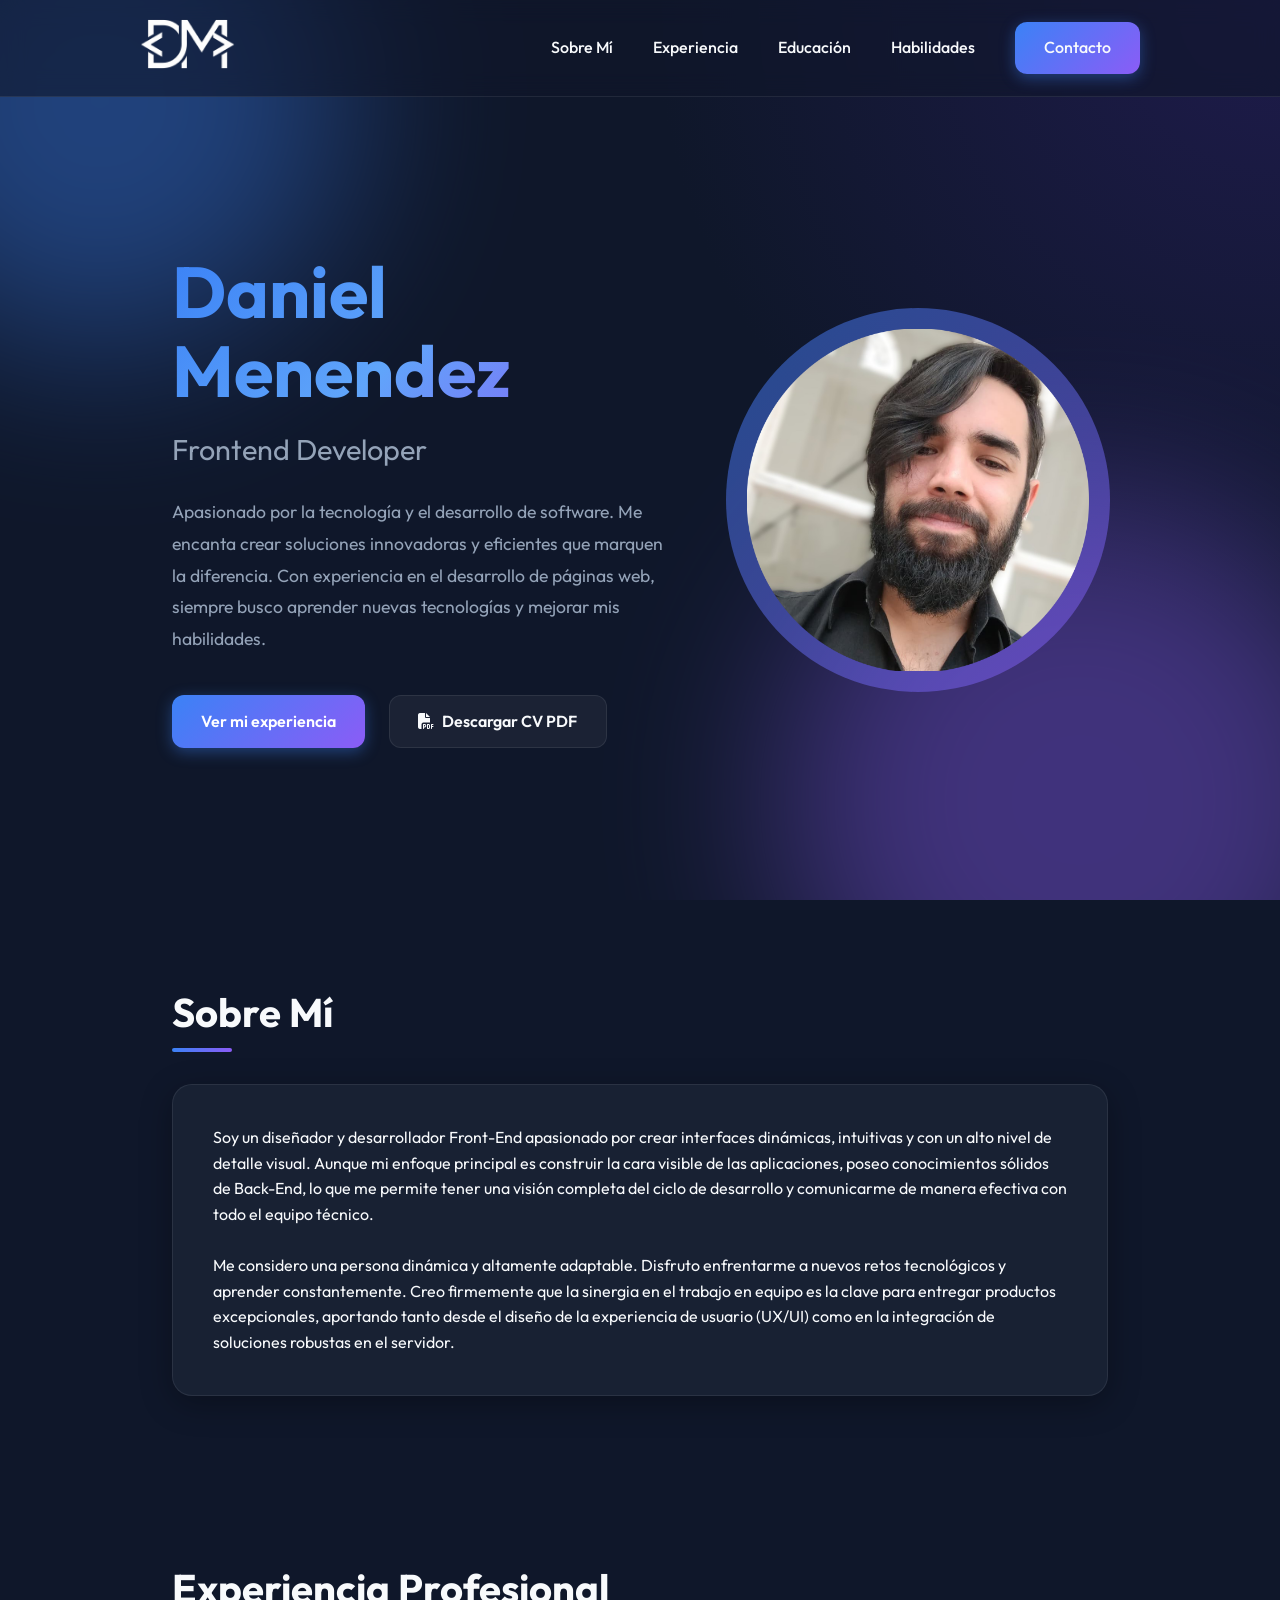
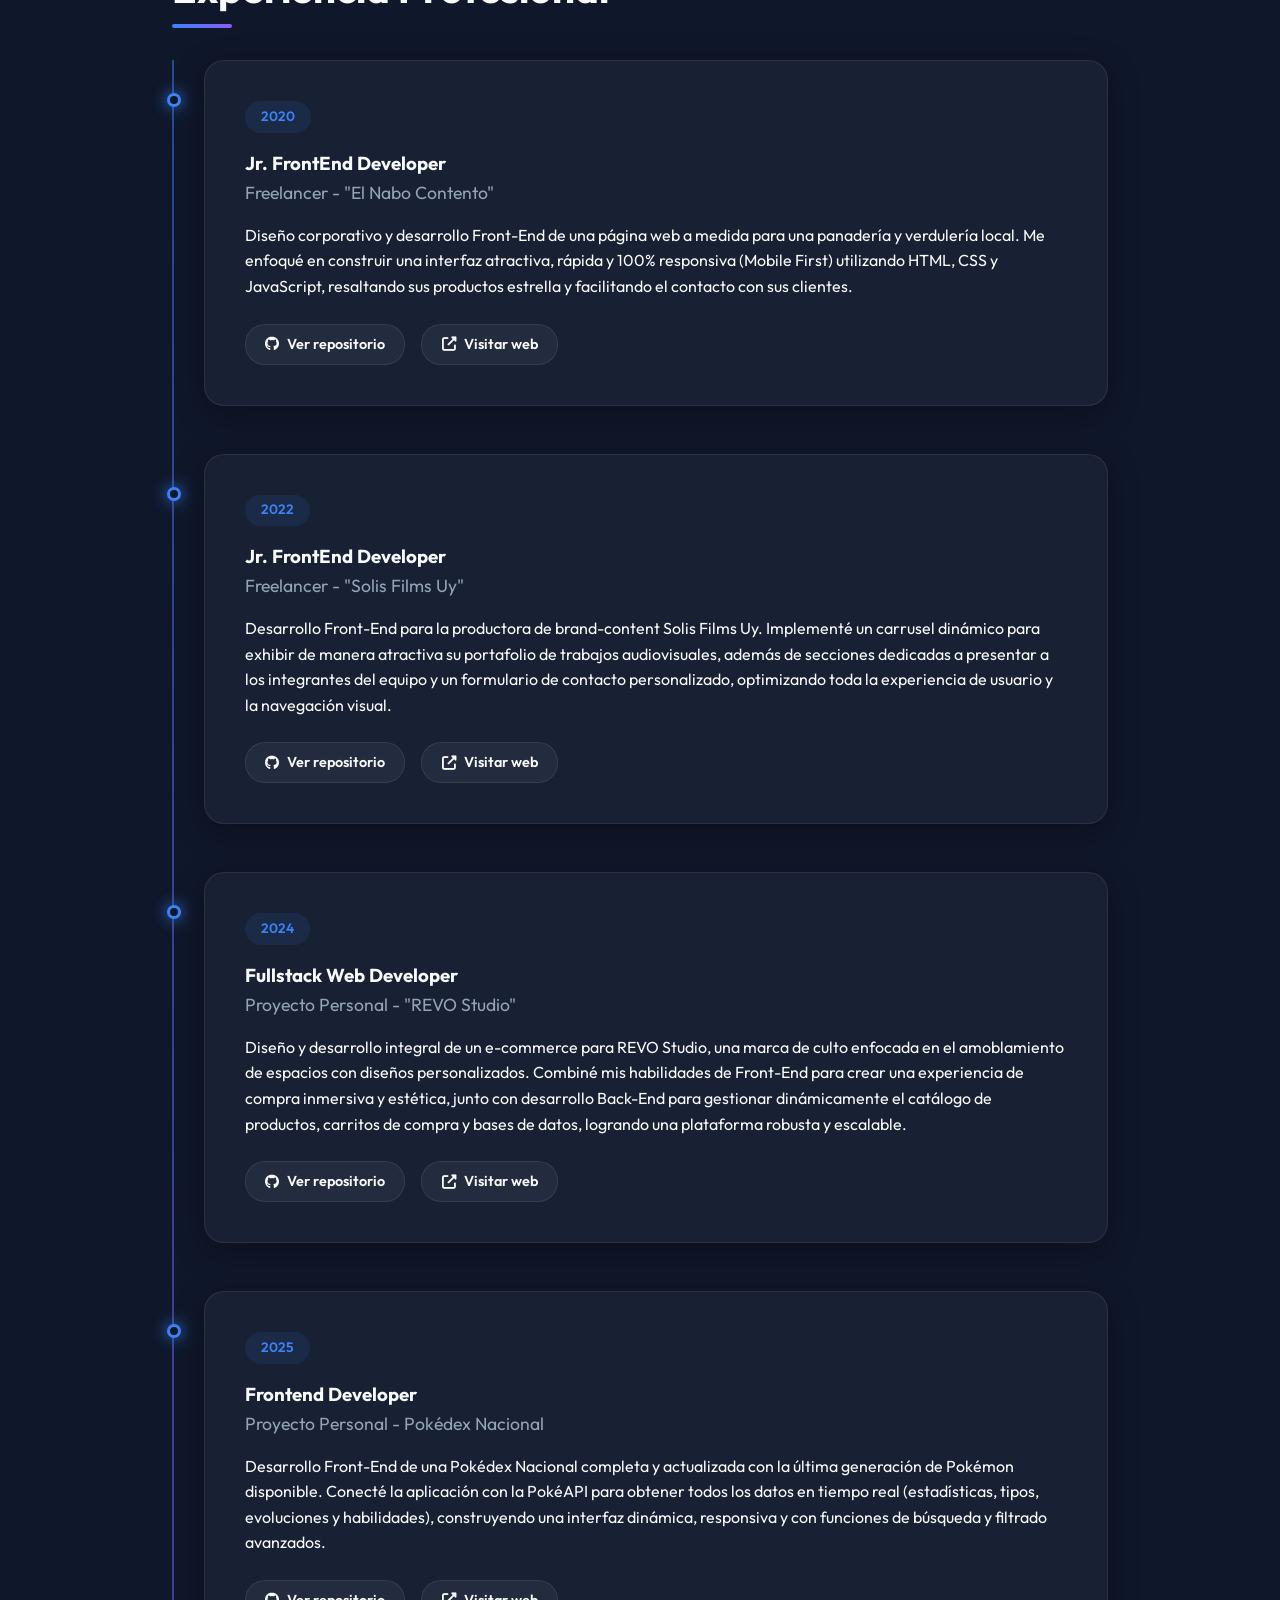
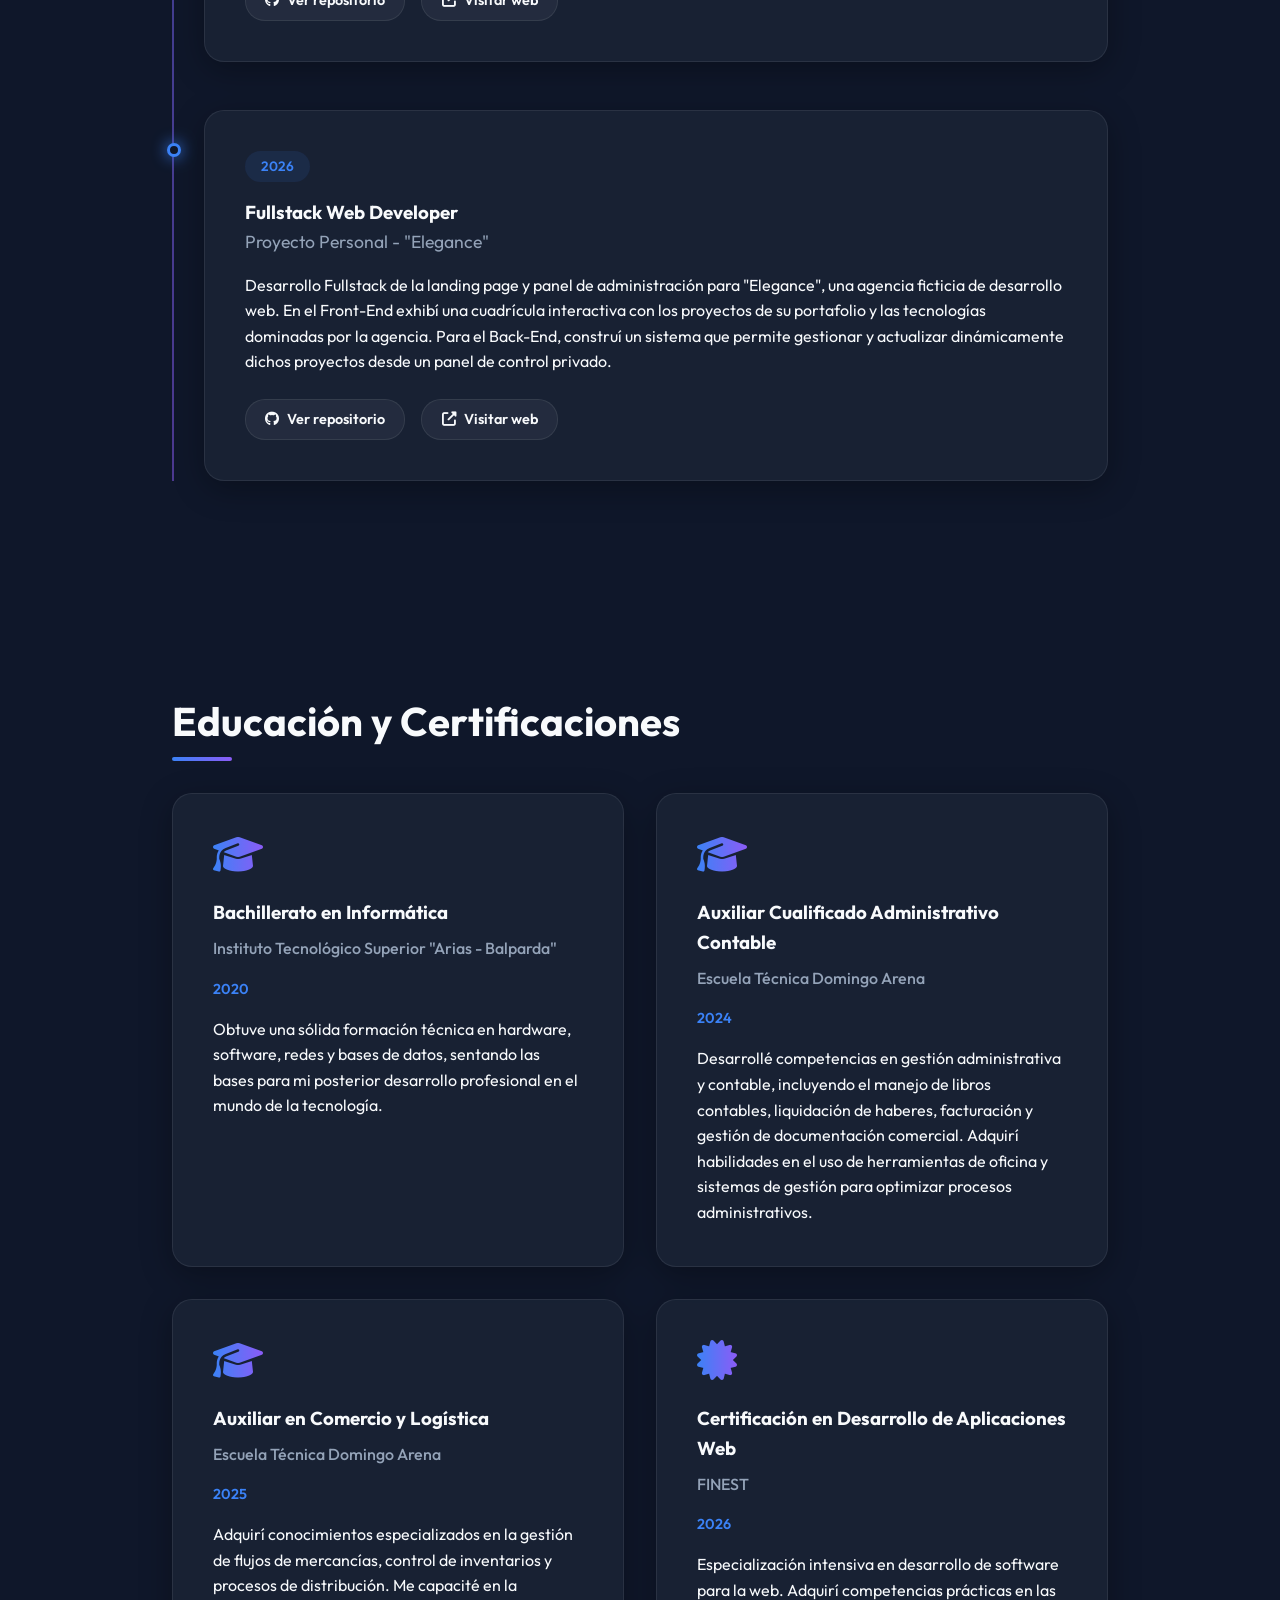
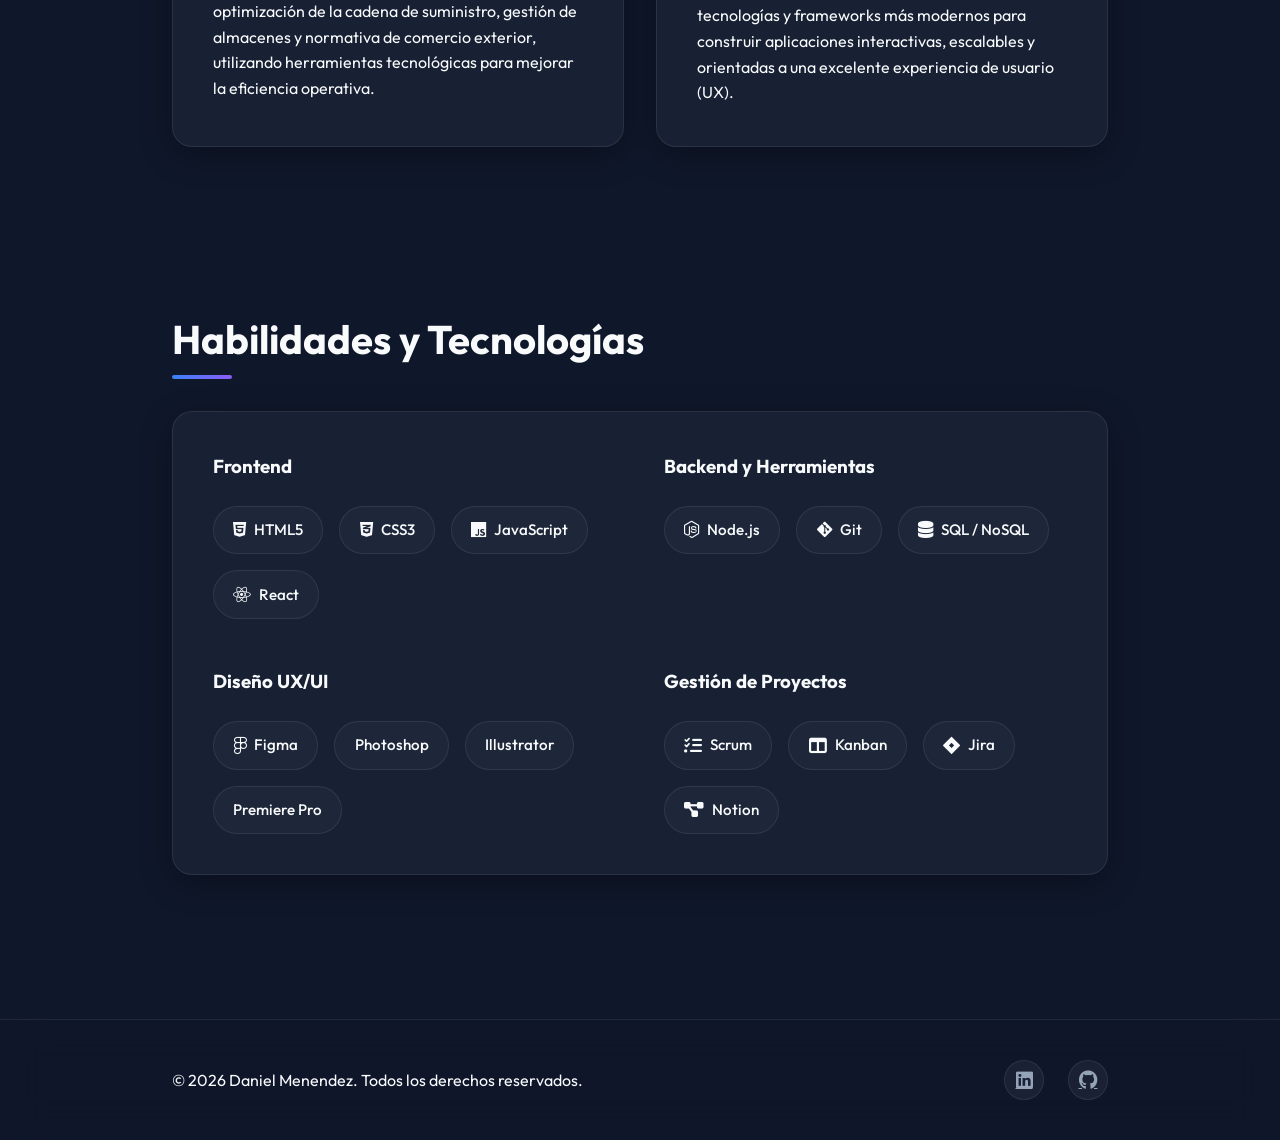
==== commit efb272bb: "add animation hero-image" ====
--- a/index.html
+++ b/index.html
@@ -26,6 +26,9 @@
     <header class="glass-header">
         <nav>
             <div class="logo"><a href="#"><img src="public/img/DM_logo.png" alt="Logo"></a></div>
+            <button class="menu-toggle" id="menu-toggle" aria-label="Abrir menú">
+                <i class="fas fa-bars"></i>
+            </button>
             <ul class="nav-links">
                 <li><a href="#about">Sobre Mí</a></li>
                 <li><a href="#experience">Experiencia</a></li>
@@ -40,7 +43,7 @@
         <!-- Sección Hero (Principal) -->
         <section id="hero" class="hero fade-in">
             <div class="hero-content">
-                <span class="greeting">¡Hola! Soy</span>
+                <!-- <span class="greeting">¡Hola! Soy</span> -->
                 <h1 class="gradient-text">Daniel Menendez</h1>
                 <h2 class="subtitle">Frontend Developer</h2>
                 <p>Apasionado por la tecnología y el desarrollo de software. Me encanta crear soluciones innovadoras y
@@ -51,7 +54,8 @@
                     <a href="public/docs/CV_Daniel_Menendez.pdf" class="btn-secondary" download><i class="fas fa-file-pdf"></i> Descargar CV PDF</a>
                 </div>
             </div>
-            <div class="hero-image glass-card hover-lift">
+            <div class="hero-image">
+                <div class="hero-image-border"></div>
                 <img src="public/img/cv.png" alt="Foto">
                 <!-- <i class="fas fa-user-circle"></i> -->
             </div>
@@ -375,6 +379,30 @@
             window.addEventListener('resize', function () {
                 if (activeTag) positionPopup(activeTag);
             });
+
+            // Lógica del Menú Móvil
+            const menuToggle = document.getElementById('menu-toggle');
+            const navLinks = document.querySelector('.nav-links');
+
+            if (menuToggle && navLinks) {
+                menuToggle.addEventListener('click', () => {
+                    navLinks.classList.toggle('active');
+                    const icon = menuToggle.querySelector('i');
+                    if (navLinks.classList.contains('active')) {
+                        icon.classList.replace('fa-bars', 'fa-times');
+                    } else {
+                        icon.classList.replace('fa-times', 'fa-bars');
+                    }
+                });
+
+                // Cerrar menú al hacer click en un enlace
+                document.querySelectorAll('.nav-links a').forEach(link => {
+                    link.addEventListener('click', () => {
+                        navLinks.classList.remove('active');
+                        menuToggle.querySelector('i').classList.replace('fa-times', 'fa-bars');
+                    });
+                });
+            }
         })();
     </script>
 </body>
--- a/public/css/style.css
+++ b/public/css/style.css
@@ -1,13 +1,18 @@
 /* VARIABLES GLOBALES Y TEMA OSCURO (DARK MODE) */
 :root {
-    --bg-color: #0f172a;       /* Slate 900 de Tailwind */
-    --text-main: #f8fafc;      /* Slate 50 */
-    --text-muted: #94a3b8;     /* Slate 400 */
-    
+    --bg-color: #0f172a;
+    /* Slate 900 de Tailwind */
+    --text-main: #f8fafc;
+    /* Slate 50 */
+    --text-muted: #94a3b8;
+    /* Slate 400 */
+
     /* Colores Principales (Gradients) */
-    --primary: #3b82f6;        /* Azul brillante */
-    --secondary: #8b5cf6;      /* Violeta profundo */
-    
+    --primary: #3b82f6;
+    /* Azul brillante */
+    --secondary: #8b5cf6;
+    /* Violeta profundo */
+
     /* Variables de Glassmorphism (Efecto Vidrio) */
     --glass-bg: rgba(30, 41, 59, 0.6);
     --glass-border: rgba(255, 255, 255, 0.08);
@@ -23,15 +28,18 @@
 }
 
 html {
-    scroll-behavior: smooth; /* Transición de scroll suave */
-    scroll-padding-top: 100px; /* Evita que el menú fijo tape el título al llegar a la sección */
+    scroll-behavior: smooth;
+    /* Transición de scroll suave */
+    scroll-padding-top: 100px;
+    /* Evita que el menú fijo tape el título al llegar a la sección */
 }
 
 body {
     background-color: var(--bg-color);
     color: var(--text-main);
     line-height: 1.6;
-    overflow-x: hidden;      /* Evitar scroll horizontal por animaciones */
+    overflow-x: hidden;
+    /* Evitar scroll horizontal por animaciones */
 }
 
 /* EFECTOS DE FONDO (Manchas de color animadas) */
@@ -73,12 +81,20 @@
 }
 
 @keyframes floatBlob {
-    0% { transform: translate(0, 0) scale(1); }
-    100% { transform: translate(80px, 80px) scale(1.1); }
+    0% {
+        transform: translate(0, 0) scale(1);
+    }
+
+    100% {
+        transform: translate(80px, 80px) scale(1.1);
+    }
 }
 
 /* TIPOGRAFÍA Y DECORACIONES */
-h1, h2, h3, h4 {
+h1,
+h2,
+h3,
+h4 {
     color: var(--text-main);
     font-weight: 700;
 }
@@ -114,7 +130,8 @@
     max-width: 1000px;
     margin: 0 auto;
     padding: 0 2rem;
-    padding-top: 100px; /* Espacio para el header fijo */
+    padding-top: 100px;
+    /* Espacio para el header fijo */
 }
 
 .section {
@@ -127,8 +144,10 @@
     top: 0;
     left: 0;
     width: 100%;
-    background: rgba(15, 23, 42, 0.6); /* Transparente */
-    backdrop-filter: blur(12px);      /* Efecto desenfoque */
+    background: rgba(15, 23, 42, 0.6);
+    /* Transparente */
+    backdrop-filter: blur(12px);
+    /* Efecto desenfoque */
     -webkit-backdrop-filter: blur(12px);
     border-bottom: 1px solid var(--glass-border);
     z-index: 1000;
@@ -147,13 +166,14 @@
 }
 
 .hover-lift:hover {
-    transform: translateY(-8px);
+    /* transform: translateY(-8px); */
     box-shadow: 0 15px 40px rgba(0, 0, 0, 0.4), 0 0 20px rgba(59, 130, 246, 0.1);
     border: 1px solid rgba(255, 255, 255, 0.2);
 }
 
 /* BOTONES GLOBALES */
-.btn-primary, .btn-secondary {
+.btn-primary,
+.btn-secondary {
     display: inline-flex;
     align-items: center;
     gap: 0.5rem;
@@ -184,6 +204,7 @@
 }
 
 .btn-secondary:hover {
+    transform: translateY(-3px);
     background: rgba(255, 255, 255, 0.1);
     border-color: rgba(255, 255, 255, 0.2);
 }
@@ -195,9 +216,11 @@
     align-items: center;
     max-width: 1000px;
     margin: 0 auto;
-}
-
-.logo a img{
+    position: relative;
+    /* Para posicionar el botón de menú */
+}
+
+.logo a img {
     height: 50px;
     width: auto;
 }
@@ -279,39 +302,75 @@
     display: flex;
     align-items: center;
     justify-content: center;
-    background: linear-gradient(145deg, rgba(30, 41, 59, 0.8), rgba(15, 23, 42, 0.9));
-    animation: floatDevice 6s ease-in-out infinite;
+    /* background: linear-gradient(145deg, rgba(30, 41, 59, 0.8), rgba(15, 23, 42, 0.9)); */
     position: relative;
-    overflow: hidden;
-}
-
-.hero-image i {
+    /* overflow: hidden; */
+}
+
+/* .hero-image:hover {
+    transform: scale(0.9);
+} */
+
+/* .hero-image i {
     font-size: 18rem;
     color: var(--glass-border);
-}
+} */
 
 /* Efecto anillo para la imagen */
 .hero-image::before {
     content: '';
+    position: fixed;
+    inset: -2px;
+    border-radius: 50%;
+    /* background: linear-gradient(135deg, var(--primary), var(--secondary)); */
+    z-index: -1;
+    opacity: 0.5;
+}
+
+@keyframes pulse {
+    0% {
+        transform: scale(0.95);
+        opacity: 0.5;
+        filter: brightness(1);
+        box-shadow: 0 0 15px var(--primary);
+    }
+
+    50% {
+        transform: scale(1);
+        opacity: 1;
+        filter: brightness(1.5);
+        box-shadow: 0 0 30px var(--primary);
+    }
+
+    100% {
+        transform: scale(0.95);
+        opacity: 0.5;
+        filter: brightness(1);
+        box-shadow: 0 0 15px var(--primary);
+    }
+}
+
+.hero-image-border {
     position: absolute;
     inset: -2px;
     border-radius: 50%;
     background: linear-gradient(135deg, var(--primary), var(--secondary));
     z-index: -1;
     opacity: 0.5;
-}
-
-@keyframes floatDevice {
-    0% { transform: translateY(0px); }
-    50% { transform: translateY(-20px); }
-    100% { transform: translateY(0px); }
+    animation: pulse 7s ease-out infinite;
 }
 
 .hero-image img {
-    width: 100%;
-    height: 100%;
+    position: absolute;
+    width: 90%;
+    height: 90%;
     object-fit: cover;
-}
+    transition: transform 0.3s ease-in-out;
+}
+
+/* .hero-image img:hover {
+    transform: scale(1.13);
+} */
 
 /* TIMELINE (Línea de tiempo de experiencia) */
 .timeline {
@@ -337,7 +396,8 @@
 
 .timeline-dot {
     position: absolute;
-    left: -2.35rem; /* Ajustado para alinearse a la línea */
+    left: -2.35rem;
+    /* Ajustado para alinearse a la línea */
     top: 2rem;
     width: 14px;
     height: 14px;
@@ -373,7 +433,8 @@
     margin-top: 1.5rem;
 }
 
-.github-link, .web-link {
+.github-link,
+.web-link {
     display: inline-flex;
     align-items: center;
     gap: 0.5rem;
@@ -392,7 +453,7 @@
     background: #24292e;
     border-color: #24292e;
     color: #fff;
-    transform: translateY(-2px);
+    /* transform: translateY(-2px); */
     box-shadow: 0 5px 15px rgba(0, 0, 0, 0.4);
 }
 
@@ -400,7 +461,7 @@
     background: var(--primary);
     border-color: var(--primary);
     color: #fff;
-    transform: translateY(-2px);
+    /* transform: translateY(-2px); */
     box-shadow: 0 5px 15px rgba(59, 130, 246, 0.4);
 }
 
@@ -481,7 +542,7 @@
     background: var(--primary);
     color: white;
     border-color: var(--primary);
-    transform: translateY(-2px);
+    /* transform: translateY(-2px); */
     box-shadow: 0 5px 15px rgba(59, 130, 246, 0.4);
 }
 
@@ -496,11 +557,12 @@
     border: 1px solid rgba(59, 130, 246, 0.4);
     border-radius: 14px;
     padding: 1.2rem 1.5rem 1rem 1.5rem;
-    box-shadow: 0 10px 40px rgba(0,0,0,0.5), 0 0 20px rgba(59, 130, 246, 0.15);
+    box-shadow: 0 10px 40px rgba(0, 0, 0, 0.5), 0 0 20px rgba(59, 130, 246, 0.15);
     color: var(--text-main);
     font-size: 0.95rem;
     line-height: 1.6;
-    pointer-events: none;       /* invisible to mouse by default */
+    pointer-events: none;
+    /* invisible to mouse by default */
     opacity: 0;
     transform: translateY(6px) scale(0.97);
     transition: opacity 0.2s ease, transform 0.2s ease;
@@ -509,7 +571,8 @@
 .skill-popup.active {
     opacity: 1;
     transform: translateY(0) scale(1);
-    pointer-events: auto;       /* re-enables mouse so the user can click the X */
+    pointer-events: auto;
+    /* re-enables mouse so the user can click the X */
 }
 
 .skill-popup-close {
@@ -581,13 +644,28 @@
 }
 
 /* Escalando el delay de las animaciones para que aparezcan en cascada */
-#hero.fade-in { animation-delay: 0.2s; }
-#about.fade-in { animation-delay: 0.4s; }
-#experience.fade-in { animation-delay: 0.6s; }
+#hero.fade-in {
+    animation-delay: 0.2s;
+}
+
+#about.fade-in {
+    animation-delay: 0.4s;
+}
+
+#experience.fade-in {
+    animation-delay: 0.6s;
+}
 
 @keyframes fadeInAnimation {
-    from { opacity: 0; transform: translateY(30px); }
-    to { opacity: 1; transform: translateY(0); }
+    from {
+        opacity: 0;
+        transform: translateY(30px);
+    }
+
+    to {
+        opacity: 1;
+        transform: translateY(0);
+    }
 }
 
 /* DISEÑO RESPONSIVO (MÓVILES Y TABLETS) */
@@ -597,7 +675,7 @@
         text-align: center;
         padding-top: 2rem;
     }
-    
+
     .hero-content {
         order: 2;
     }
@@ -619,30 +697,73 @@
     .subtitle {
         font-size: 1.3rem;
     }
-    
+
     .section-title::after {
         left: 50%;
         transform: translateX(-50%);
     }
-    
+
     .hero p {
         margin: 0 auto 2rem auto;
     }
-    
+
     .hero-buttons {
         justify-content: center;
     }
-    
+
     .skills-container {
         grid-template-columns: 1fr;
     }
 }
 
 @media (max-width: 768px) {
+    .menu-toggle {
+        display: flex;
+        align-items: center;
+        justify-content: center;
+        width: 45px;
+        height: 45px;
+        background: rgba(255, 255, 255, 0.05);
+        border: 1px solid var(--glass-border);
+        color: var(--text-main);
+        font-size: 1.5rem;
+        border-radius: 10px;
+        cursor: pointer;
+        z-index: 1001;
+        transition: all 0.3s ease;
+    }
+
+    .menu-toggle:hover {
+        background: rgba(255, 255, 255, 0.1);
+    }
+
     .nav-links {
-        display: none; /* Idealmente aquí se colocaría un menú de hamburguesa, lo ocultamos temporalmente para no romper diseño en móvil en un layout base */
-    }
-    
+        position: fixed;
+        top: 0;
+        right: -100%;
+        /* Oculto por defecto */
+        width: 80%;
+        max-width: 300px;
+        height: 100vh;
+        background: rgba(15, 23, 42, 0.95);
+        backdrop-filter: blur(20px);
+        -webkit-backdrop-filter: blur(20px);
+        flex-direction: column;
+        justify-content: center;
+        gap: 2rem;
+        transition: right 0.4s cubic-bezier(0.4, 0, 0.2, 1);
+        border-left: 1px solid var(--glass-border);
+        box-shadow: -10px 0 30px rgba(0, 0, 0, 0.5);
+    }
+
+    .nav-links.active {
+        right: 0;
+    }
+
+    .nav-links a {
+        font-size: 1.2rem;
+    }
+
     .footer-content {
         flex-direction: column;
         gap: 1.5rem;
@@ -650,7 +771,14 @@
     }
 
     nav {
-        justify-content: center;
+        justify-content: space-between;
+    }
+}
+
+/* Ocultar botón de menú en escritorio */
+@media (min-width: 769px) {
+    .menu-toggle {
+        display: none;
     }
 }
 
@@ -728,7 +856,8 @@
     margin-bottom: 0.2rem;
 }
 
-.info-list span, .info-list a {
+.info-list span,
+.info-list a {
     color: var(--text-muted);
     text-decoration: none;
     transition: color 0.3s ease;
@@ -761,7 +890,7 @@
     color: var(--text-muted);
 }
 
-.form-group input, 
+.form-group input,
 .form-group textarea {
     background: rgba(15, 23, 42, 0.6);
     border: 1px solid var(--glass-border);
@@ -773,7 +902,7 @@
     transition: all 0.3s ease;
 }
 
-.form-group input:focus, 
+.form-group input:focus,
 .form-group textarea:focus {
     outline: none;
     border-color: var(--primary);
@@ -781,7 +910,7 @@
     background: rgba(15, 23, 42, 0.8);
 }
 
-.form-group input::placeholder, 
+.form-group input::placeholder,
 .form-group textarea::placeholder {
     color: rgba(148, 163, 184, 0.4);
 }
@@ -799,3 +928,49 @@
         grid-template-columns: 1fr;
     }
 }
+
+@media (max-width: 768px) {
+    .contact-section {
+        padding-top: 1rem;
+    }
+
+    .contact-section .section-title {
+        font-size: 2rem;
+        margin-bottom: 1.5rem;
+    }
+
+    .contact-subtitle {
+        margin-bottom: 2rem;
+        font-size: 1rem;
+        padding: 0 1rem;
+    }
+
+    .contact-container {
+        gap: 2rem;
+    }
+
+    .contact-info,
+    .contact-form-container {
+        padding: 1.5rem;
+    }
+
+    .info-list li {
+        gap: 1rem;
+    }
+
+    .info-list i {
+        width: 40px;
+        height: 40px;
+        font-size: 1.2rem;
+    }
+
+    .form-group input,
+    .form-group textarea {
+        padding: 0.8rem 1rem;
+    }
+
+    .form-submit {
+        padding: 0.8rem;
+        font-size: 1rem;
+    }
+}
